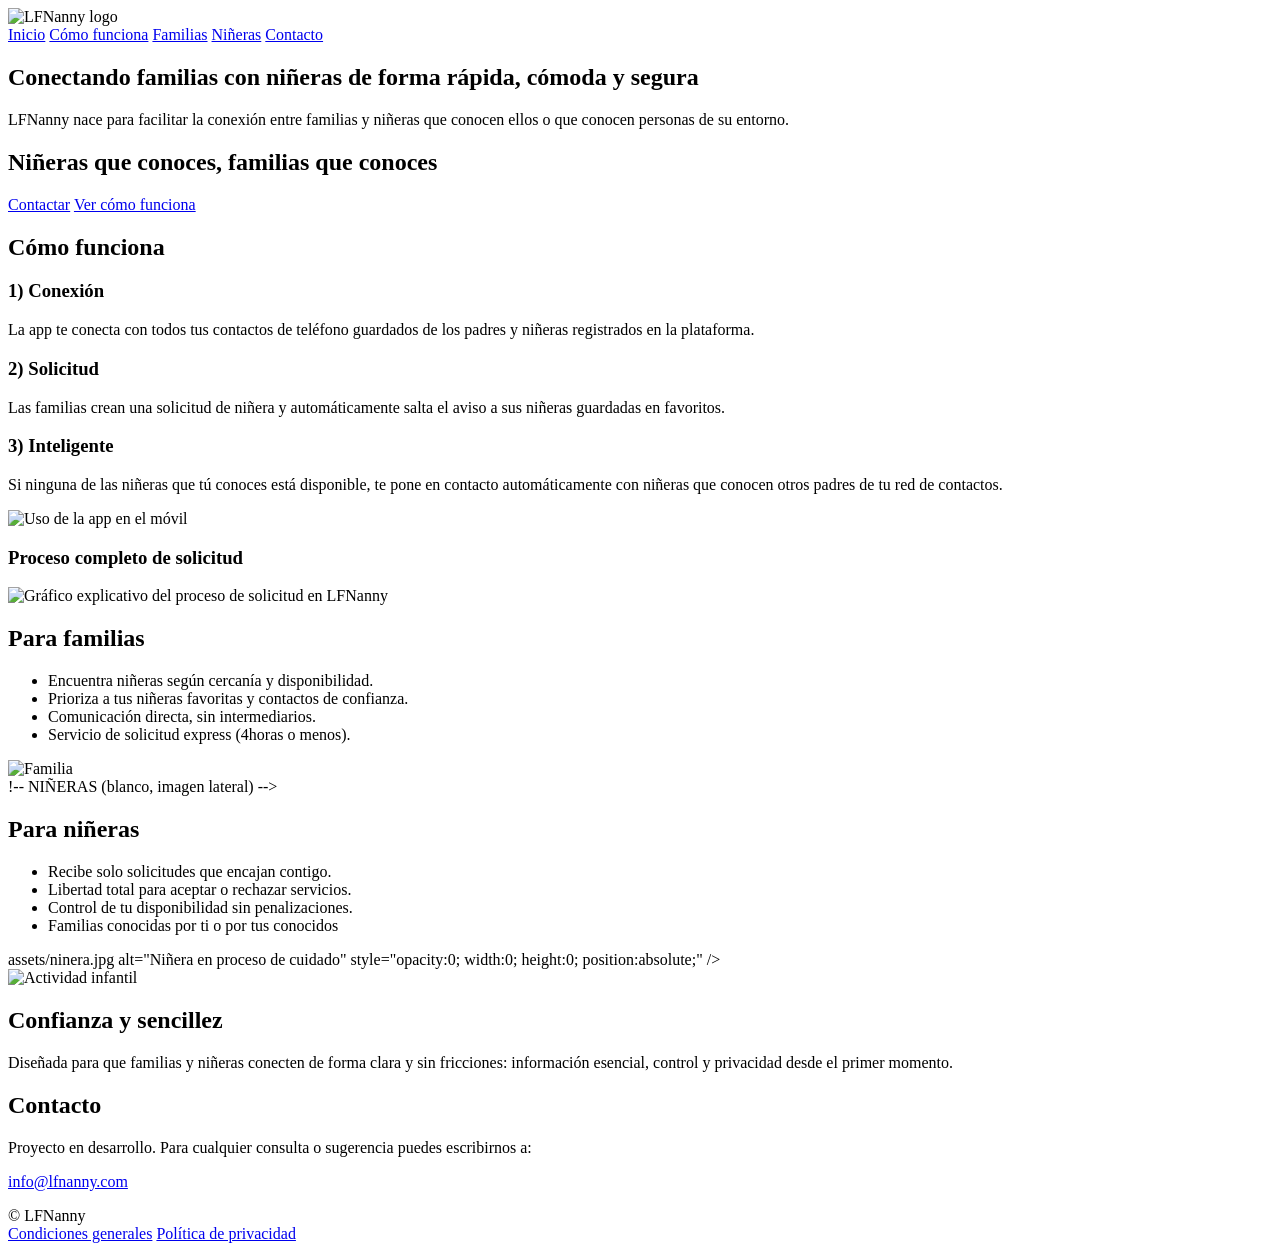
==== web/index.html @ 55df215f "first-commit Co-Authored-By: Claude Sonnet 4.6 <noreply@anthropic.com>" ====
<!DOCTYPE html>
<html lang="es">
<head>
  <!-- Google Tag Manager -->
<script>(function(w,d,s,l,i){w[l]=w[l]||[];w[l].push({'gtm.start':
new Date().getTime(),event:'gtm.js'});var f=d.getElementsByTagName(s)[0],
j=d.createElement(s),dl=l!='dataLayer'?'&l='+l:'';j.async=true;j.src=
'https://www.googletagmanager.com/gtm.js?id='+i+dl;f.parentNode.insertBefore(j,f);
})(window,document,'script','dataLayer','GTM-5TBQX7C6');</script>
<!-- End Google Tag Manager -->
  <meta charset="UTF-8" />
  <meta name="viewport" content="width=device-width, initial-scale=1.0" />
  <title>LFNanny · Conectando familias y niñeras de confianza</title>
  <link rel="stylesheet" href="css/style.css" />
  <link rel="icon" type="image/x-icon" href="favicon.ico" />
  <link rel="icon" type="image/png" sizes="32x32" href="favicon-32x32.png" />
  <link rel="icon" type="image/png" sizes="16x16" href="favicon-16x16.png" />
  <link rel="apple-touch-icon" sizes="180x180" href="apple-touch-icon.png" />
</head>

<body>
<!-- Google Tag Manager (noscript) -->
<noscript><iframe src="https://www.googletagmanager.com/ns.html?id=GTM-5TBQX7C6"
height="0" width="0" style="display:none;visibility:hidden"></iframe></noscript>
<!-- End Google Tag Manager (noscript) -->
  <!-- HEADER / MENU -->
  <header class="header" id="site-header">
    <div class="container header-content">
      <div class="logo">
        <img src="assets/logo.png" alt="LFNanny logo" />
      </div>
      <nav class="nav">
        <a href="#inicio">Inicio</a>
        <a href="#como-funciona">Cómo funciona</a>
        <a href="#familias">Familias</a>
        <a href="#ninieras">Niñeras</a>
        <a href="#contacto">Contacto</a>
      </nav>
    </div>
  </header>

  <!-- HERO con imagen de fondo -->
  <section id="inicio" class="hero hero-image">
    <div class="hero-overlay"></div>
    <div class="container hero-content">
      <h1>Conectando familias con niñeras de forma rápida, cómoda y segura</h1>
      <p>
        LFNanny nace para facilitar la conexión entre familias y niñeras que conocen ellos o que conocen personas de su entorno.
      </p>
      <p>
      </p>  
      <p>
      <h1>Niñeras que conoces, familias que conoces</h1>
      </p>
      <div class="hero-cta">
        <a class="btn-primary" href="#contacto">Contactar</a>
        <a class="btn-secondary" href="#como-funciona">Ver cómo funciona</a>
      </div>
    </div>
  </section>

<!-- CÓMO FUNCIONA (texto + tarjetas + imagen lateral + gráfico inferior) -->
<section id="como-funciona" class="section">
  <div class="container">
    
    <!-- Parte superior: texto + cards + imagen -->
    <div class="split">
      <div class="split-text">
        <h2 class="section-title">Cómo funciona</h2>

        <div class="cards">
          <div class="card">
            <h3>1) Conexión</h3>
            <p>La app te conecta con todos tus contactos de teléfono guardados de los padres y niñeras registrados en la plataforma.</p>
          </div>

          <div class="card">
            <h3>2) Solicitud</h3>
            <p>Las familias crean una solicitud de niñera y automáticamente salta el aviso a sus niñeras guardadas en favoritos.</p>
          </div>

          <div class="card">
            <h3>3) Inteligente</h3>
            <p>Si ninguna de las niñeras que tú conoces está disponible, te pone en contacto automáticamente con niñeras que conocen otros padres de tu red de contactos.</p>
          </div>
        </div>
      </div>

      <div class="split-media">
        <img class="media-image" src="assets/movil.jpg" alt="Uso de la app en el móvil" />
      </div>
    </div>

    <!-- Parte inferior: gráfico del proceso -->
    <div class="process-graphic">
      <h3 class="process-title">Proceso completo de solicitud</h3>
      <img
        src="assets/Grafico_solicitud.png"
        alt="Gráfico explicativo del proceso de solicitud en LFNanny"
        class="process-graphic-image"
      />
    </div>

  </div>
</section>


  <!-- FAMILIAS (alterno, imagen lateral) -->
  <section id="familias" class="section profile parent">
    <div class="container split split-reverse">
      <div class="split-text">
        <h2 class="section-title">Para familias</h2>
        <ul class="bullets">
          <li>Encuentra niñeras según cercanía y disponibilidad.</li>
          <li>Prioriza a tus niñeras favoritas y contactos de confianza.</li>
          <li>Comunicación directa, sin intermediarios.</li>
          <li>Servicio de solicitud express (4horas o menos).</li>
        </ul>
      </div>

      <div class="split-media">
        <img class="media-image" src="assets/familia.jpg" alt="Familia" />
      </div>
    </div>
  </section>


!-- NIÑERAS (blanco, imagen lateral) -->
<section id="ninieras" class="section profile sitter">
  <div class="container split">
    <div class="split-text">
      <h2 class="section-title">Para niñeras</h2>
      <ul class="bullets">
        <li>Recibe solo solicitudes que encajan contigo.</li>
        <li>Libertad total para aceptar o rechazar servicios.</li>
        <li>Control de tu disponibilidad sin penalizaciones.</li>
        <li>Familias conocidas por ti o por tus conocidos</li>
      </ul>
    </div>
    <div class="split-media">
      <!-- Imagen visual para diseño -->
      <div class="media-image" style="background-image: url('assets/ninera.jpg'); --img-scale: 80%;">
        <!-- Imagen oculta para SEO/accesibilidad -->
        assets/ninera.jpg alt="Niñera en proceso de cuidado" style="opacity:0; width:0; height:0; position:absolute;" />
      </div>
    </div>
  </div>
</section>


  <!-- BLOQUE EXTRA (opcional pero queda muy bien) -->
  <section class="section section-alt">
    <div class="container feature-wide">
      <div class="feature-wide-media">
        <img class="media-image" src="assets/Niña_pintada.jpg" alt="Actividad infantil" />
      </div>
      <div class="feature-wide-text">
        <h2 class="section-title">Confianza y sencillez</h2>
        <p>
          Diseñada para que familias y niñeras conecten de forma clara y sin fricciones:
          información esencial, control y privacidad desde el primer momento.
        </p>
      </div>
    </div>
  </section>

  <!-- CONTACTO -->
  <section id="contacto" class="section">
    <div class="container">
      <h2 class="section-title">Contacto</h2>
      <p>
        Proyecto en desarrollo. Para cualquier consulta o sugerencia puedes escribirnos a:
      </p>
      <p class="email">
        <a href="mailto:info@lfnanny.com">info@lfnanny.com</a>
      </p>
    </div>
  </section>

  <!-- FOOTER -->
  <footer class="footer">
    <div class="container footer-content">
      <div>© LFNanny</div>
      <div class="footer-links">
        <a href="legal/condiciones.html">Condiciones generales</a>
        <a href="legal/privacidad.html">Política de privacidad</a>
      </div>
    </div>
  </footer>

  <!-- SCRIPT: logo grande al inicio, pequeño al hacer scroll (sin parpadeos) -->
  <script>
    const header = document.getElementById('site-header');
    const SHRINK_Y = 140;
    const EXPAND_Y = 60;

    window.addEventListener('scroll', () => {
      const y = window.scrollY;

      if (!header.classList.contains('header-small') && y > SHRINK_Y) {
        header.classList.add('header-small');
      }
      if (header.classList.contains('header-small') && y < EXPAND_Y) {
        header.classList.remove('header-small');
      }
    });
  </script>

</body>
</html>
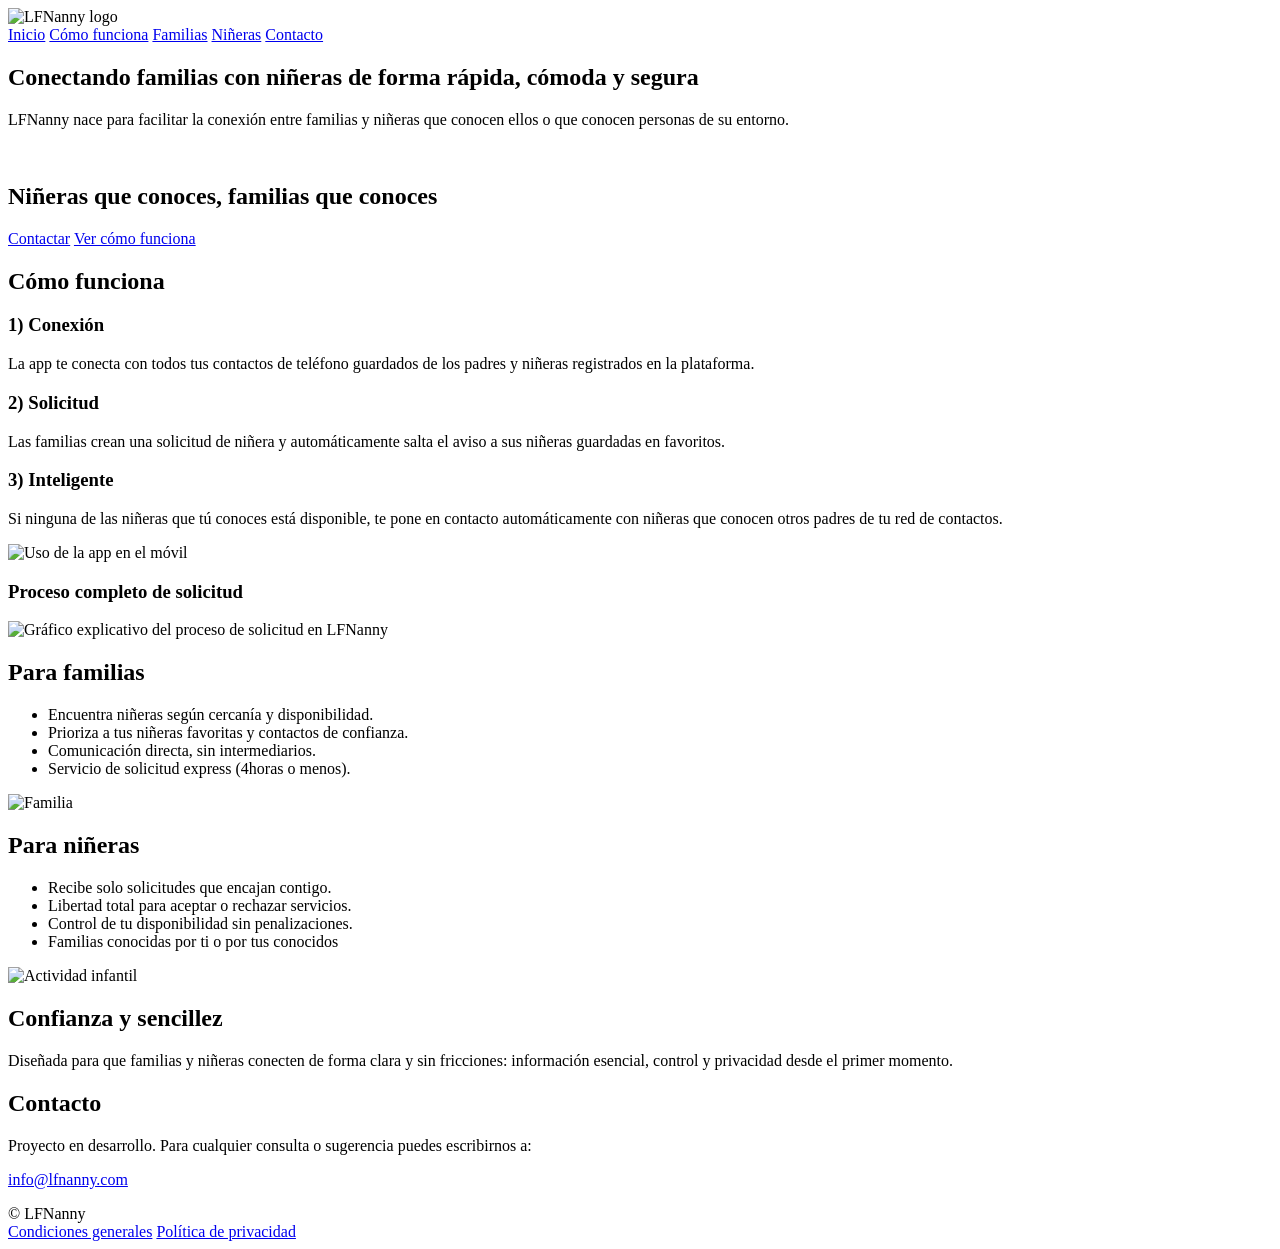
==== commit 3570e23f: "Refactor Google Tag Manager and favicon links Updated Google Tag Manager script and favicon paths." ====
--- a/web/index.html
+++ b/web/index.html
@@ -2,32 +2,37 @@
 <html lang="es">
 <head>
   <!-- Google Tag Manager -->
-<script>(function(w,d,s,l,i){w[l]=w[l]||[];w[l].push({'gtm.start':
-new Date().getTime(),event:'gtm.js'});var f=d.getElementsByTagName(s)[0],
-j=d.createElement(s),dl=l!='dataLayer'?'&l='+l:'';j.async=true;j.src=
-'https://www.googletagmanager.com/gtm.js?id='+i+dl;f.parentNode.insertBefore(j,f);
-})(window,document,'script','dataLayer','GTM-5TBQX7C6');</script>
-<!-- End Google Tag Manager -->
+  <script>(function(w,d,s,l,i){w[l]=w[l]||[];w[l].push({'gtm.start':
+  new Date().getTime(),event:'gtm.js'});var f=d.getElementsByTagName(s)[0],
+  j=d.createElement(s),dl=l!='dataLayer'?'&l='+l:'';j.async=true;j.src=
+  'https://www.googletagmanager.com/gtm.js?id='+i+dl;f.parentNode.insertBefore(j,f);
+  })(window,document,'script','dataLayer','GTM-5TBQX7C6');</script>
+  <!-- End Google Tag Manager -->
+
   <meta charset="UTF-8" />
   <meta name="viewport" content="width=device-width, initial-scale=1.0" />
   <title>LFNanny · Conectando familias y niñeras de confianza</title>
+  
   <link rel="stylesheet" href="css/style.css" />
-  <link rel="icon" type="image/x-icon" href="favicon.ico" />
-  <link rel="icon" type="image/png" sizes="32x32" href="favicon-32x32.png" />
-  <link rel="icon" type="image/png" sizes="16x16" href="favicon-16x16.png" />
-  <link rel="apple-touch-icon" sizes="180x180" href="apple-touch-icon.png" />
+  
+  <!-- Favicons -->
+  <link rel="icon" type="image/x-icon" href="assets/logos/favicon_io/favicon.ico" />
+  <link rel="icon" type="image/png" sizes="32x32" href="assets/logos/favicon_io/favicon-32x32.png" />
+  <link rel="icon" type="image/png" sizes="16x16" href="assets/logos/favicon_io/favicon-16x16.png" />
+  <link rel="apple-touch-icon" sizes="180x180" href="assets/logos/favicon_io/apple-touch-icon.png" />
 </head>
 
 <body>
-<!-- Google Tag Manager (noscript) -->
-<noscript><iframe src="https://www.googletagmanager.com/ns.html?id=GTM-5TBQX7C6"
-height="0" width="0" style="display:none;visibility:hidden"></iframe></noscript>
-<!-- End Google Tag Manager (noscript) -->
+  <!-- Google Tag Manager (noscript) -->
+  <noscript><iframe src="https://www.googletagmanager.com/ns.html?id=GTM-5TBQX7C6"
+  height="0" width="0" style="display:none;visibility:hidden"></iframe></noscript>
+  <!-- End Google Tag Manager (noscript) -->
+
   <!-- HEADER / MENU -->
   <header class="header" id="site-header">
     <div class="container header-content">
       <div class="logo">
-        <img src="assets/logo.png" alt="LFNanny logo" />
+        <img src="assets/logos/logo.png" alt="LFNanny logo" />
       </div>
       <nav class="nav">
         <a href="#inicio">Inicio</a>
@@ -47,11 +52,8 @@
       <p>
         LFNanny nace para facilitar la conexión entre familias y niñeras que conocen ellos o que conocen personas de su entorno.
       </p>
-      <p>
-      </p>  
-      <p>
+      <br />
       <h1>Niñeras que conoces, familias que conoces</h1>
-      </p>
       <div class="hero-cta">
         <a class="btn-primary" href="#contacto">Contactar</a>
         <a class="btn-secondary" href="#como-funciona">Ver cómo funciona</a>
@@ -59,51 +61,50 @@
     </div>
   </section>
 
-<!-- CÓMO FUNCIONA (texto + tarjetas + imagen lateral + gráfico inferior) -->
-<section id="como-funciona" class="section">
-  <div class="container">
-    
-    <!-- Parte superior: texto + cards + imagen -->
-    <div class="split">
-      <div class="split-text">
-        <h2 class="section-title">Cómo funciona</h2>
-
-        <div class="cards">
-          <div class="card">
-            <h3>1) Conexión</h3>
-            <p>La app te conecta con todos tus contactos de teléfono guardados de los padres y niñeras registrados en la plataforma.</p>
-          </div>
-
-          <div class="card">
-            <h3>2) Solicitud</h3>
-            <p>Las familias crean una solicitud de niñera y automáticamente salta el aviso a sus niñeras guardadas en favoritos.</p>
-          </div>
-
-          <div class="card">
-            <h3>3) Inteligente</h3>
-            <p>Si ninguna de las niñeras que tú conoces está disponible, te pone en contacto automáticamente con niñeras que conocen otros padres de tu red de contactos.</p>
+  <!-- CÓMO FUNCIONA (texto + tarjetas + imagen lateral + gráfico inferior) -->
+  <section id="como-funciona" class="section">
+    <div class="container">
+      
+      <!-- Parte superior: texto + cards + imagen -->
+      <div class="split">
+        <div class="split-text">
+          <h2 class="section-title">Cómo funciona</h2>
+
+          <div class="cards">
+            <div class="card">
+              <h3>1) Conexión</h3>
+              <p>La app te conecta con todos tus contactos de teléfono guardados de los padres y niñeras registrados en la plataforma.</p>
+            </div>
+
+            <div class="card">
+              <h3>2) Solicitud</h3>
+              <p>Las familias crean una solicitud de niñera y automáticamente salta el aviso a sus niñeras guardadas en favoritos.</p>
+            </div>
+
+            <div class="card">
+              <h3>3) Inteligente</h3>
+              <p>Si ninguna de las niñeras que tú conoces está disponible, te pone en contacto automáticamente con niñeras que conocen otros padres de tu red de contactos.</p>
+            </div>
           </div>
         </div>
-      </div>
-
-      <div class="split-media">
-        <img class="media-image" src="assets/movil.jpg" alt="Uso de la app en el móvil" />
-      </div>
-    </div>
-
-    <!-- Parte inferior: gráfico del proceso -->
-    <div class="process-graphic">
-      <h3 class="process-title">Proceso completo de solicitud</h3>
-      <img
-        src="assets/Grafico_solicitud.png"
-        alt="Gráfico explicativo del proceso de solicitud en LFNanny"
-        class="process-graphic-image"
-      />
-    </div>
-
-  </div>
-</section>
-
+
+        <div class="split-media">
+          <img class="media-image" src="assets/movil.jpg" alt="Uso de la app en el móvil" />
+        </div>
+      </div>
+
+      <!-- Parte inferior: gráfico del proceso -->
+      <div class="process-graphic">
+        <h3 class="process-title">Proceso completo de solicitud</h3>
+        <img
+          src="assets/Grafico_solicitud.png"
+          alt="Gráfico explicativo del proceso de solicitud en LFNanny"
+          class="process-graphic-image"
+        />
+      </div>
+
+    </div>
+  </section>
 
   <!-- FAMILIAS (alterno, imagen lateral) -->
   <section id="familias" class="section profile parent">
@@ -124,31 +125,29 @@
     </div>
   </section>
 
-
-!-- NIÑERAS (blanco, imagen lateral) -->
-<section id="ninieras" class="section profile sitter">
-  <div class="container split">
-    <div class="split-text">
-      <h2 class="section-title">Para niñeras</h2>
-      <ul class="bullets">
-        <li>Recibe solo solicitudes que encajan contigo.</li>
-        <li>Libertad total para aceptar o rechazar servicios.</li>
-        <li>Control de tu disponibilidad sin penalizaciones.</li>
-        <li>Familias conocidas por ti o por tus conocidos</li>
-      </ul>
-    </div>
-    <div class="split-media">
-      <!-- Imagen visual para diseño -->
-      <div class="media-image" style="background-image: url('assets/ninera.jpg'); --img-scale: 80%;">
-        <!-- Imagen oculta para SEO/accesibilidad -->
-        assets/ninera.jpg alt="Niñera en proceso de cuidado" style="opacity:0; width:0; height:0; position:absolute;" />
-      </div>
-    </div>
-  </div>
-</section>
-
-
-  <!-- BLOQUE EXTRA (opcional pero queda muy bien) -->
+  <!-- NIÑERAS (blanco, imagen lateral) -->
+  <section id="ninieras" class="section profile sitter">
+    <div class="container split">
+      <div class="split-text">
+        <h2 class="section-title">Para niñeras</h2>
+        <ul class="bullets">
+          <li>Recibe solo solicitudes que encajan contigo.</li>
+          <li>Libertad total para aceptar o rechazar servicios.</li>
+          <li>Control de tu disponibilidad sin penalizaciones.</li>
+          <li>Familias conocidas por ti o por tus conocidos</li>
+        </ul>
+      </div>
+      <div class="split-media">
+        <!-- Imagen visual para diseño -->
+        <div class="media-image" style="background-image: url('assets/ninera.jpg'); --img-scale: 80%;">
+          <!-- Imagen oculta para SEO/accesibilidad -->
+          <img src="assets/ninera.jpg" alt="Niñera en proceso de cuidado" style="opacity:0; width:0; height:0; position:absolute;" />
+        </div>
+      </div>
+    </div>
+  </section>
+
+  <!-- BLOQUE EXTRA -->
   <section class="section section-alt">
     <div class="container feature-wide">
       <div class="feature-wide-media">
@@ -188,7 +187,7 @@
     </div>
   </footer>
 
-  <!-- SCRIPT: logo grande al inicio, pequeño al hacer scroll (sin parpadeos) -->
+  <!-- SCRIPT: logo grande al inicio, pequeño al hacer scroll -->
   <script>
     const header = document.getElementById('site-header');
     const SHRINK_Y = 140;
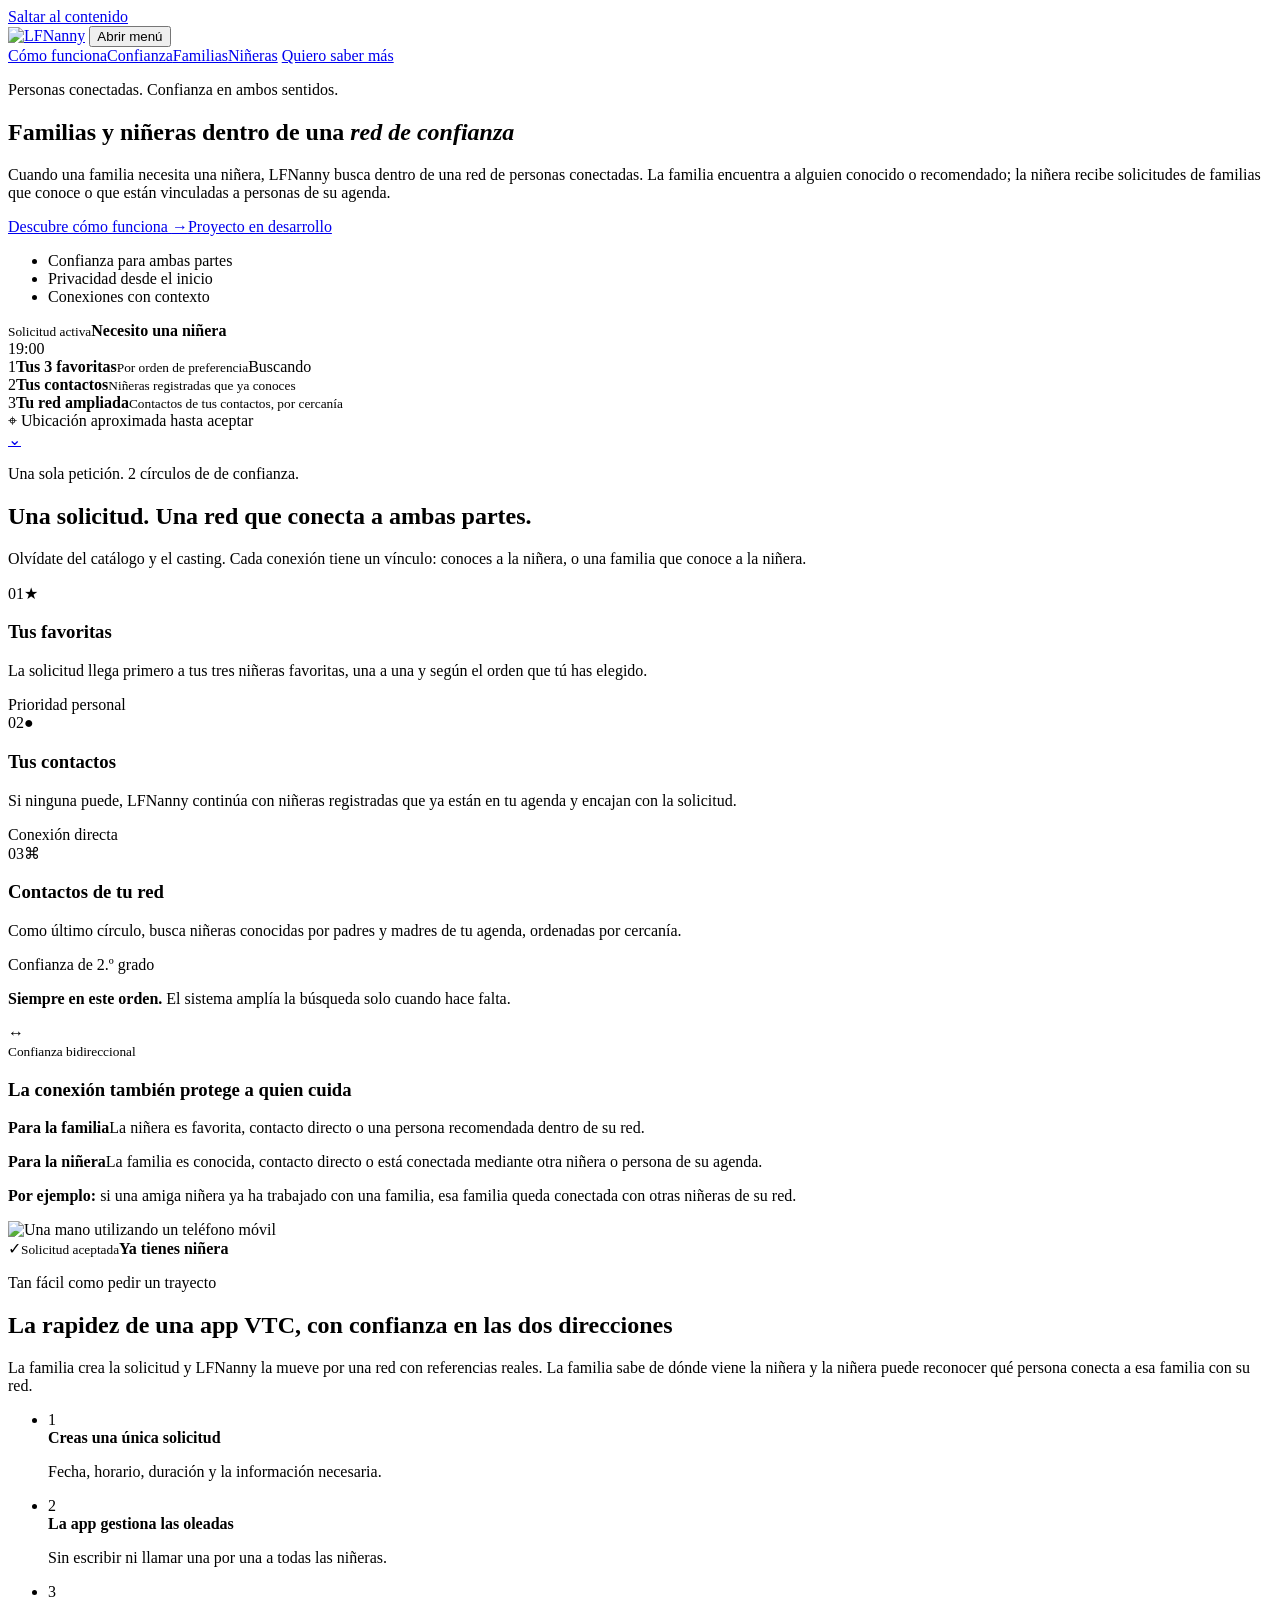
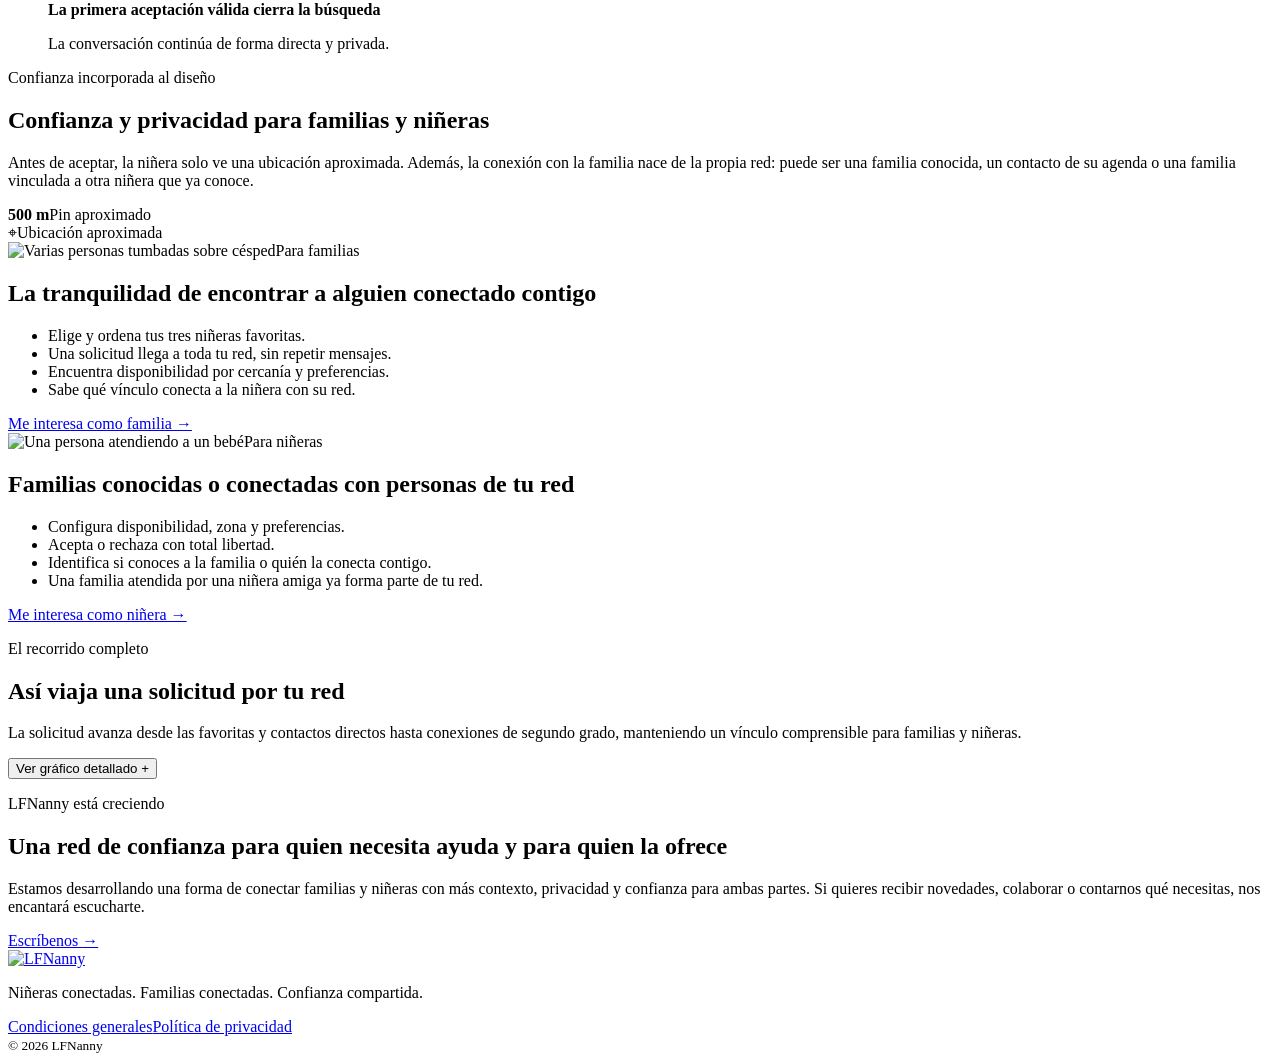
==== commit cc8078e9: "Update index.html" ====
--- a/web/index.html
+++ b/web/index.html
@@ -1,209 +1,121 @@
-<!DOCTYPE html>
+<!doctype html>
 <html lang="es">
 <head>
   <!-- Google Tag Manager -->
-  <script>(function(w,d,s,l,i){w[l]=w[l]||[];w[l].push({'gtm.start':
-  new Date().getTime(),event:'gtm.js'});var f=d.getElementsByTagName(s)[0],
-  j=d.createElement(s),dl=l!='dataLayer'?'&l='+l:'';j.async=true;j.src=
-  'https://www.googletagmanager.com/gtm.js?id='+i+dl;f.parentNode.insertBefore(j,f);
-  })(window,document,'script','dataLayer','GTM-5TBQX7C6');</script>
+  <script>(function(w,d,s,l,i){w[l]=w[l]||[];w[l].push({'gtm.start':new Date().getTime(),event:'gtm.js'});var f=d.getElementsByTagName(s)[0],j=d.createElement(s),dl=l!='dataLayer'?'&l='+l:'';j.async=true;j.src='https://www.googletagmanager.com/gtm.js?id='+i+dl;f.parentNode.insertBefore(j,f);})(window,document,'script','dataLayer','GTM-5TBQX7C6');</script>
   <!-- End Google Tag Manager -->
+  <meta charset="utf-8">
+  <meta name="viewport" content="width=device-width,initial-scale=1">
+  <meta name="theme-color" content="#264653">
+  <meta name="description" content="LFNanny encuentra una niñera dentro de tu red de confianza: favoritas, contactos y contactos de tus contactos.">
+  <title>LFNanny · Tu red de confianza para encontrar niñera</title>
+  <link rel="icon" type="image/png" href="assets/logos/favicon_io/favicon.ico">
+  <link rel="stylesheet" href="css/style.css">
+</head>
+<body>
+  <noscript><iframe src="https://www.googletagmanager.com/ns.html?id=GTM-5TBQX7C6" height="0" width="0" style="display:none;visibility:hidden"></iframe></noscript>
+  <a class="skip-link" href="#contenido">Saltar al contenido</a>
 
-  <meta charset="UTF-8" />
-  <meta name="viewport" content="width=device-width, initial-scale=1.0" />
-  <title>LFNanny · Conectando familias y niñeras de confianza</title>
-  
-  <link rel="stylesheet" href="css/style.css" />
-  
-  <!-- Favicons -->
-  <link rel="icon" type="image/x-icon" href="assets/logos/favicon_io/favicon.ico" />
-  <link rel="icon" type="image/png" sizes="32x32" href="assets/logos/favicon_io/favicon-32x32.png" />
-  <link rel="icon" type="image/png" sizes="16x16" href="assets/logos/favicon_io/favicon-16x16.png" />
-  <link rel="apple-touch-icon" sizes="180x180" href="assets/logos/favicon_io/apple-touch-icon.png" />
-</head>
-
-<body>
-  <!-- Google Tag Manager (noscript) -->
-  <noscript><iframe src="https://www.googletagmanager.com/ns.html?id=GTM-5TBQX7C6"
-  height="0" width="0" style="display:none;visibility:hidden"></iframe></noscript>
-  <!-- End Google Tag Manager (noscript) -->
-
-  <!-- HEADER / MENU -->
-  <header class="header" id="site-header">
-    <div class="container header-content">
-      <div class="logo">
-        <img src="assets/logos/logo.png" alt="LFNanny logo" />
-      </div>
-      <nav class="nav">
-        <a href="#inicio">Inicio</a>
-        <a href="#como-funciona">Cómo funciona</a>
-        <a href="#familias">Familias</a>
-        <a href="#ninieras">Niñeras</a>
-        <a href="#contacto">Contacto</a>
+  <header class="site-header" id="site-header">
+    <div class="container nav-wrap">
+      <a class="brand" href="#inicio" aria-label="LFNanny, volver al inicio"><img src="assets/logos/logo.png" alt="LFNanny"></a>
+      <button class="menu-toggle" type="button" aria-expanded="false" aria-controls="main-nav"><span></span><span></span><span></span><span class="sr-only">Abrir menú</span></button>
+      <nav class="main-nav" id="main-nav" aria-label="Navegación principal">
+        <a href="#como-funciona">Cómo funciona</a><a href="#confianza">Confianza</a><a href="#familias">Familias</a><a href="#ninieras">Niñeras</a>
+        <a class="nav-cta" href="#contacto">Quiero saber más</a>
       </nav>
     </div>
   </header>
 
-  <!-- HERO con imagen de fondo -->
-  <section id="inicio" class="hero hero-image">
-    <div class="hero-overlay"></div>
-    <div class="container hero-content">
-      <h1>Conectando familias con niñeras de forma rápida, cómoda y segura</h1>
-      <p>
-        LFNanny nace para facilitar la conexión entre familias y niñeras que conocen ellos o que conocen personas de su entorno.
-      </p>
-      <br />
-      <h1>Niñeras que conoces, familias que conoces</h1>
-      <div class="hero-cta">
-        <a class="btn-primary" href="#contacto">Contactar</a>
-        <a class="btn-secondary" href="#como-funciona">Ver cómo funciona</a>
-      </div>
-    </div>
-  </section>
-
-  <!-- CÓMO FUNCIONA (texto + tarjetas + imagen lateral + gráfico inferior) -->
-  <section id="como-funciona" class="section">
-    <div class="container">
-      
-      <!-- Parte superior: texto + cards + imagen -->
-      <div class="split">
-        <div class="split-text">
-          <h2 class="section-title">Cómo funciona</h2>
-
-          <div class="cards">
-            <div class="card">
-              <h3>1) Conexión</h3>
-              <p>La app te conecta con todos tus contactos de teléfono guardados de los padres y niñeras registrados en la plataforma.</p>
-            </div>
-
-            <div class="card">
-              <h3>2) Solicitud</h3>
-              <p>Las familias crean una solicitud de niñera y automáticamente salta el aviso a sus niñeras guardadas en favoritos.</p>
-            </div>
-
-            <div class="card">
-              <h3>3) Inteligente</h3>
-              <p>Si ninguna de las niñeras que tú conoces está disponible, te pone en contacto automáticamente con niñeras que conocen otros padres de tu red de contactos.</p>
-            </div>
+  <main id="contenido">
+    <section class="hero" id="inicio">
+      <div class="hero-shade"></div>
+      <div class="container hero-grid">
+        <div class="hero-copy reveal">
+          <p class="eyebrow"><span></span> Personas conectadas. Confianza en ambos sentidos.</p>
+          <h1>Familias y niñeras dentro de una <em>red de confianza</em></h1>
+          <p class="hero-lead">Cuando una familia necesita una niñera, LFNanny busca dentro de una red de personas conectadas. La familia encuentra a alguien conocido o recomendado; la niñera recibe solicitudes de familias que conoce o que están vinculadas a personas de su agenda.</p>
+          <div class="hero-actions"><a class="button button-yellow" href="#como-funciona">Descubre cómo funciona <span aria-hidden="true">→</span></a><a class="text-link" href="#contacto">Proyecto en desarrollo</a></div>
+          <ul class="hero-trust" aria-label="Ventajas principales"><li>Confianza para ambas partes</li><li>Privacidad desde el inicio</li><li>Conexiones con contexto</li></ul>
+        </div>
+        <div class="hero-card reveal" aria-label="Ejemplo del recorrido automático de una solicitud">
+          <div class="request-head"><span class="pulse"></span><div><small>Solicitud activa</small><strong>Necesito una niñera</strong></div><span class="time">19:00</span></div>
+          <div class="route">
+            <div class="route-item active"><span class="route-no">1</span><span><b>Tus 3 favoritas</b><small>Por orden de preferencia</small></span><span class="state">Buscando</span></div>
+            <div class="route-line"></div>
+            <div class="route-item"><span class="route-no">2</span><span><b>Tus contactos</b><small>Niñeras registradas que ya conoces</small></span></div>
+            <div class="route-line"></div>
+            <div class="route-item"><span class="route-no">3</span><span><b>Tu red ampliada</b><small>Contactos de tus contactos, por cercanía</small></span></div>
           </div>
-        </div>
-
-        <div class="split-media">
-          <img class="media-image" src="assets/movil.jpg" alt="Uso de la app en el móvil" />
+          <div class="privacy-pill">⌖ Ubicación aproximada hasta aceptar</div>
         </div>
       </div>
+      <a class="scroll-cue" href="#como-funciona" aria-label="Bajar a cómo funciona">⌄</a>
+    </section>
 
-      <!-- Parte inferior: gráfico del proceso -->
-      <div class="process-graphic">
-        <h3 class="process-title">Proceso completo de solicitud</h3>
-        <img
-          src="assets/Grafico_solicitud.png"
-          alt="Gráfico explicativo del proceso de solicitud en LFNanny"
-          class="process-graphic-image"
-        />
-      </div>
-
-    </div>
-  </section>
-
-  <!-- FAMILIAS (alterno, imagen lateral) -->
-  <section id="familias" class="section profile parent">
-    <div class="container split split-reverse">
-      <div class="split-text">
-        <h2 class="section-title">Para familias</h2>
-        <ul class="bullets">
-          <li>Encuentra niñeras según cercanía y disponibilidad.</li>
-          <li>Prioriza a tus niñeras favoritas y contactos de confianza.</li>
-          <li>Comunicación directa, sin intermediarios.</li>
-          <li>Servicio de solicitud express (4horas o menos).</li>
-        </ul>
-      </div>
-
-      <div class="split-media">
-        <img class="media-image" src="assets/familia.jpg" alt="Familia" />
-      </div>
-    </div>
-  </section>
-
-  <!-- NIÑERAS (blanco, imagen lateral) -->
-  <section id="ninieras" class="section profile sitter">
-    <div class="container split">
-      <div class="split-text">
-        <h2 class="section-title">Para niñeras</h2>
-        <ul class="bullets">
-          <li>Recibe solo solicitudes que encajan contigo.</li>
-          <li>Libertad total para aceptar o rechazar servicios.</li>
-          <li>Control de tu disponibilidad sin penalizaciones.</li>
-          <li>Familias conocidas por ti o por tus conocidos</li>
-        </ul>
-      </div>
-      <div class="split-media">
-        <!-- Imagen visual para diseño -->
-        <div class="media-image" style="background-image: url('assets/ninera.jpg'); --img-scale: 80%;">
-          <!-- Imagen oculta para SEO/accesibilidad -->
-          <img src="assets/ninera.jpg" alt="Niñera en proceso de cuidado" style="opacity:0; width:0; height:0; position:absolute;" />
+    <section class="intro section" id="como-funciona">
+      <div class="container">
+        <div class="section-heading centered reveal"><p class="kicker">Una sola petición. 2 círculos de de confianza.</p><h2>Una solicitud. <span>Una red que conecta a ambas partes.</span></h2>
+          <p>Olvídate del catálogo y el casting. Cada conexión tiene un vínculo: conoces a la niñera, o una familia que conoce a la niñera.</p></div>
+        <div class="steps">
+          <article class="step reveal"><div class="step-top"><span class="step-number">01</span><span class="step-icon star">★</span></div><h3>Tus favoritas</h3><p>La solicitud llega primero a tus tres niñeras favoritas, una a una y según el orden que tú has elegido.</p><div class="mini-label">Prioridad personal</div></article>
+          <article class="step reveal"><div class="step-top"><span class="step-number">02</span><span class="step-icon contact">●</span></div><h3>Tus contactos</h3><p>Si ninguna puede, LFNanny continúa con niñeras registradas que ya están en tu agenda y encajan con la solicitud.</p><div class="mini-label">Conexión directa</div></article>
+          <article class="step reveal"><div class="step-top"><span class="step-number">03</span><span class="step-icon network">⌘</span></div><h3>Contactos de tu red</h3><p>Como último círculo, busca niñeras conocidas por padres y madres de tu agenda, ordenadas por cercanía.</p><div class="mini-label">Confianza de 2.º grado</div></article>
+        </div>
+        <p class="sequence-note reveal"><b>Siempre en este orden.</b> El sistema amplía la búsqueda solo cuando hace falta.</p>
+        <div class="two-way reveal">
+          <div class="two-way-title"><span>↔</span><div><small>Confianza bidireccional</small><h3>La conexión también protege a quien cuida</h3></div></div>
+          <div class="two-way-grid">
+            <p><b>Para la familia</b>La niñera es favorita, contacto directo o una persona recomendada dentro de su red.</p>
+            <p><b>Para la niñera</b>La familia es conocida, contacto directo o está conectada mediante otra niñera o persona de su agenda.</p>
+          </div>
+          <p class="network-example"><b>Por ejemplo:</b> si una amiga niñera ya ha trabajado con una familia, esa familia queda conectada con otras niñeras de su red.</p>
         </div>
       </div>
-    </div>
-  </section>
+    </section>
 
-  <!-- BLOQUE EXTRA -->
-  <section class="section section-alt">
-    <div class="container feature-wide">
-      <div class="feature-wide-media">
-        <img class="media-image" src="assets/Niña_pintada.jpg" alt="Actividad infantil" />
+    <section class="story section">
+      <div class="container story-grid">
+        <div class="story-image reveal"><img src="assets/movil.jpg" alt="Una mano utilizando un teléfono móvil"><div class="floating-card"><span class="check">✓</span><span><small>Solicitud aceptada</small><b>Ya tienes niñera</b></span></div></div>
+        <div class="story-copy reveal"><p class="kicker">Tan fácil como pedir un trayecto</p><h2>La rapidez de una app VTC, con confianza en las dos direcciones</h2><p class="lead">La familia crea la solicitud y LFNanny la mueve por una red con referencias reales. La familia sabe de dónde viene la niñera y la niñera puede reconocer qué persona conecta a esa familia con su red.</p><ul class="feature-list"><li><span>1</span><div><b>Creas una única solicitud</b><p>Fecha, horario, duración y la información necesaria.</p></div></li><li><span>2</span><div><b>La app gestiona las oleadas</b><p>Sin escribir ni llamar una por una a todas las niñeras.</p></div></li><li><span>3</span><div><b>La primera aceptación válida cierra la búsqueda</b><p>La conversación continúa de forma directa y privada.</p></div></li></ul></div>
       </div>
-      <div class="feature-wide-text">
-        <h2 class="section-title">Confianza y sencillez</h2>
-        <p>
-          Diseñada para que familias y niñeras conecten de forma clara y sin fricciones:
-          información esencial, control y privacidad desde el primer momento.
-        </p>
+    </section>
+
+    <section class="trust section" id="confianza">
+      <div class="container trust-grid">
+        <div class="trust-copy reveal"><p class="kicker light">Confianza incorporada al diseño</p><h2>Confianza y privacidad para familias y niñeras</h2>
+          <p>Antes de aceptar, la niñera solo ve una ubicación aproximada. Además, la conexión con la familia nace de la propia red: puede ser una familia conocida, un contacto de su agenda o una familia vinculada a otra niñera que ya conoce.</p><div class="trust-points"><div><b>500 m</b><span>Pin aproximado</span></div></div></div>
+        <div class="trust-visual reveal"><div class="map"><span class="map-line one"></span><span class="map-line two"></span><span class="map-line three"></span><span class="radius"><span class="pin">⌖</span></span><span class="map-tag">Ubicación aproximada</span></div></div>
       </div>
-    </div>
-  </section>
+    </section>
 
-  <!-- CONTACTO -->
-  <section id="contacto" class="section">
-    <div class="container">
-      <h2 class="section-title">Contacto</h2>
-      <p>
-        Proyecto en desarrollo. Para cualquier consulta o sugerencia puedes escribirnos a:
-      </p>
-      <p class="email">
-        <a href="mailto:info@lfnanny.com">info@lfnanny.com</a>
-      </p>
-    </div>
-  </section>
+    <section class="audiences section" aria-label="Ventajas para familias y niñeras">
+      <div class="container audience-grid">
+        <article class="audience parents reveal" id="familias"><div class="audience-photo"><img src="assets/familia.jpg" alt="Varias personas tumbadas sobre césped"><span>Para familias</span></div><div class="audience-content"><h2>La tranquilidad de encontrar a alguien conectado contigo</h2><ul><li>Elige y ordena tus tres niñeras favoritas.</li><li>Una solicitud llega a toda tu red, sin repetir mensajes.</li><li>Encuentra disponibilidad por cercanía y preferencias.</li><li>Sabe qué vínculo conecta a la niñera con su red.</li></ul><a href="#contacto">Me interesa como familia →</a></div></article>
+        <article class="audience sitters reveal" id="ninieras"><div class="audience-photo"><img src="assets/ninera.jpg" alt="Una persona atendiendo a un bebé"><span>Para niñeras</span></div><div class="audience-content"><h2>Familias conocidas o conectadas con personas de tu red</h2><ul><li>Configura disponibilidad, zona y preferencias.</li><li>Acepta o rechaza con total libertad.</li><li>Identifica si conoces a la familia o quién la conecta contigo.</li><li>Una familia atendida por una niñera amiga ya forma parte de tu red.</li></ul><a href="#contacto">Me interesa como niñera →</a></div></article>
+      </div>
+    </section>
 
-  <!-- FOOTER -->
-  <footer class="footer">
-    <div class="container footer-content">
-      <div>© LFNanny</div>
-      <div class="footer-links">
-        <a href="legal/condiciones.html">Condiciones generales</a>
-        <a href="legal/privacidad.html">Política de privacidad</a>
-      </div>
-    </div>
-  </footer>
+    <section class="process section">
+      <div class="container"><div class="section-heading centered reveal"><p class="kicker">El recorrido completo</p><h2>Así viaja una solicitud por tu red</h2><p>La solicitud avanza desde las favoritas y contactos directos hasta conexiones de segundo grado, manteniendo un vínculo comprensible para familias y niñeras.</p></div><button class="process-button" type="button" aria-expanded="false" aria-controls="process-image">Ver gráfico detallado <span>+</span></button><div class="process-image" id="process-image" hidden><img src="assets/Grafico_solicitud.png" alt="Diagrama del proceso de solicitud: favoritas, contactos y contactos de la red"></div></div>
+    </section>
 
-  <!-- SCRIPT: logo grande al inicio, pequeño al hacer scroll -->
+    <section class="final-cta section" id="contacto">
+      <div class="container cta-panel reveal"><div><p class="kicker">LFNanny está creciendo</p><h2>Una red de confianza para quien necesita ayuda y para quien la ofrece</h2><p>Estamos desarrollando una forma de conectar familias y niñeras con más contexto, privacidad y confianza para ambas partes. Si quieres recibir novedades, colaborar o contarnos qué necesitas, nos encantará escucharte.</p></div><a class="button button-yellow" href="mailto:info@lfnanny.com">Escríbenos <span aria-hidden="true">→</span></a></div>
+    </section>
+  </main>
+
+  <footer class="site-footer"><div class="container footer-grid"><a class="brand footer-brand" href="#inicio"><img src="assets/logos/logo.png" alt="LFNanny"></a><p>Niñeras conectadas. Familias conectadas. Confianza compartida.</p><div class="footer-links"><a href="legal/condiciones.html">Condiciones generales</a><a href="legal/privacidad.html">Política de privacidad</a></div><small>© <span id="year"></span> LFNanny</small></div></footer>
+
   <script>
-    const header = document.getElementById('site-header');
-    const SHRINK_Y = 140;
-    const EXPAND_Y = 60;
-
-    window.addEventListener('scroll', () => {
-      const y = window.scrollY;
-
-      if (!header.classList.contains('header-small') && y > SHRINK_Y) {
-        header.classList.add('header-small');
-      }
-      if (header.classList.contains('header-small') && y < EXPAND_Y) {
-        header.classList.remove('header-small');
-      }
-    });
+    const header=document.querySelector('#site-header'),toggle=document.querySelector('.menu-toggle'),nav=document.querySelector('#main-nav');
+    addEventListener('scroll',()=>header.classList.toggle('scrolled',scrollY>24),{passive:true});
+    toggle.addEventListener('click',()=>{const open=toggle.getAttribute('aria-expanded')==='true';toggle.setAttribute('aria-expanded',String(!open));nav.classList.toggle('open');});
+    nav.querySelectorAll('a').forEach(a=>a.addEventListener('click',()=>{nav.classList.remove('open');toggle.setAttribute('aria-expanded','false')}));
+    const pbtn=document.querySelector('.process-button'),pimg=document.querySelector('#process-image');
+    pbtn.addEventListener('click',()=>{const open=pbtn.getAttribute('aria-expanded')==='true';pbtn.setAttribute('aria-expanded',String(!open));pimg.hidden=open;pbtn.querySelector('span').textContent=open?'+':'−';});
+    const io=new IntersectionObserver(es=>es.forEach(e=>{if(e.isIntersecting){e.target.classList.add('visible');io.unobserve(e.target)}}),{threshold:.12});document.querySelectorAll('.reveal').forEach(el=>io.observe(el));
+    document.querySelector('#year').textContent=new Date().getFullYear();
   </script>
-
 </body>
 </html>
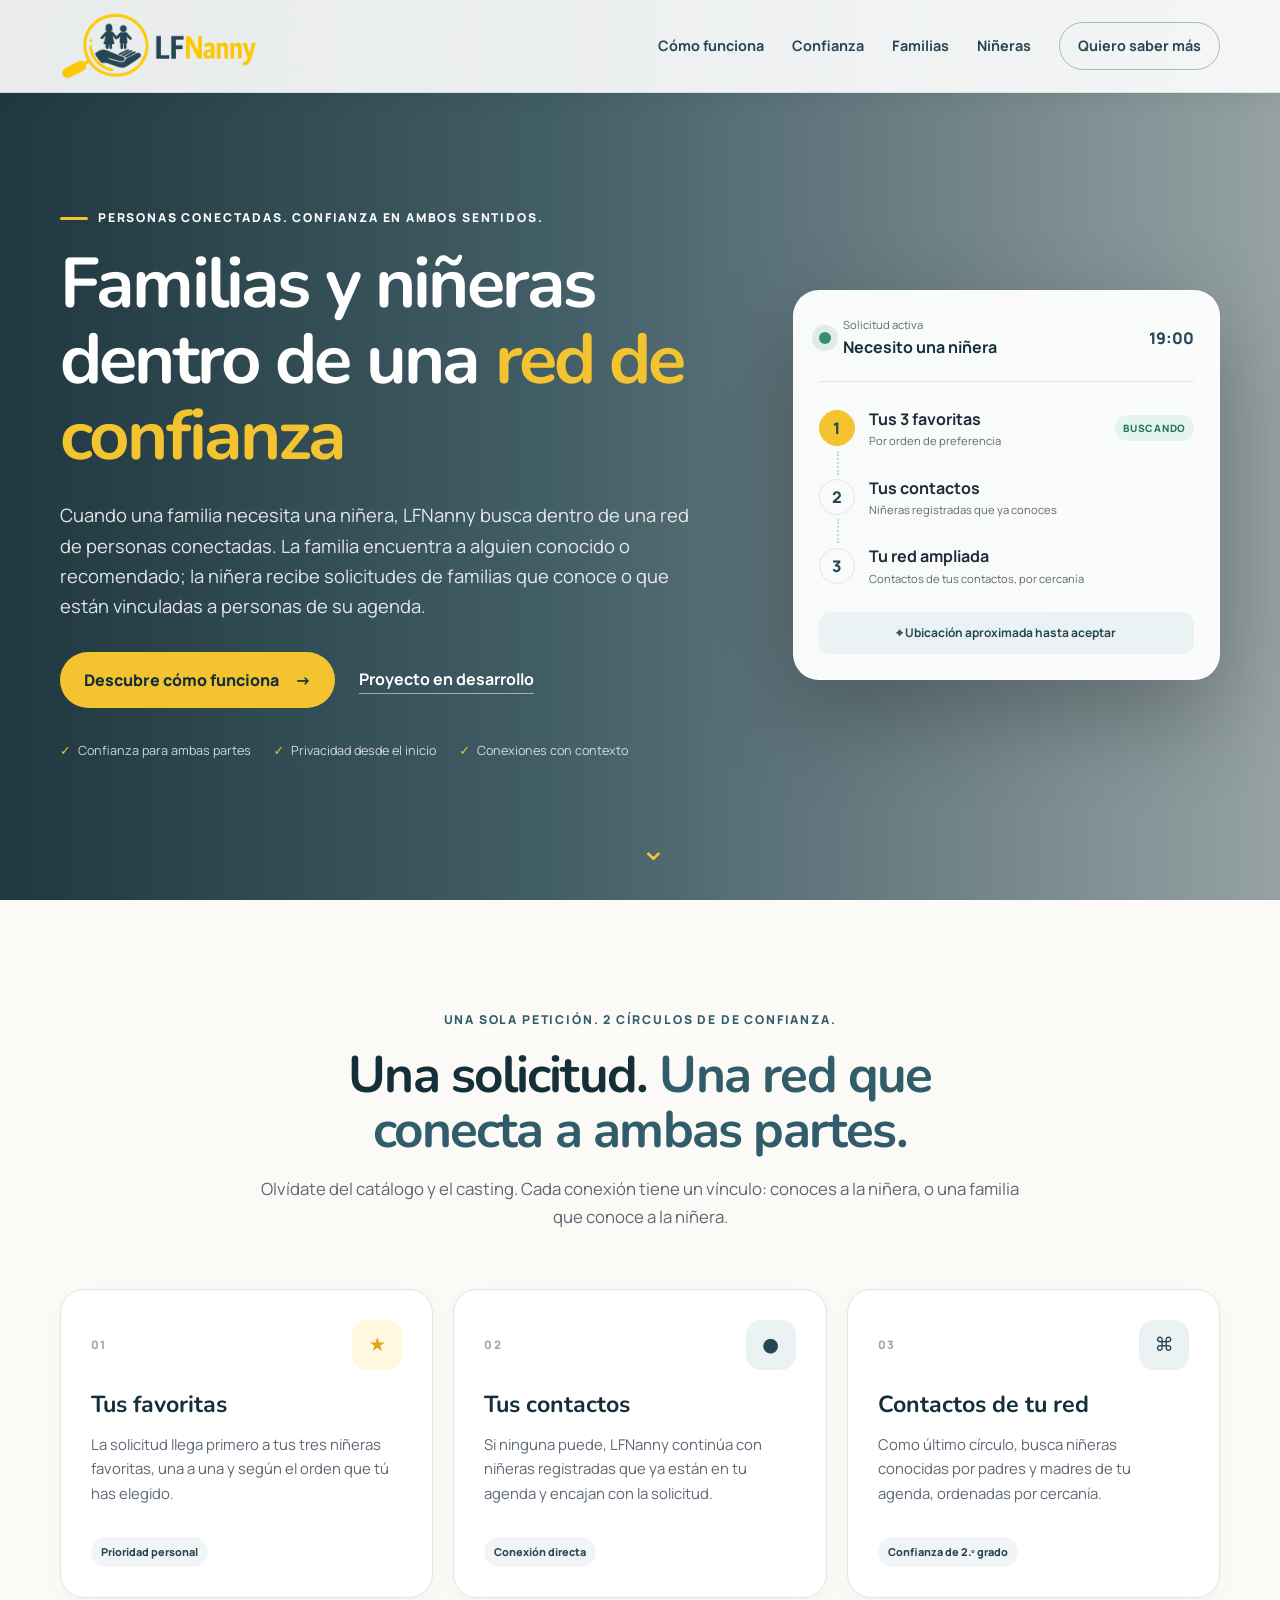
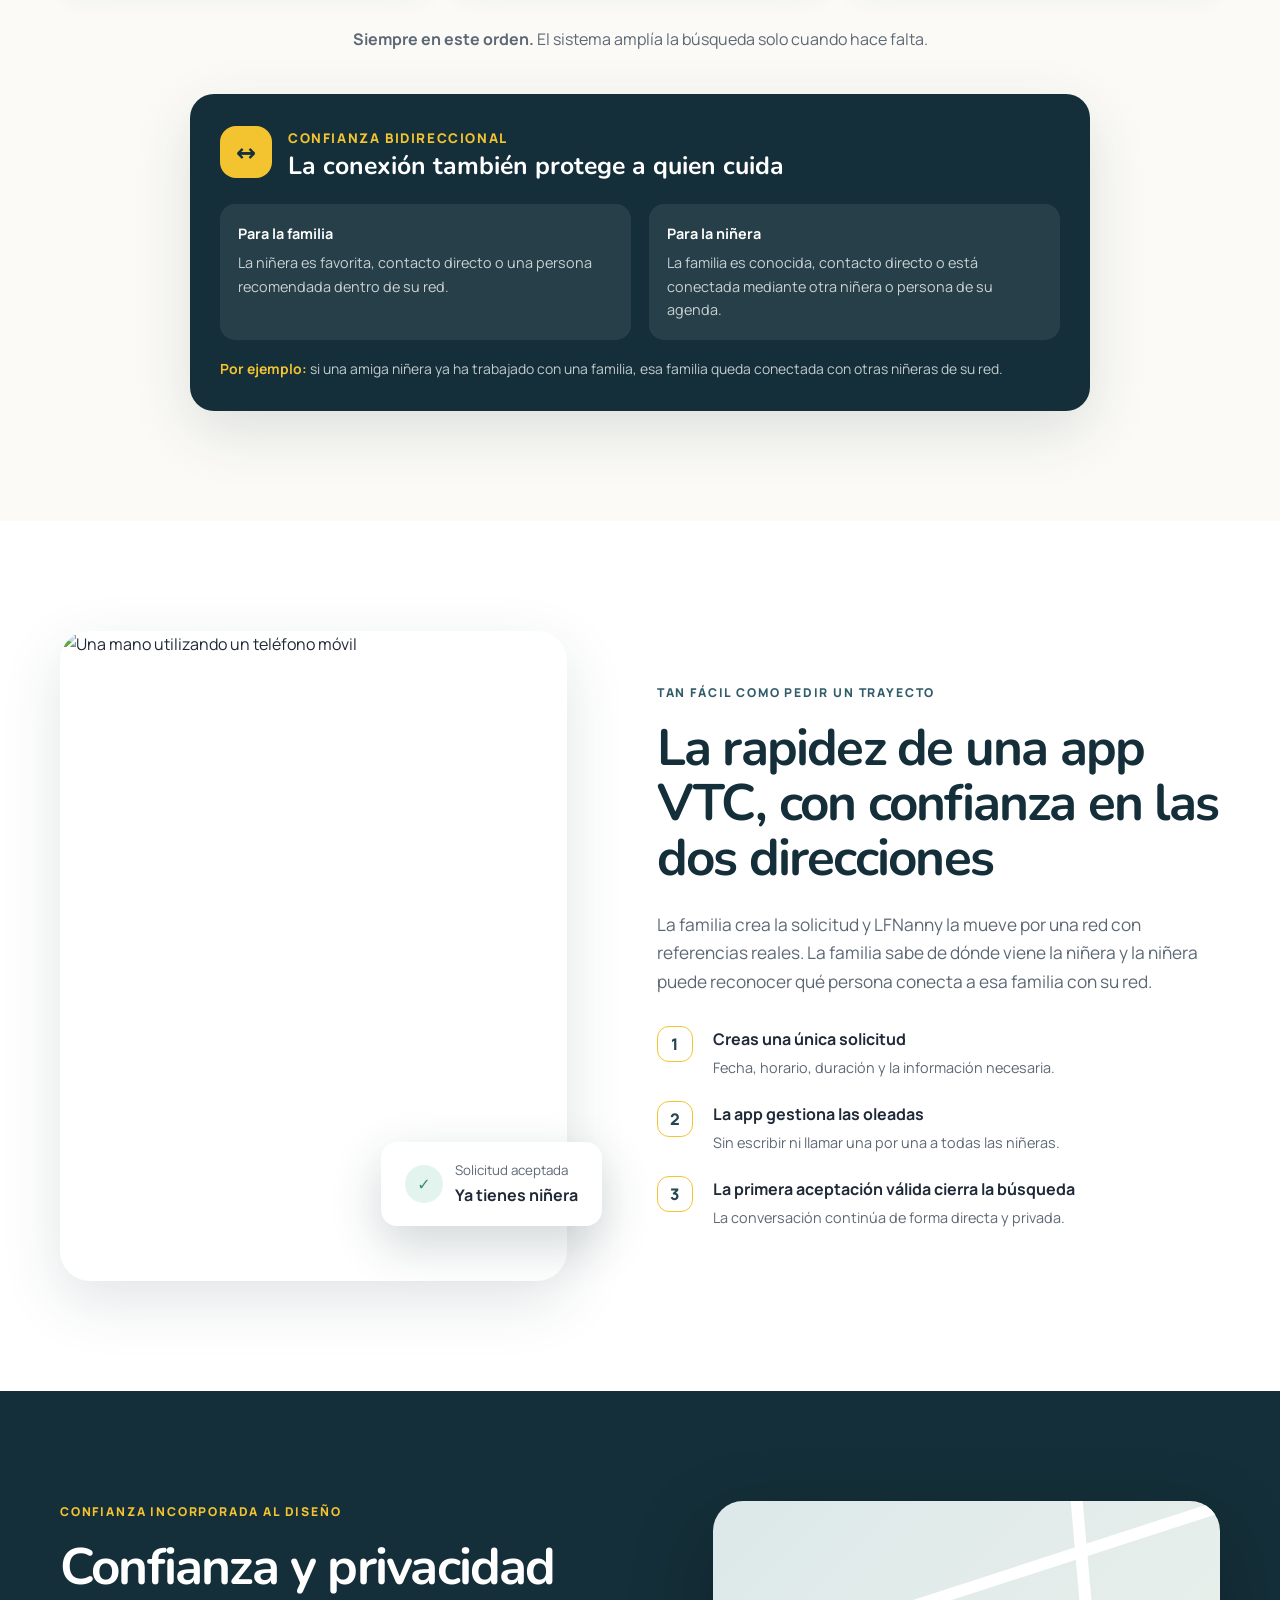
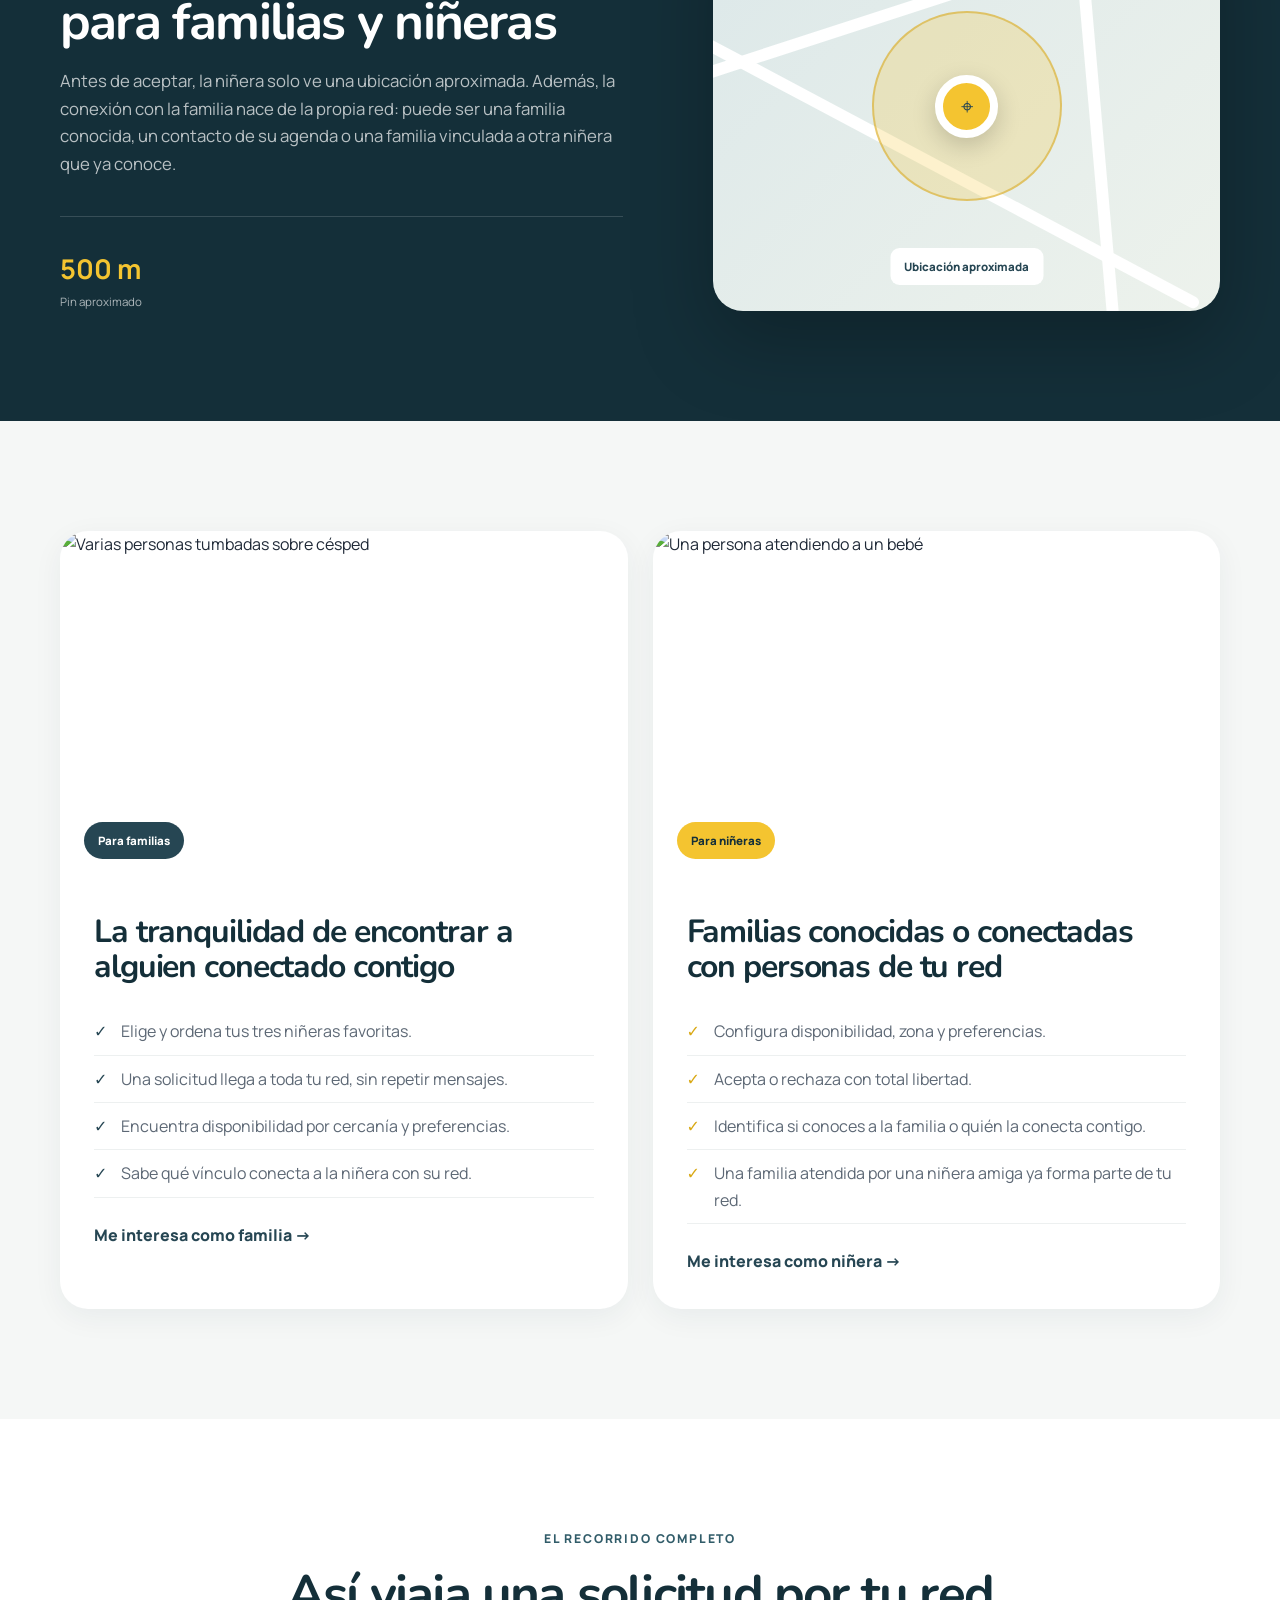
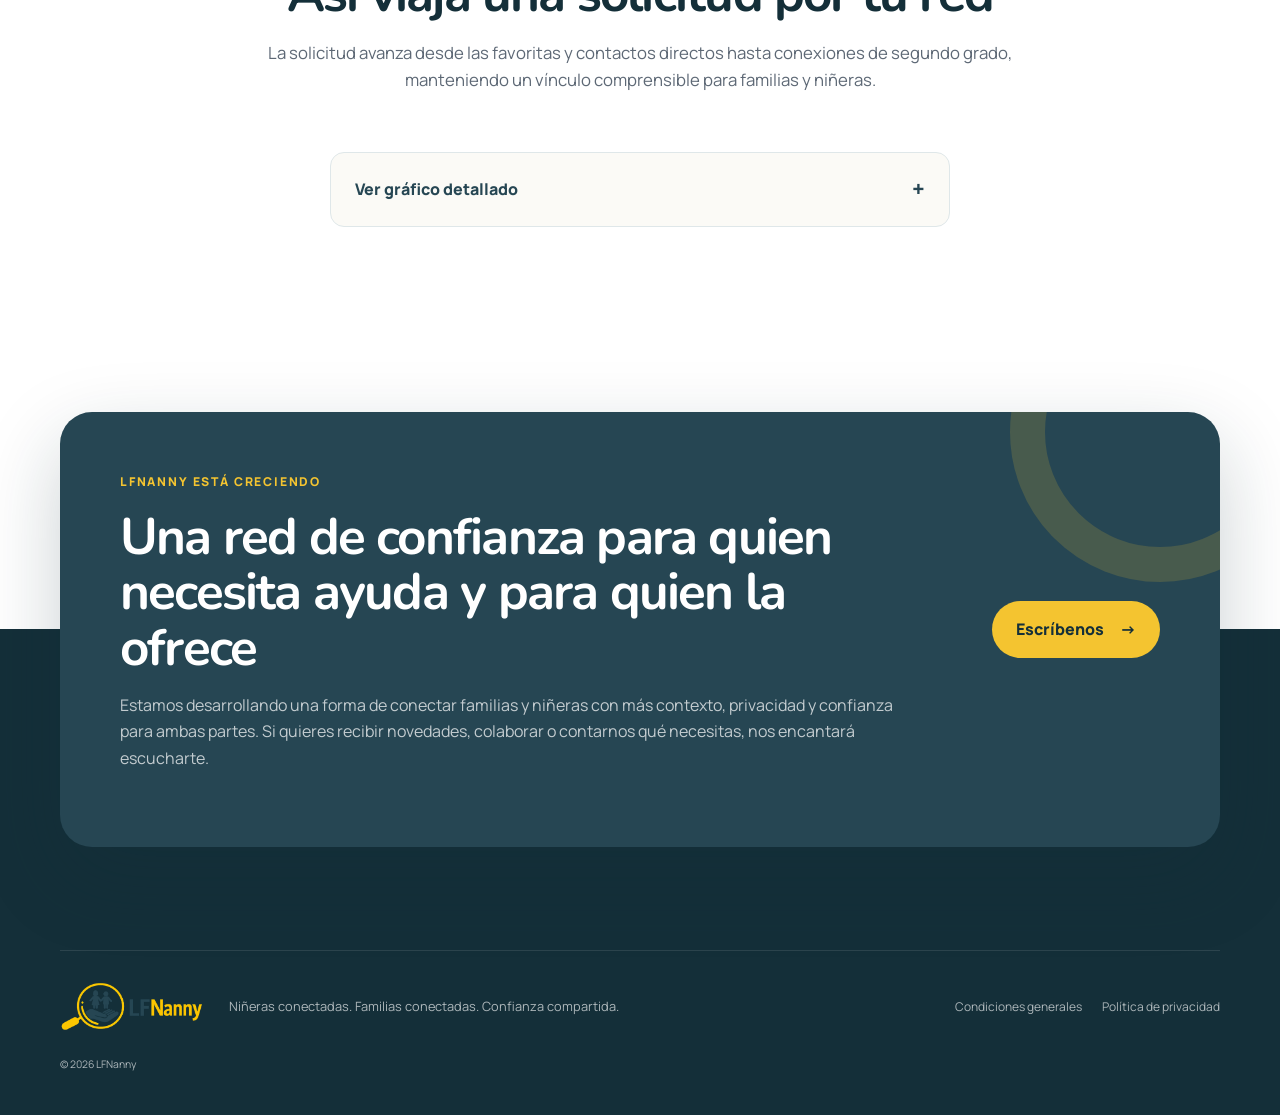
==== commit a6023c22: "Fix logo and favicon paths in index.html" ====
--- a/web/index.html
+++ b/web/index.html
@@ -9,7 +9,7 @@
   <meta name="theme-color" content="#264653">
   <meta name="description" content="LFNanny encuentra una niñera dentro de tu red de confianza: favoritas, contactos y contactos de tus contactos.">
   <title>LFNanny · Tu red de confianza para encontrar niñera</title>
-  <link rel="icon" type="image/png" href="assets/logos/favicon_io/favicon.ico">
+  <link rel="icon" type="image/png" href="assets/Logos/favicon_io/favicon.ico">
   <link rel="stylesheet" href="css/style.css">
 </head>
 <body>
@@ -18,7 +18,7 @@
 
   <header class="site-header" id="site-header">
     <div class="container nav-wrap">
-      <a class="brand" href="#inicio" aria-label="LFNanny, volver al inicio"><img src="assets/logos/logo.png" alt="LFNanny"></a>
+      <a class="brand" href="#inicio" aria-label="LFNanny, volver al inicio"><img src="assets/Logos/logo.png" alt="LFNanny"></a>
       <button class="menu-toggle" type="button" aria-expanded="false" aria-controls="main-nav"><span></span><span></span><span></span><span class="sr-only">Abrir menú</span></button>
       <nav class="main-nav" id="main-nav" aria-label="Navegación principal">
         <a href="#como-funciona">Cómo funciona</a><a href="#confianza">Confianza</a><a href="#familias">Familias</a><a href="#ninieras">Niñeras</a>
@@ -105,7 +105,7 @@
     </section>
   </main>
 
-  <footer class="site-footer"><div class="container footer-grid"><a class="brand footer-brand" href="#inicio"><img src="assets/logos/logo.png" alt="LFNanny"></a><p>Niñeras conectadas. Familias conectadas. Confianza compartida.</p><div class="footer-links"><a href="legal/condiciones.html">Condiciones generales</a><a href="legal/privacidad.html">Política de privacidad</a></div><small>© <span id="year"></span> LFNanny</small></div></footer>
+  <footer class="site-footer"><div class="container footer-grid"><a class="brand footer-brand" href="#inicio"><img src="assets/Logos/logo.png" alt="LFNanny"></a><p>Niñeras conectadas. Familias conectadas. Confianza compartida.</p><div class="footer-links"><a href="legal/condiciones.html">Condiciones generales</a><a href="legal/privacidad.html">Política de privacidad</a></div><small>© <span id="year"></span> LFNanny</small></div></footer>
 
   <script>
     const header=document.querySelector('#site-header'),toggle=document.querySelector('.menu-toggle'),nav=document.querySelector('#main-nav');
--- a/web/css/style.css
+++ b/web/css/style.css
@@ -0,0 +1,250 @@
+@import url("https://fonts.googleapis.com/css2?family=Manrope:wght@400;500;600;700;800&family=Nunito:wght@700;800;900&display=swap");
+
+:root {
+  --blue: #264653;
+  --blue-dark: #142f39;
+  --blue-mid: #315c69;
+  --blue-light: #eaf2f4;
+  --yellow: #f4c430;
+  --yellow-dark: #d9a813;
+  --yellow-light: #fff8de;
+  --ink: #1f2937;
+  --muted: #5d6875;
+  --cream: #fbfaf6;
+  --white: #ffffff;
+  --line: #dfe7e9;
+  --green: #3a8d73;
+  --shadow: 0 20px 60px rgba(25, 53, 64, 0.13);
+  --radius: 24px;
+}
+
+* { box-sizing: border-box; }
+html { scroll-behavior: smooth; scroll-padding-top: 90px; }
+body { margin: 0; color: var(--ink); font-family: Manrope, system-ui, -apple-system, sans-serif; line-height: 1.65; background: var(--cream); -webkit-font-smoothing: antialiased; }
+img { display: block; max-width: 100%; }
+a { color: inherit; text-decoration: none; }
+button { font: inherit; }
+h1, h2, h3 { margin: 0; color: var(--blue-dark); font-family: Nunito, Manrope, sans-serif; line-height: 1.08; }
+.container { width: min(1160px, calc(100% - 40px)); margin-inline: auto; }
+.section { padding: 110px 0; }
+.sr-only, .skip-link { position: absolute; width: 1px; height: 1px; padding: 0; margin: -1px; overflow: hidden; clip: rect(0, 0, 0, 0); white-space: nowrap; border: 0; }
+.skip-link:focus { width: auto; height: auto; margin: 10px; padding: 10px 16px; overflow: visible; clip: auto; z-index: 9999; background: var(--white); border-radius: 8px; }
+.reveal { opacity: 0; transform: translateY(22px); transition: opacity 0.7s ease, transform 0.7s ease; }
+.reveal.visible { opacity: 1; transform: none; }
+
+/* Cabecera: una única definición, clara desde el inicio */
+.site-header { position: fixed; inset: 0 0 auto; z-index: 1000; background: rgba(255, 255, 255, 0.90); border-bottom: 1px solid rgba(38, 70, 83, 0.10); box-shadow: 0 4px 20px rgba(20, 47, 57, 0.08); backdrop-filter: blur(14px); -webkit-backdrop-filter: blur(14px); transition: background 0.25s, border-color 0.25s, box-shadow 0.25s; }
+.site-header.scrolled { background: rgba(255, 255, 255, 0.97); border-bottom-color: rgba(38, 70, 83, 0.14); box-shadow: 0 6px 28px rgba(18, 42, 50, 0.12); }
+.nav-wrap { display: flex; align-items: center; justify-content: space-between; height: 92px; transition: height 0.25s; }
+.scrolled .nav-wrap { height: 72px; }
+.brand img { width: 200px; height: auto; }
+.main-nav { display: flex; align-items: center; gap: 28px; color: var(--blue); font-size: 0.9rem; font-weight: 700; }
+.main-nav > a:not(.nav-cta) { position: relative; }
+.main-nav > a:not(.nav-cta)::after { content: ""; position: absolute; right: 100%; bottom: -5px; left: 0; height: 2px; background: var(--yellow); transition: right 0.2s; }
+.main-nav > a:hover::after { right: 0; }
+.nav-cta { padding: 11px 18px; color: var(--blue); border: 1px solid rgba(38, 70, 83, 0.35); border-radius: 999px; }
+.nav-cta:hover { color: var(--blue-dark); background: var(--yellow); border-color: var(--yellow); }
+.menu-toggle { display: none; padding: 8px; color: var(--blue); background: none; border: 0; }
+.menu-toggle > span:not(.sr-only) { display: block; width: 25px; height: 2px; margin: 5px; background: currentColor; }
+
+/* Portada */
+.hero { position: relative; display: grid; align-items: center; min-height: 780px; height: 100vh; max-height: 980px; overflow: hidden; color: var(--white); background: url("../assets/madre_con_hijo_sombra.jpg") center 46% / cover no-repeat; }
+.hero-shade { position: absolute; inset: 0; background: linear-gradient(90deg, rgba(15, 41, 50, 0.93) 0%, rgba(25, 59, 70, 0.82) 43%, rgba(20, 48, 57, 0.44) 100%); }
+.hero-grid { position: relative; display: grid; grid-template-columns: 1.1fr 0.72fr; gap: 80px; align-items: center; padding-top: 70px; }
+.hero-copy { max-width: 690px; }
+.eyebrow, .kicker { margin: 0 0 18px; color: var(--blue-mid); font-size: 0.76rem; font-weight: 800; letter-spacing: 0.15em; text-transform: uppercase; }
+.eyebrow { display: flex; align-items: center; gap: 10px; color: var(--white); }
+.eyebrow span { width: 28px; height: 3px; background: var(--yellow); border-radius: 3px; }
+h1 { color: var(--white); font-size: clamp(3.1rem, 5.5vw, 5.15rem); letter-spacing: -0.04em; }
+h1 em { color: var(--yellow); font-style: normal; }
+.hero-lead { max-width: 650px; margin: 26px 0 30px; color: rgba(255, 255, 255, 0.86); font-size: 1.15rem; }
+.hero-actions { display: flex; align-items: center; gap: 24px; }
+.button { display: inline-flex; align-items: center; justify-content: center; gap: 16px; padding: 15px 24px; font-weight: 800; border-radius: 999px; transition: transform 0.2s, box-shadow 0.2s; }
+.button:hover { transform: translateY(-2px); box-shadow: 0 12px 30px rgba(0, 0, 0, 0.16); }
+.button-yellow { color: var(--blue-dark); background: var(--yellow); }
+.button-yellow:hover { background: #ffd340; }
+.text-link { font-weight: 700; border-bottom: 1px solid rgba(255, 255, 255, 0.5); }
+.hero-trust { display: flex; gap: 23px; padding: 0; margin: 33px 0 0; color: rgba(255, 255, 255, 0.78); font-size: 0.79rem; list-style: none; }
+.hero-trust li::before { content: "✓"; margin-right: 7px; color: var(--yellow); font-weight: 900; }
+.hero-card { padding: 25px; color: var(--ink); background: rgba(255, 255, 255, 0.96); border: 1px solid rgba(255, 255, 255, 0.6); border-radius: 26px; box-shadow: 0 35px 90px rgba(0, 0, 0, 0.26); backdrop-filter: blur(10px); }
+.request-head { display: flex; align-items: center; gap: 12px; padding-bottom: 20px; border-bottom: 1px solid var(--line); }
+.pulse { width: 12px; height: 12px; background: var(--green); border-radius: 50%; box-shadow: 0 0 0 7px rgba(58, 141, 115, 0.13); }
+.request-head div, .route-item > span:nth-child(2) { display: grid; }
+.request-head small, .route-item small { color: var(--muted); font-size: 0.7rem; }
+.request-head strong { color: var(--blue-dark); }
+.time { margin-left: auto; color: var(--blue); font-weight: 800; }
+.route { padding: 24px 0; }
+.route-item { display: grid; grid-template-columns: 38px 1fr auto; align-items: center; gap: 12px; }
+.route-no { display: grid; place-items: center; width: 36px; height: 36px; color: var(--blue); font-weight: 900; border: 1px solid var(--line); border-radius: 50%; }
+.route-item.active .route-no { background: var(--yellow); border-color: var(--yellow); }
+.state { padding: 5px 8px; color: #267559; font-size: 0.63rem; font-weight: 800; letter-spacing: 0.07em; text-transform: uppercase; background: #e5f4ef; border-radius: 999px; }
+.route-line { height: 24px; margin-left: 18px; border-left: 2px dotted #cbd8dc; }
+.privacy-pill { padding: 11px; color: var(--blue); font-size: 0.75rem; font-weight: 700; text-align: center; background: var(--blue-light); border-radius: 12px; }
+.scroll-cue { position: absolute; bottom: 25px; left: 50%; color: var(--yellow); font-size: 2rem; animation: bob 1.7s infinite; }
+@keyframes bob { 50% { transform: translateY(8px); } }
+
+/* Contenido general */
+.section-heading { max-width: 760px; }
+.section-heading.centered { margin: 0 auto 58px; text-align: center; }
+.section-heading h2, .story-copy h2, .trust-copy h2, .audience-content h2, .cta-panel h2 { font-size: clamp(2.25rem, 4vw, 3.65rem); letter-spacing: -0.035em; }
+.section-heading h2 span { color: var(--blue-mid); }
+.section-heading > p:last-child { color: var(--muted); font-size: 1.05rem; }
+.steps { display: grid; grid-template-columns: repeat(3, 1fr); gap: 20px; }
+.step { padding: 30px; background: var(--white); border: 1px solid var(--line); border-radius: var(--radius); box-shadow: 0 6px 20px rgba(38, 70, 83, 0.04); transition: transform 0.25s, box-shadow 0.25s, border-color 0.25s; }
+.step:hover { transform: translateY(-6px); border-color: transparent; box-shadow: var(--shadow); }
+.step-top { display: flex; align-items: center; justify-content: space-between; }
+.step-number { color: #9aa8ad; font-size: 0.72rem; font-weight: 900; letter-spacing: 0.13em; }
+.step-icon { display: grid; place-items: center; width: 50px; height: 50px; color: var(--blue); font-size: 1.2rem; background: var(--blue-light); border-radius: 15px; }
+.step-icon.star { color: var(--yellow-dark); background: var(--yellow-light); }
+.step h3 { margin: 22px 0 10px; font-size: 1.45rem; }
+.step p { min-height: 90px; color: var(--muted); font-size: 0.93rem; }
+.mini-label { display: inline-block; padding: 6px 10px; color: var(--blue); font-size: 0.68rem; font-weight: 800; background: #f2f5f5; border-radius: 999px; }
+.sequence-note { margin: 28px 0 0; color: var(--muted); text-align: center; }
+
+/* Confianza bidireccional */
+.two-way { max-width: 900px; margin: 42px auto 0; padding: 30px; color: var(--white); background: var(--blue-dark); border-radius: 24px; box-shadow: var(--shadow); }
+.two-way-title { display: flex; align-items: center; gap: 16px; }
+.two-way-title > span { display: grid; place-items: center; width: 52px; height: 52px; color: var(--blue-dark); font-size: 1.5rem; font-weight: 900; background: var(--yellow); border-radius: 16px; }
+.two-way-title small { color: var(--yellow); font-weight: 800; letter-spacing: 0.12em; text-transform: uppercase; }
+.two-way-title h3 { margin-top: 3px; color: var(--white); font-size: 1.55rem; }
+.two-way-grid { display: grid; grid-template-columns: 1fr 1fr; gap: 18px; margin-top: 24px; }
+.two-way-grid p { margin: 0; padding: 18px; color: rgba(255, 255, 255, 0.76); font-size: 0.9rem; background: rgba(255, 255, 255, 0.08); border-radius: 15px; }
+.two-way-grid b { display: block; margin-bottom: 5px; color: var(--white); }
+.network-example { margin: 18px 0 0; color: rgba(255, 255, 255, 0.75); font-size: 0.87rem; }
+.network-example b { color: var(--yellow); }
+
+/* Bloque historia */
+.story { background: var(--white); }
+.story-grid { display: grid; grid-template-columns: 0.9fr 1fr; gap: 90px; align-items: center; }
+.story-image { position: relative; }
+.story-image > img { width: 100%; height: 650px; object-fit: cover; border-radius: 30px; box-shadow: var(--shadow); }
+.floating-card { position: absolute; right: -35px; bottom: 55px; display: flex; align-items: center; gap: 12px; padding: 18px 24px; background: var(--white); border-radius: 16px; box-shadow: 0 18px 50px rgba(20, 48, 57, 0.2); }
+.floating-card span:last-child { display: grid; }
+.floating-card small { color: var(--muted); }
+.check { display: grid; place-items: center; width: 38px; height: 38px; color: var(--green); font-weight: 900; background: #e2f4ed; border-radius: 50%; }
+.story-copy .lead { margin: 24px 0 30px; color: var(--muted); font-size: 1.08rem; }
+.feature-list { display: grid; gap: 22px; padding: 0; margin: 0; list-style: none; }
+.feature-list li { display: grid; grid-template-columns: 40px 1fr; gap: 16px; }
+.feature-list li > span { display: grid; place-items: center; width: 36px; height: 36px; color: var(--blue); font-weight: 900; border: 1px solid var(--yellow); border-radius: 12px; }
+.feature-list p { margin: 3px 0 0; color: var(--muted); font-size: 0.9rem; }
+
+/* Privacidad */
+.trust { overflow: hidden; color: var(--white); background: var(--blue-dark); }
+.trust-grid { display: grid; grid-template-columns: 1fr 0.9fr; gap: 90px; align-items: center; }
+.kicker.light { color: var(--yellow); }
+.trust-copy h2 { color: var(--white); }
+.trust-copy > p:not(.kicker) { max-width: 600px; color: rgba(255, 255, 255, 0.7); font-size: 1.05rem; }
+.trust-points { display: flex; padding-top: 30px; margin-top: 38px; border-top: 1px solid rgba(255, 255, 255, 0.15); }
+.trust-points div { display: grid; padding-right: 36px; margin-right: 36px; border-right: 1px solid rgba(255, 255, 255, 0.15); }
+.trust-points div:last-child { border: 0; }
+.trust-points b { color: var(--yellow); font-size: 1.7rem; }
+.trust-points span { color: rgba(255, 255, 255, 0.65); font-size: 0.72rem; }
+.map { position: relative; height: 410px; overflow: hidden; background: linear-gradient(135deg, #dce8e9, #edf2ec); border-radius: 30px; box-shadow: 0 30px 80px rgba(0, 0, 0, 0.25); }
+.map-line { position: absolute; height: 12px; background: var(--white); border-radius: 999px; transform: rotate(-18deg); }
+.map-line.one { top: 20%; left: -15%; width: 130%; }
+.map-line.two { top: 65%; left: -8%; width: 110%; transform: rotate(28deg); }
+.map-line.three { top: 45%; left: 25%; width: 100%; transform: rotate(85deg); }
+.radius { position: absolute; top: 50%; left: 50%; display: grid; place-items: center; width: 190px; height: 190px; background: rgba(244, 196, 48, 0.24); border: 2px solid rgba(214, 166, 28, 0.55); border-radius: 50%; transform: translate(-50%, -50%); }
+.pin { display: grid; place-items: center; width: 63px; height: 63px; color: var(--blue); font-size: 1.4rem; background: var(--yellow); border: 8px solid var(--white); border-radius: 50%; box-shadow: 0 8px 25px rgba(0, 0, 0, 0.18); }
+.map-tag { position: absolute; bottom: 26px; left: 50%; padding: 9px 14px; color: var(--blue); font-size: 0.72rem; font-weight: 800; white-space: nowrap; background: var(--white); border-radius: 9px; transform: translateX(-50%); }
+
+/* Familias y niñeras */
+.audiences { background: #f5f7f6; }
+.audience-grid { display: grid; grid-template-columns: 1fr 1fr; gap: 25px; }
+.audience { overflow: hidden; background: var(--white); border-radius: 28px; box-shadow: 0 8px 30px rgba(24, 51, 61, 0.06); }
+.audience-photo { position: relative; height: 350px; overflow: hidden; }
+.audience-photo img { width: 100%; height: 100%; object-fit: cover; transition: transform 0.5s; }
+.audience:hover .audience-photo img { transform: scale(1.03); }
+.parents .audience-photo img { object-position: center 46%; }
+.sitters .audience-photo img { object-position: center 34%; }
+.audience-photo span { position: absolute; bottom: 22px; left: 24px; padding: 9px 14px; color: var(--white); font-size: 0.72rem; font-weight: 900; background: var(--blue); border-radius: 999px; }
+.sitters .audience-photo span { color: var(--blue-dark); background: var(--yellow); }
+.audience-content { padding: 34px; }
+.audience-content h2 { font-size: 2rem; }
+.audience-content ul { padding: 0; margin: 24px 0; list-style: none; }
+.audience-content li { position: relative; padding: 10px 0 10px 27px; color: var(--muted); border-bottom: 1px solid #edf0f0; }
+.audience-content li::before { content: "✓"; position: absolute; left: 0; color: var(--blue); font-weight: 900; }
+.sitters .audience-content li::before { color: var(--yellow-dark); }
+.audience-content a { color: var(--blue); font-weight: 900; }
+
+/* Gráfico del proceso */
+.process { background: var(--white); }
+.process-button { display: flex; align-items: center; justify-content: space-between; width: min(620px, 100%); padding: 18px 24px; margin: auto; color: var(--blue); font-weight: 800; cursor: pointer; background: var(--cream); border: 1px solid var(--line); border-radius: 14px; }
+.process-button span { font-size: 1.4rem; }
+.process-image { max-width: 1100px; margin: 30px auto 0; }
+.process-image img { border-radius: 18px; box-shadow: var(--shadow); }
+
+/* Llamada final */
+.final-cta { padding: 75px 0; background: linear-gradient(var(--white) 50%, var(--blue-dark) 50%); }
+.cta-panel { position: relative; display: grid; grid-template-columns: 1fr auto; gap: 60px; align-items: center; padding: 60px; overflow: hidden; color: var(--white); background: var(--blue); border-radius: 32px; box-shadow: 0 30px 80px rgba(16, 45, 55, 0.22); }
+.cta-panel::after { content: ""; position: absolute; top: -130px; right: -90px; width: 230px; height: 230px; border: 35px solid rgba(244, 196, 48, 0.16); border-radius: 50%; }
+.cta-panel .kicker { color: var(--yellow); }
+.cta-panel h2 { max-width: 760px; color: var(--white); }
+.cta-panel p:last-child { max-width: 780px; color: rgba(255, 255, 255, 0.72); }
+.cta-panel .button { position: relative; z-index: 1; white-space: nowrap; }
+
+/* Pie */
+.site-footer { padding: 28px 0 42px; color: rgba(255, 255, 255, 0.65); background: var(--blue-dark); }
+.footer-grid { display: grid; grid-template-columns: auto 1fr auto; gap: 24px; align-items: center; padding-top: 30px; border-top: 1px solid rgba(255, 255, 255, 0.1); }
+.footer-brand img { width: 145px; }
+.footer-grid p { font-size: 0.8rem; }
+.footer-links { display: flex; gap: 20px; font-size: 0.75rem; }
+.footer-links a:hover { color: var(--yellow); }
+.footer-grid small { grid-column: 1 / -1; font-size: 0.65rem; }
+
+@media (max-width: 980px) {
+  .main-nav { gap: 16px; }
+  .hero { height: auto; max-height: none; }
+  .hero-grid { grid-template-columns: 1fr; gap: 35px; padding: 130px 0 70px; }
+  .hero-copy { max-width: 780px; }
+  .hero-card { max-width: 610px; }
+  .steps { grid-template-columns: 1fr; }
+  .step p { min-height: 0; }
+  .story-grid, .trust-grid { gap: 50px; }
+  .audience-grid { grid-template-columns: 1fr; }
+  .cta-panel { grid-template-columns: 1fr; }
+  .footer-grid { grid-template-columns: 1fr; }
+  .footer-links { flex-wrap: wrap; }
+}
+
+@media (max-width: 760px) {
+  .container { width: min(100% - 28px, 1160px); }
+  .section { padding: 78px 0; }
+  .nav-wrap, .scrolled .nav-wrap { height: 72px; }
+  .brand img { width: 165px; }
+  .menu-toggle { display: block; }
+  .main-nav { position: absolute; top: 66px; right: 14px; left: 14px; display: none; flex-direction: column; align-items: stretch; gap: 0; padding: 10px; color: var(--blue); background: var(--white); border-radius: 16px; box-shadow: var(--shadow); }
+  .main-nav.open { display: flex; }
+  .main-nav a { padding: 12px; }
+  .main-nav .nav-cta { margin-top: 5px; text-align: center; background: var(--yellow); border: 0; }
+  .hero { min-height: 0; background-position: 62% center; }
+  .hero-shade { background: rgba(18, 47, 57, 0.85); }
+  .hero-grid { padding: 130px 0 70px; }
+  h1 { font-size: 2.85rem; }
+  .hero-actions { flex-direction: column; align-items: flex-start; gap: 16px; }
+  .hero-trust { flex-wrap: wrap; gap: 8px 18px; }
+  .hero-card { padding: 18px; }
+  .route-item { grid-template-columns: 36px 1fr; }
+  .route-item .state, .scroll-cue { display: none; }
+  .two-way { padding: 23px; }
+  .two-way-grid { grid-template-columns: 1fr; }
+  .two-way-title { align-items: flex-start; }
+  .two-way-title h3 { font-size: 1.3rem; }
+  .story-grid, .trust-grid { grid-template-columns: 1fr; }
+  .story-image > img { height: 480px; }
+  .floating-card { right: 10px; bottom: 20px; }
+  .trust-points { justify-content: space-between; }
+  .trust-points div { padding-right: 10px; margin-right: 10px; }
+  .map { height: 340px; }
+  .audience-photo { height: 270px; }
+  .audience-content { padding: 26px; }
+  .cta-panel { gap: 30px; padding: 35px 25px; }
+  .section-heading h2, .story-copy h2, .trust-copy h2, .cta-panel h2 { font-size: 2.35rem; }
+  .footer-links { flex-direction: column; gap: 5px; }
+}
+
+@media (prefers-reduced-motion: reduce) {
+  html { scroll-behavior: auto; }
+  *, *::before, *::after { animation: none !important; transition: none !important; }
+  .reveal { opacity: 1; transform: none; }
+}
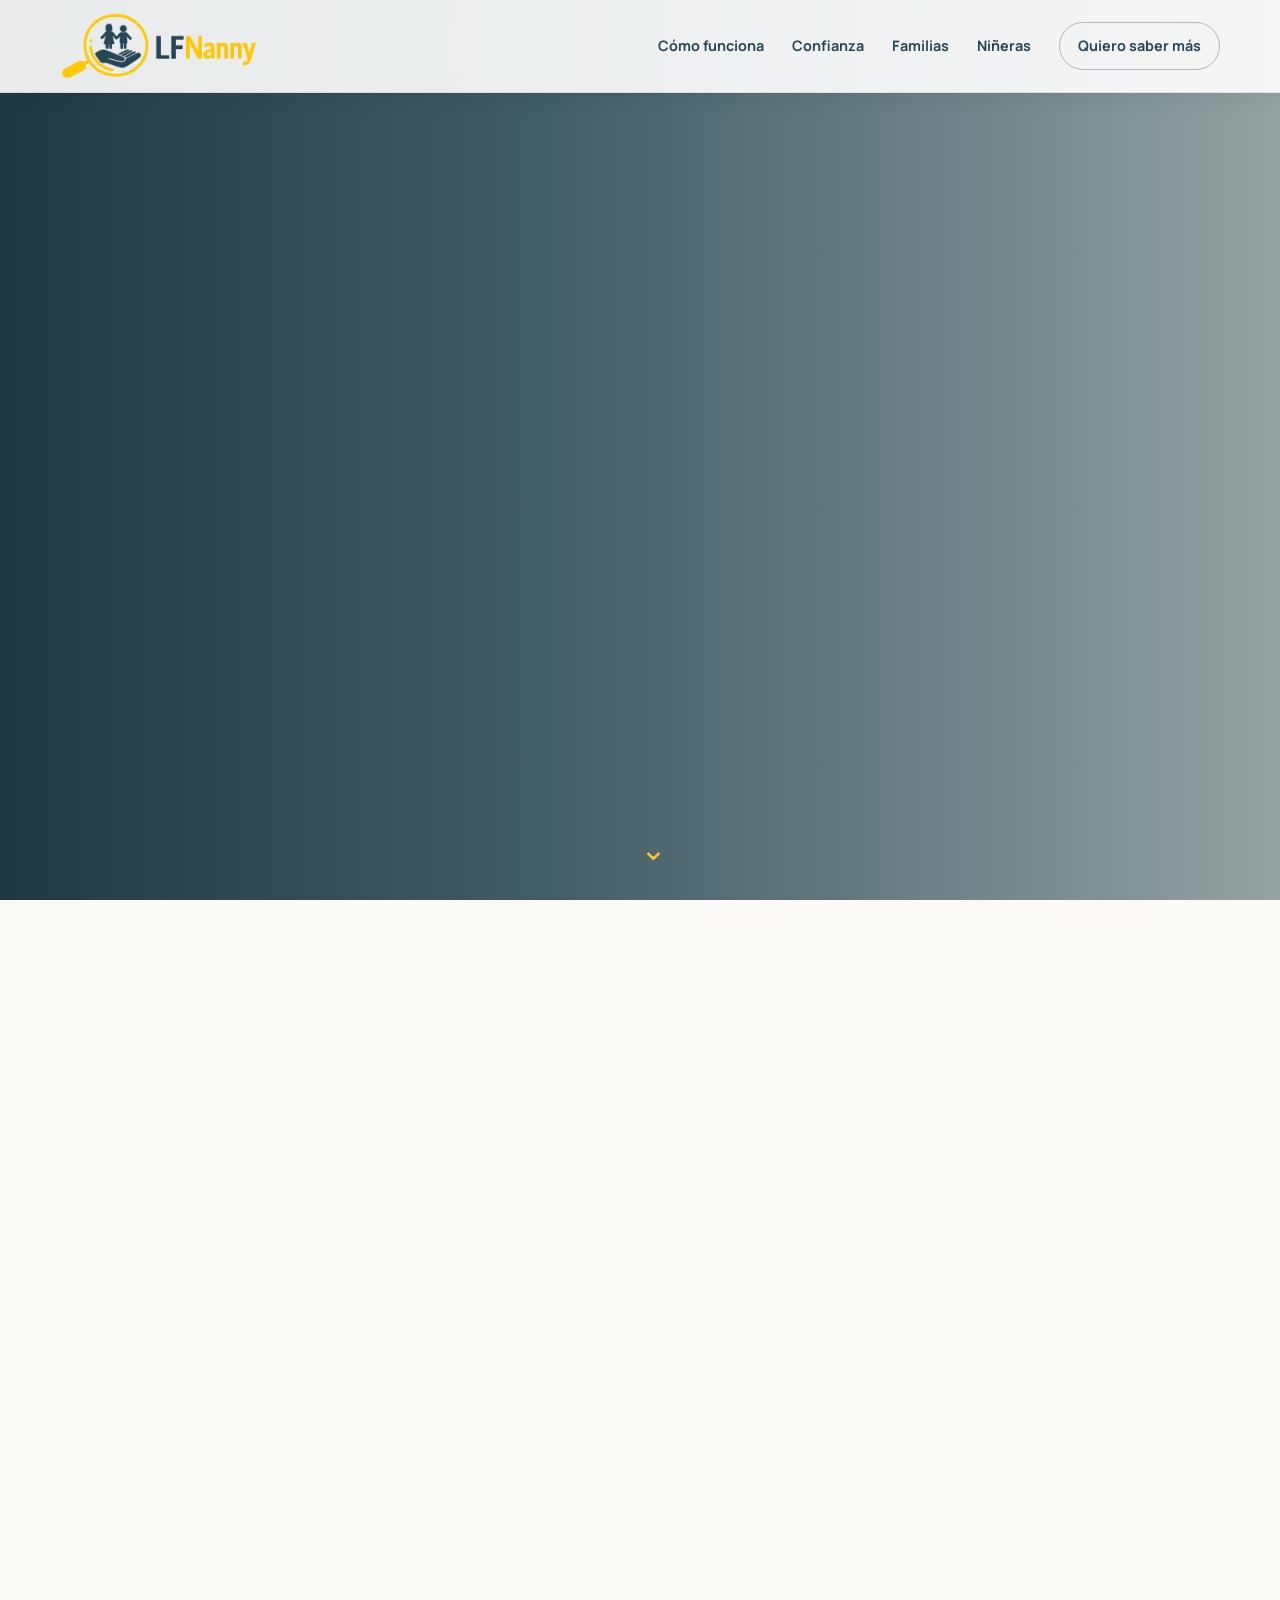
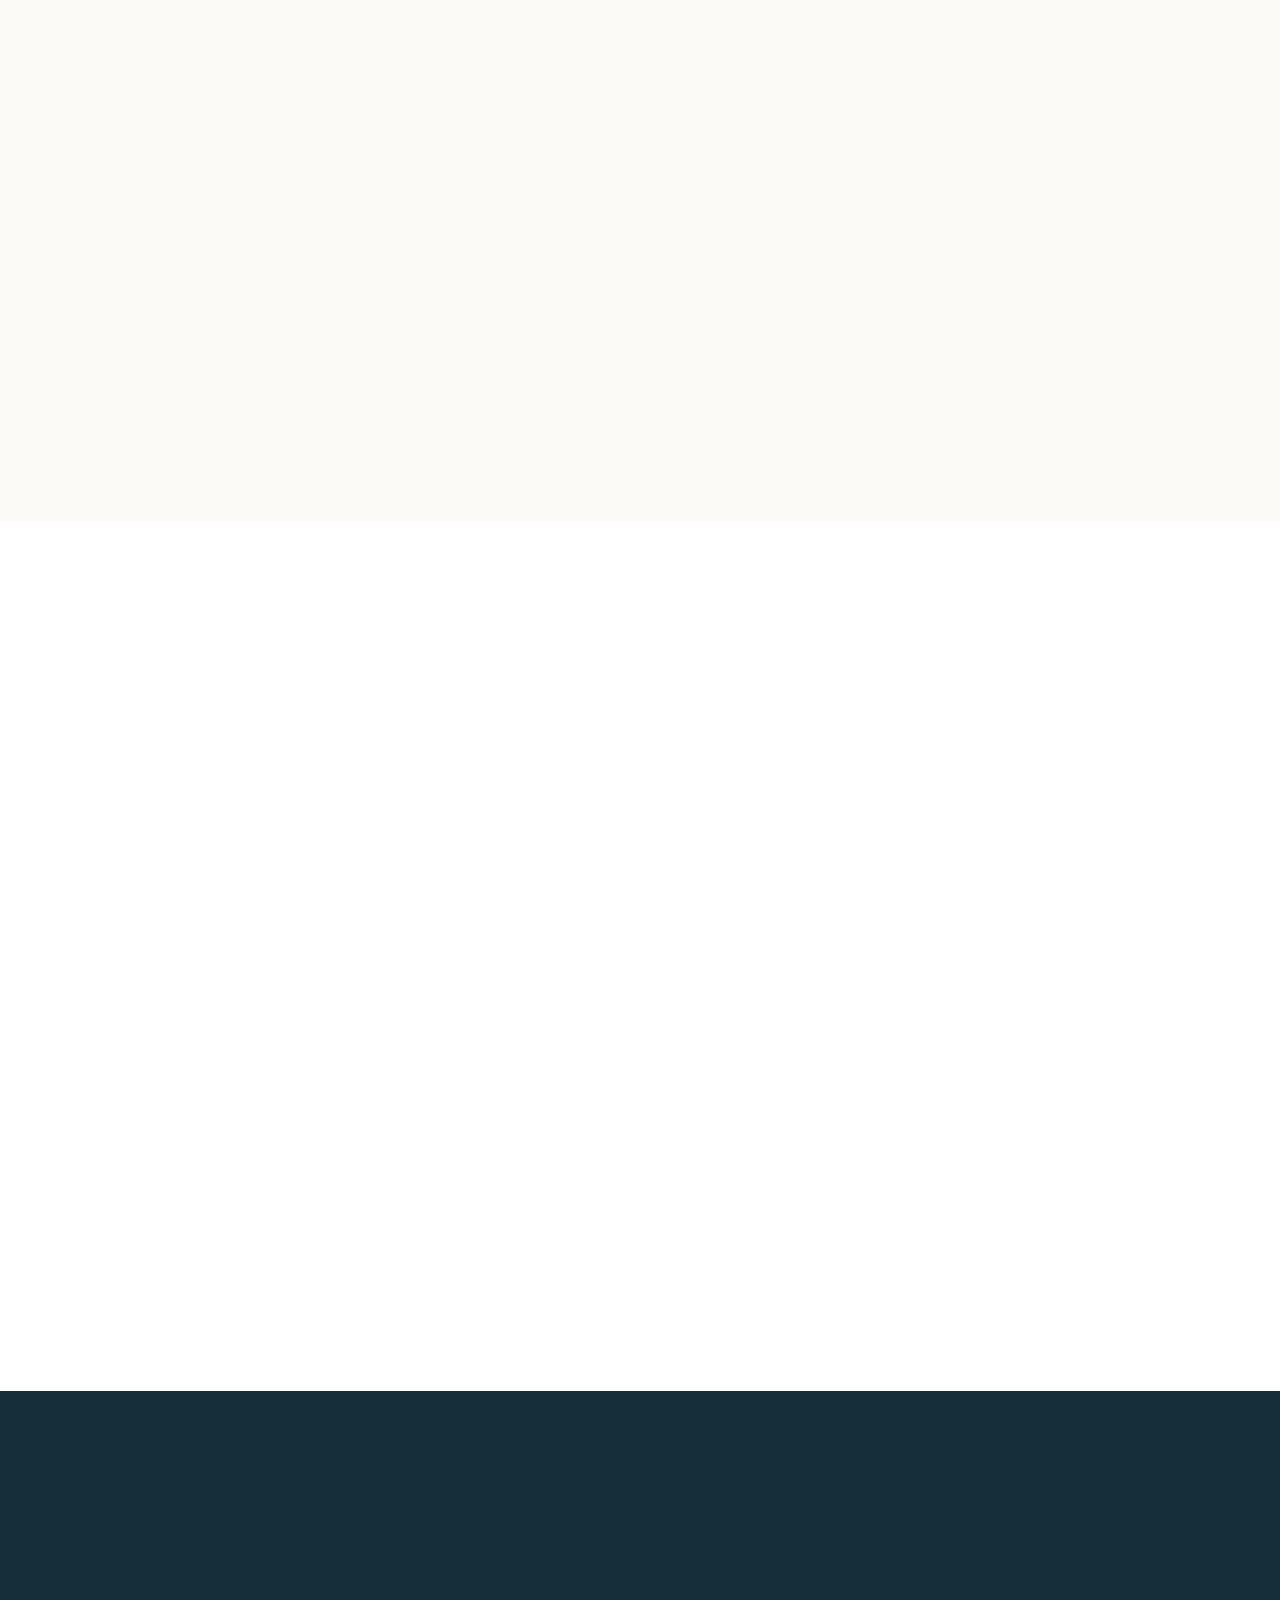
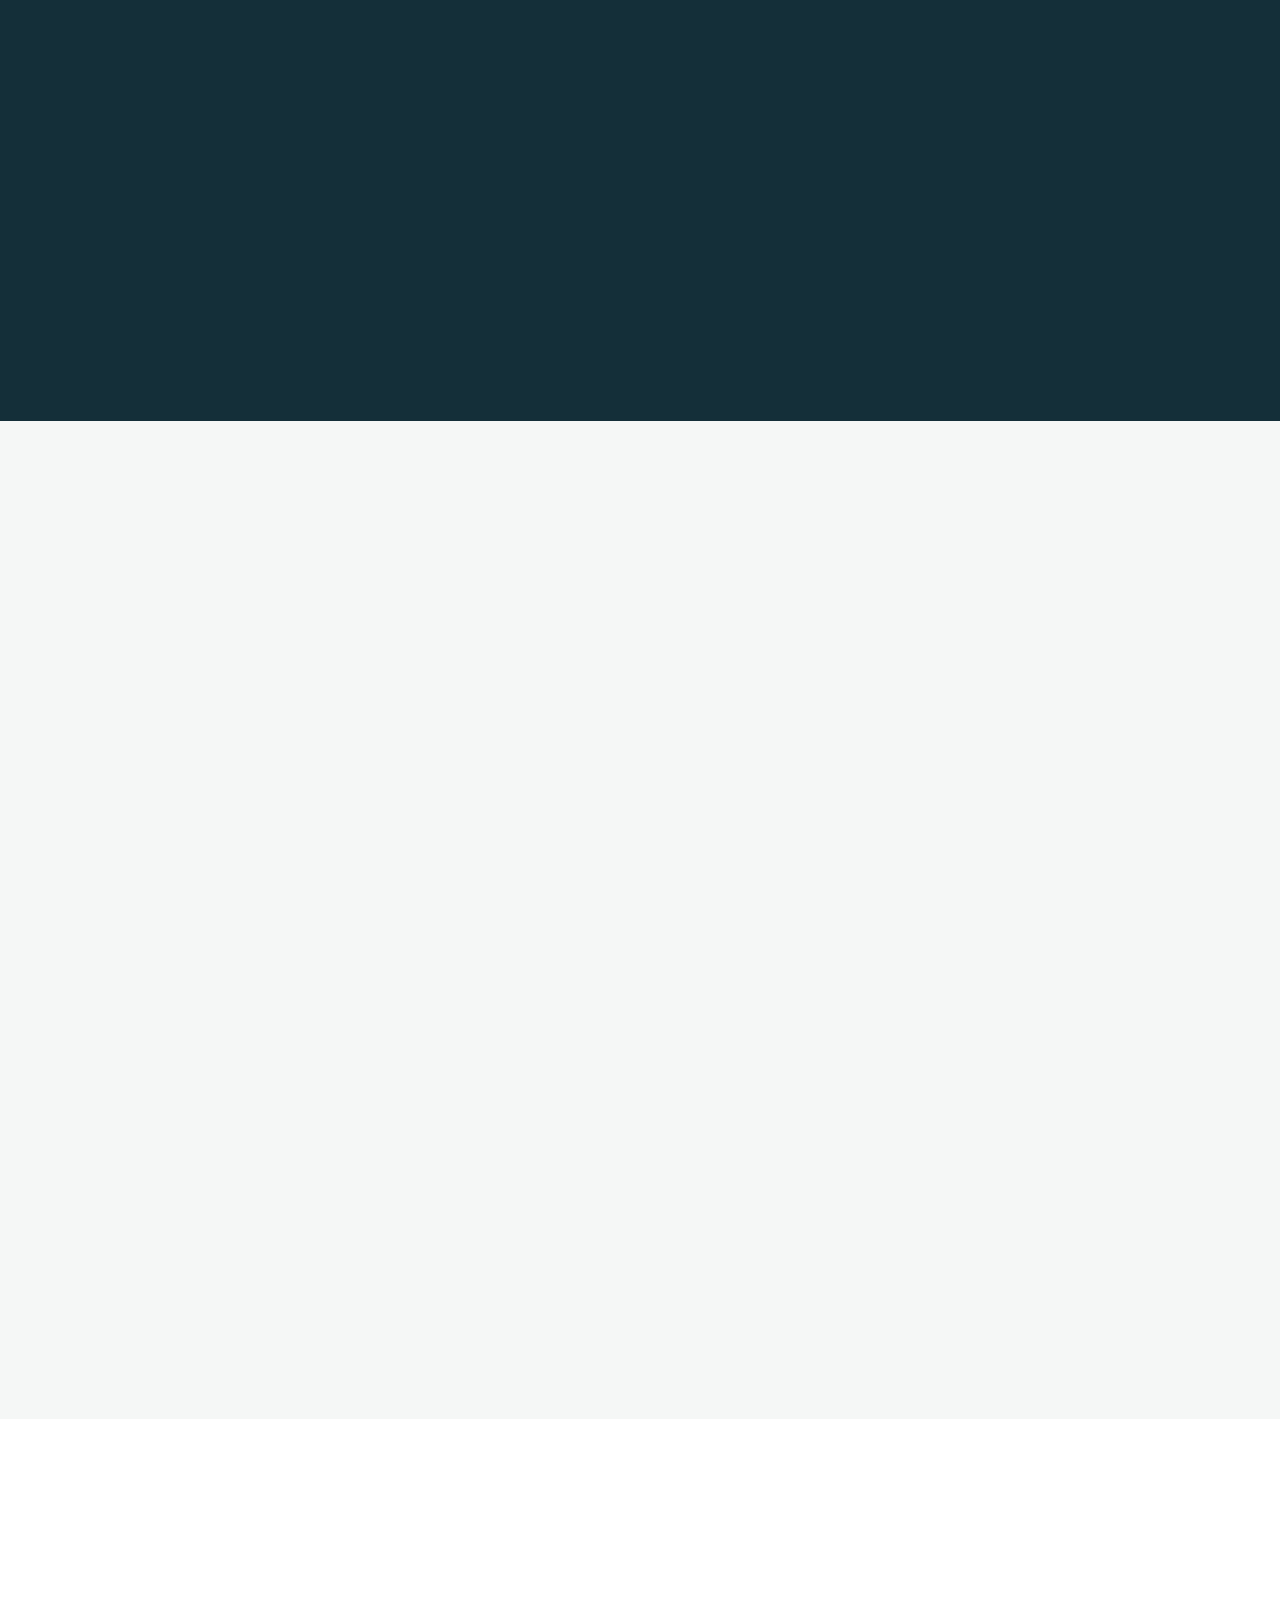
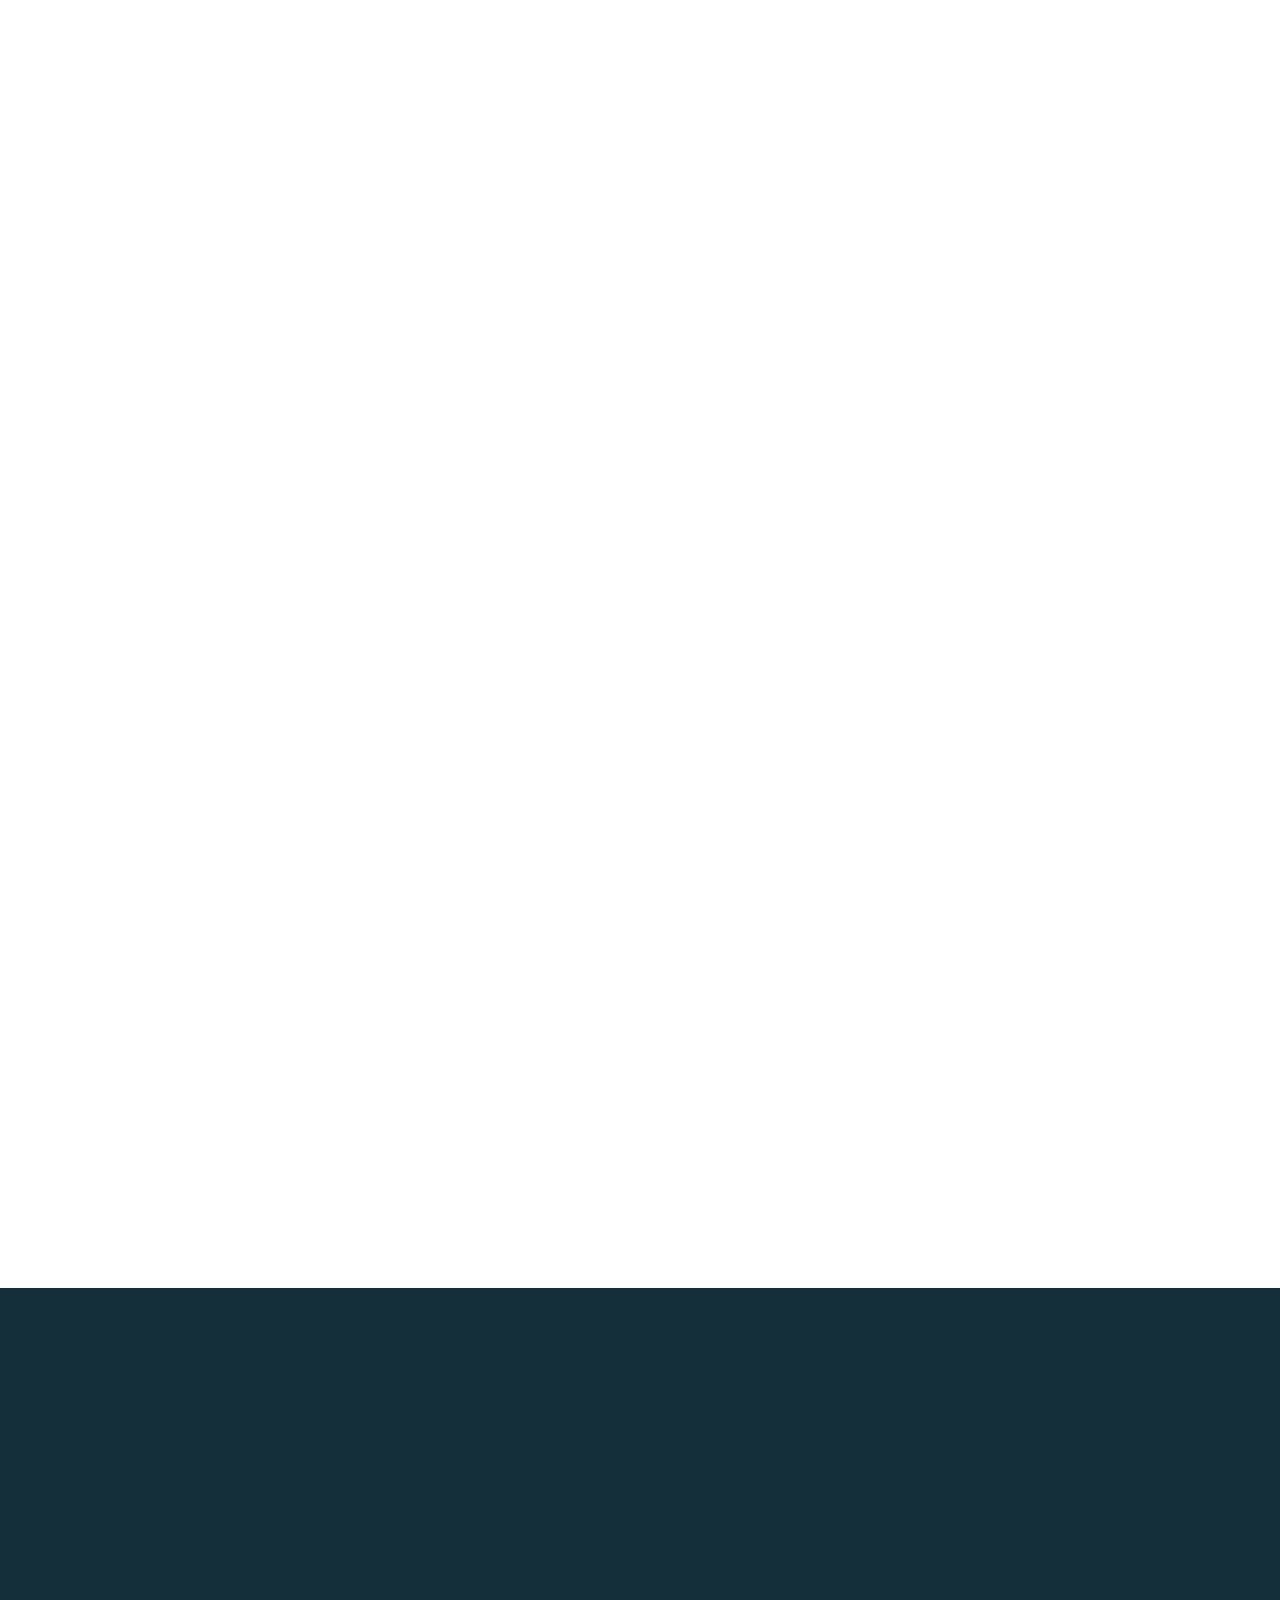
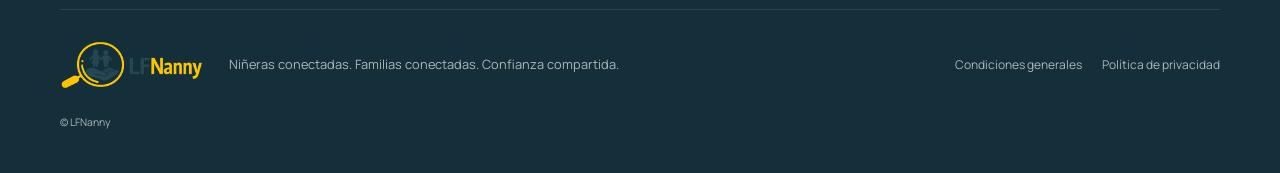
==== commit 2d7c693b: "Refactor process section in index.html" ====
--- a/web/index.html
+++ b/web/index.html
@@ -96,9 +96,30 @@
       </div>
     </section>
 
-    <section class="process section">
-      <div class="container"><div class="section-heading centered reveal"><p class="kicker">El recorrido completo</p><h2>Así viaja una solicitud por tu red</h2><p>La solicitud avanza desde las favoritas y contactos directos hasta conexiones de segundo grado, manteniendo un vínculo comprensible para familias y niñeras.</p></div><button class="process-button" type="button" aria-expanded="false" aria-controls="process-image">Ver gráfico detallado <span>+</span></button><div class="process-image" id="process-image" hidden><img src="assets/Grafico_solicitud.png" alt="Diagrama del proceso de solicitud: favoritas, contactos y contactos de la red"></div></div>
-    </section>
+<section class="process section">
+  <div class="container">
+
+    <div class="section-heading centered reveal">
+      <p class="kicker">El recorrido completo</p>
+
+      <h2>Así viaja una solicitud por tu red</h2>
+
+      <p>
+        La solicitud avanza desde las favoritas y contactos directos
+        hasta conexiones de segundo grado, manteniendo un vínculo
+        comprensible para familias y niñeras.
+      </p>
+    </div>
+
+    <div class="process-image reveal">
+      <img
+        src="./assets/Grafico_solicitud.png"
+        alt="Proceso de solicitud de LFNanny: la petición se envía primero a las tres niñeras favoritas, después a las niñeras de la agenda y finalmente a la red de contactos"
+      >
+    </div>
+
+  </div>
+</section>
 
     <section class="final-cta section" id="contacto">
       <div class="container cta-panel reveal"><div><p class="kicker">LFNanny está creciendo</p><h2>Una red de confianza para quien necesita ayuda y para quien la ofrece</h2><p>Estamos desarrollando una forma de conectar familias y niñeras con más contexto, privacidad y confianza para ambas partes. Si quieres recibir novedades, colaborar o contarnos qué necesitas, nos encantará escucharte.</p></div><a class="button button-yellow" href="mailto:info@lfnanny.com">Escríbenos <span aria-hidden="true">→</span></a></div>
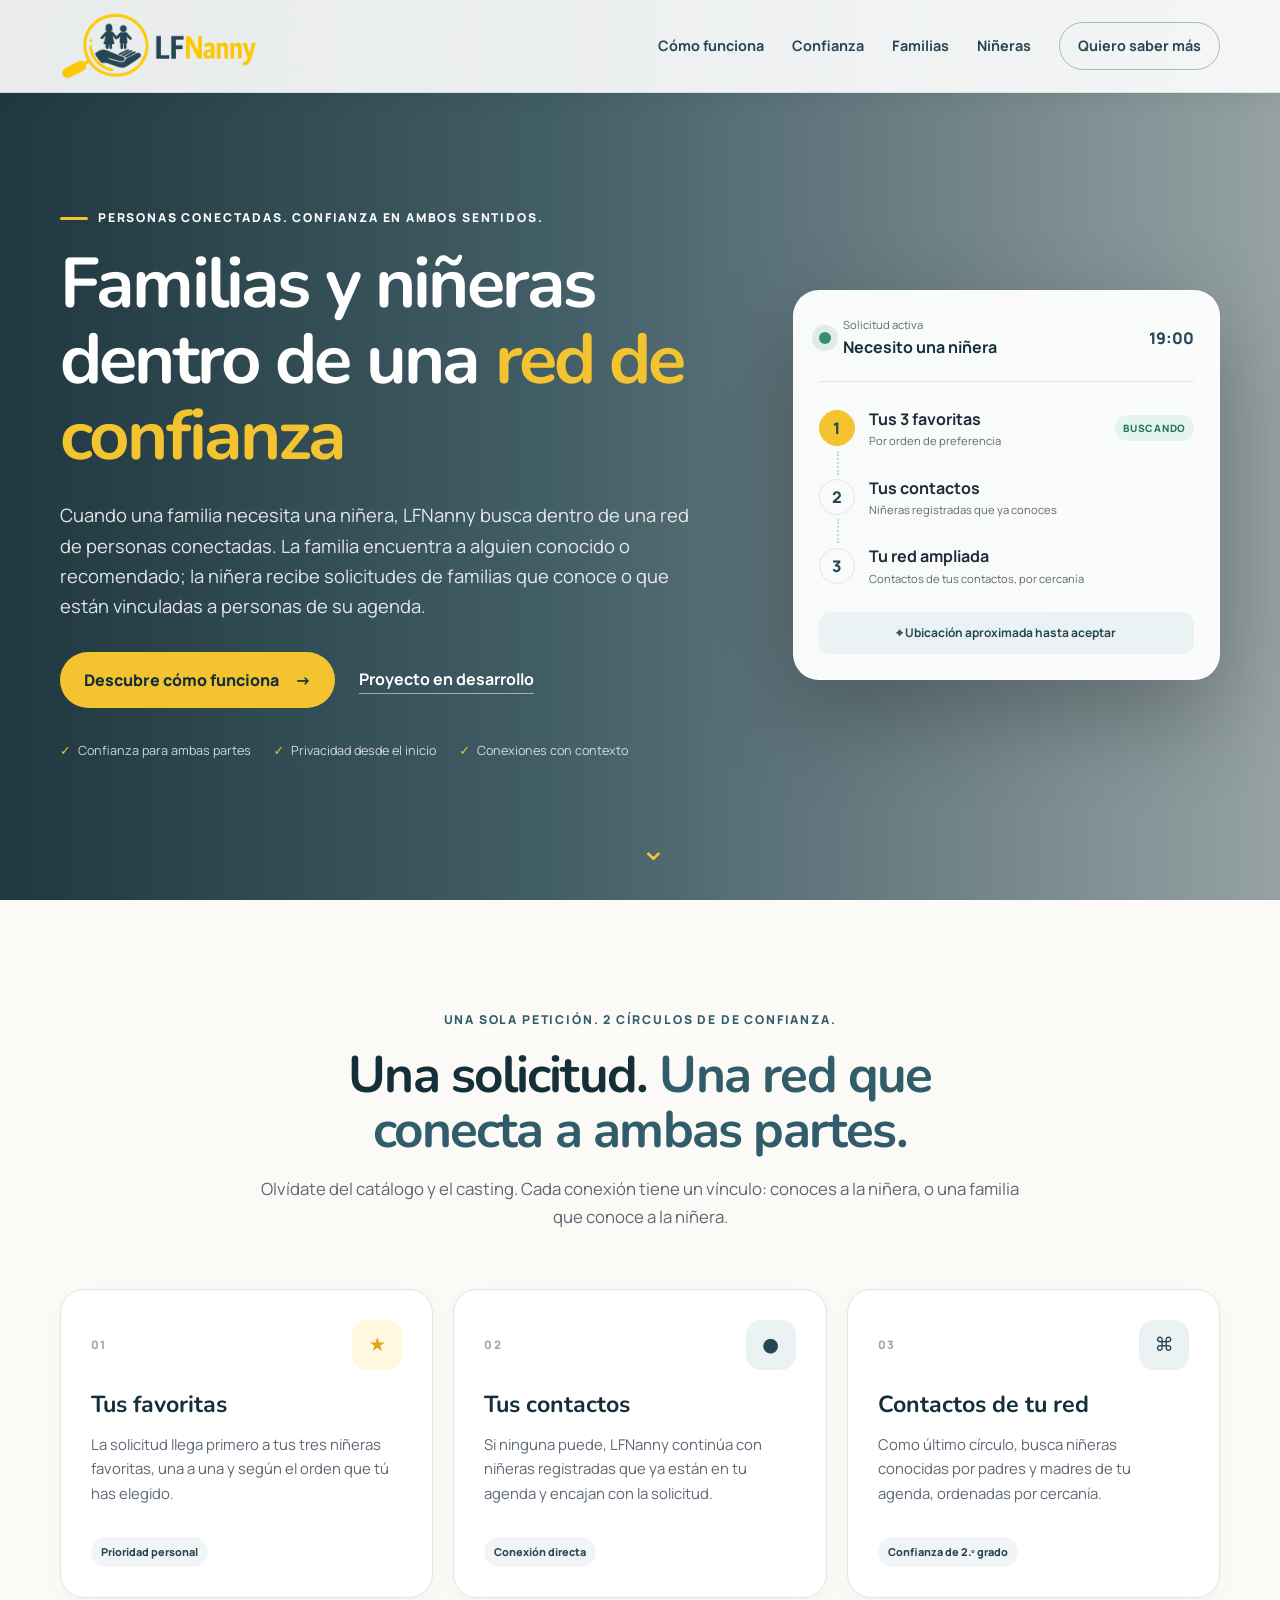
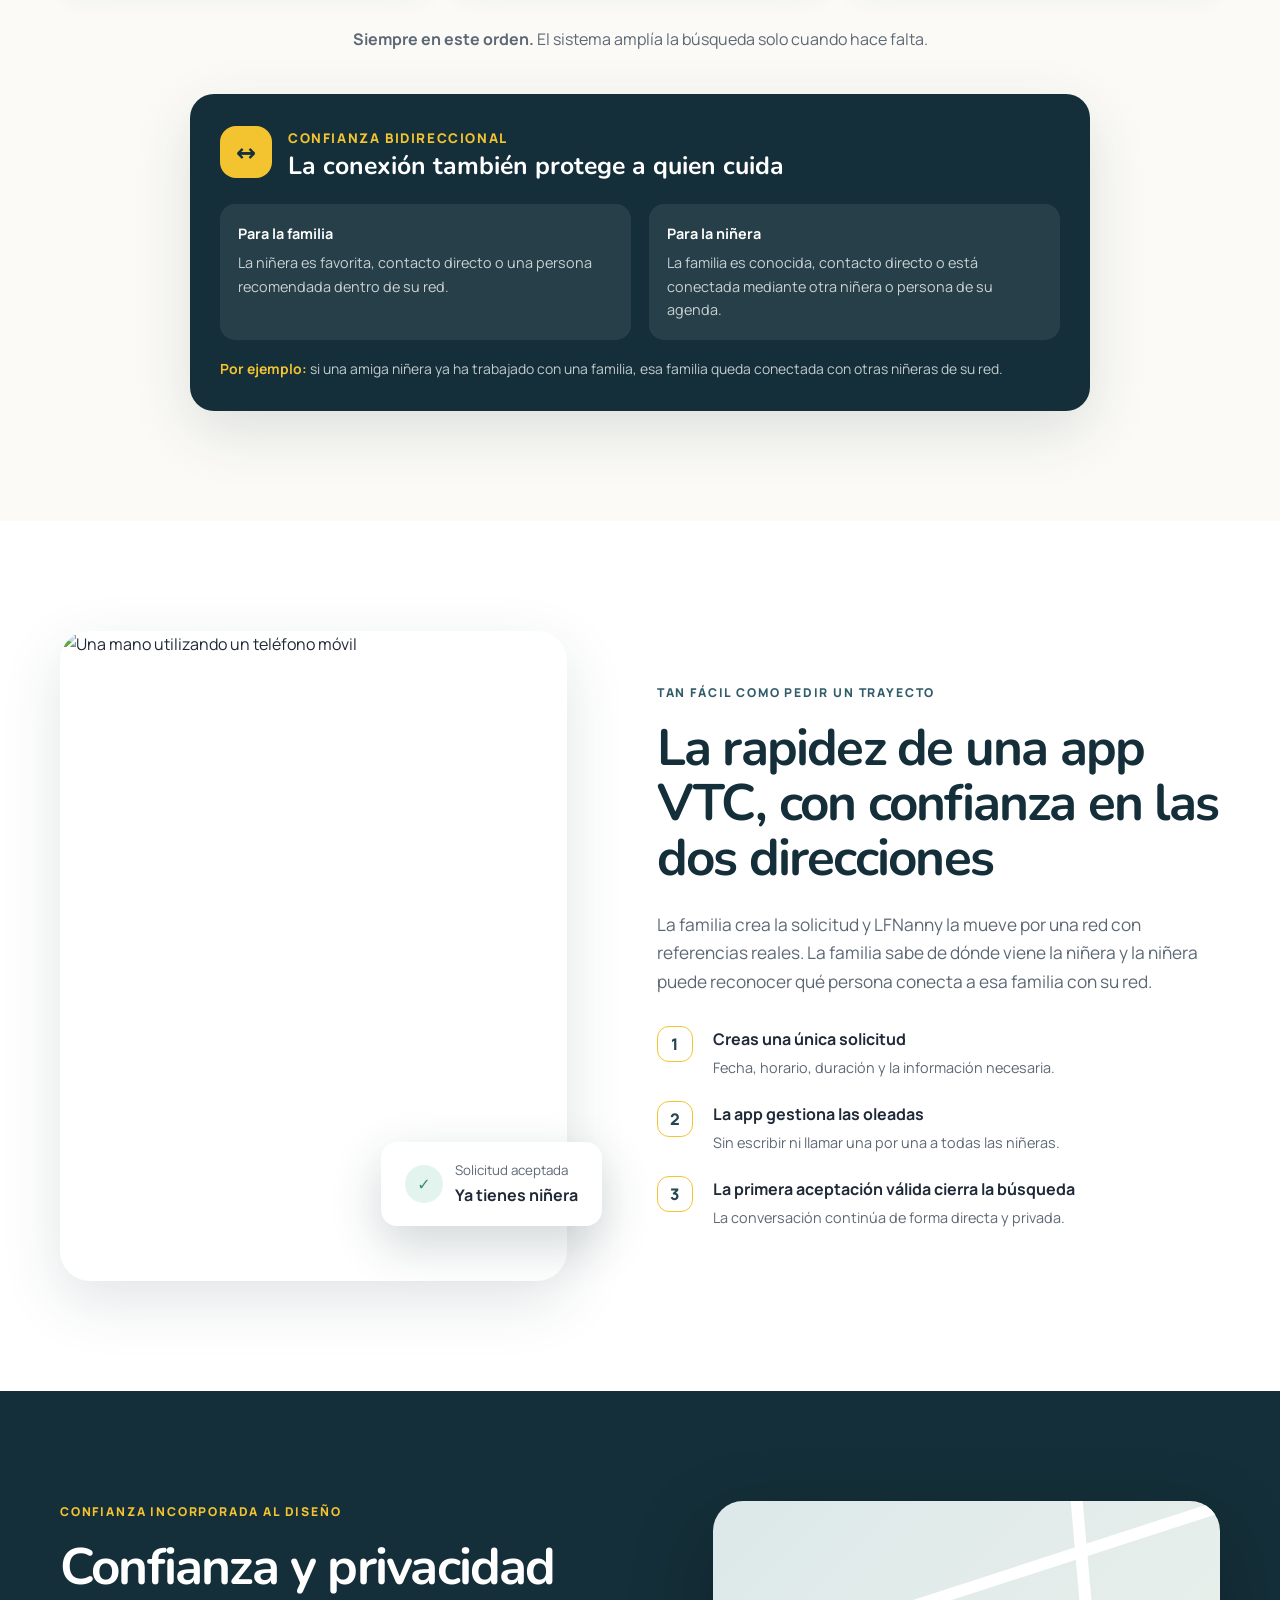
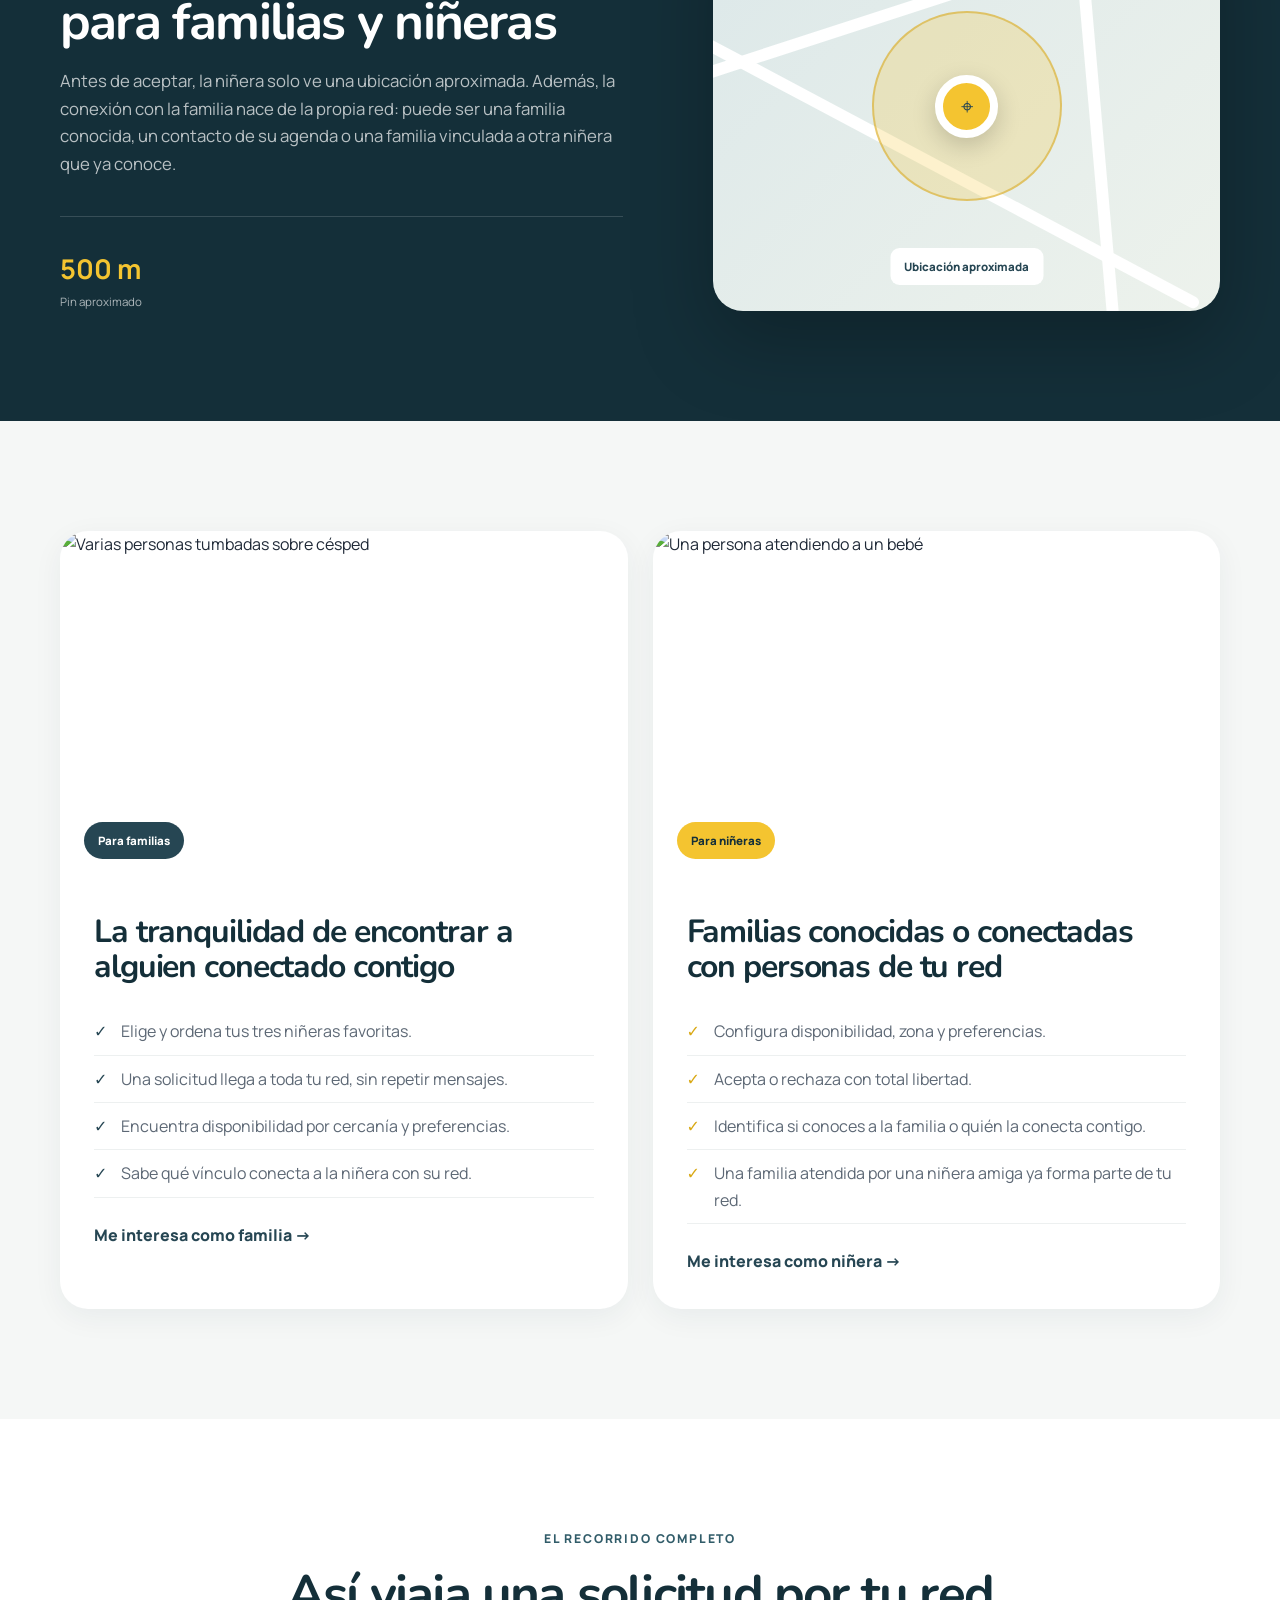
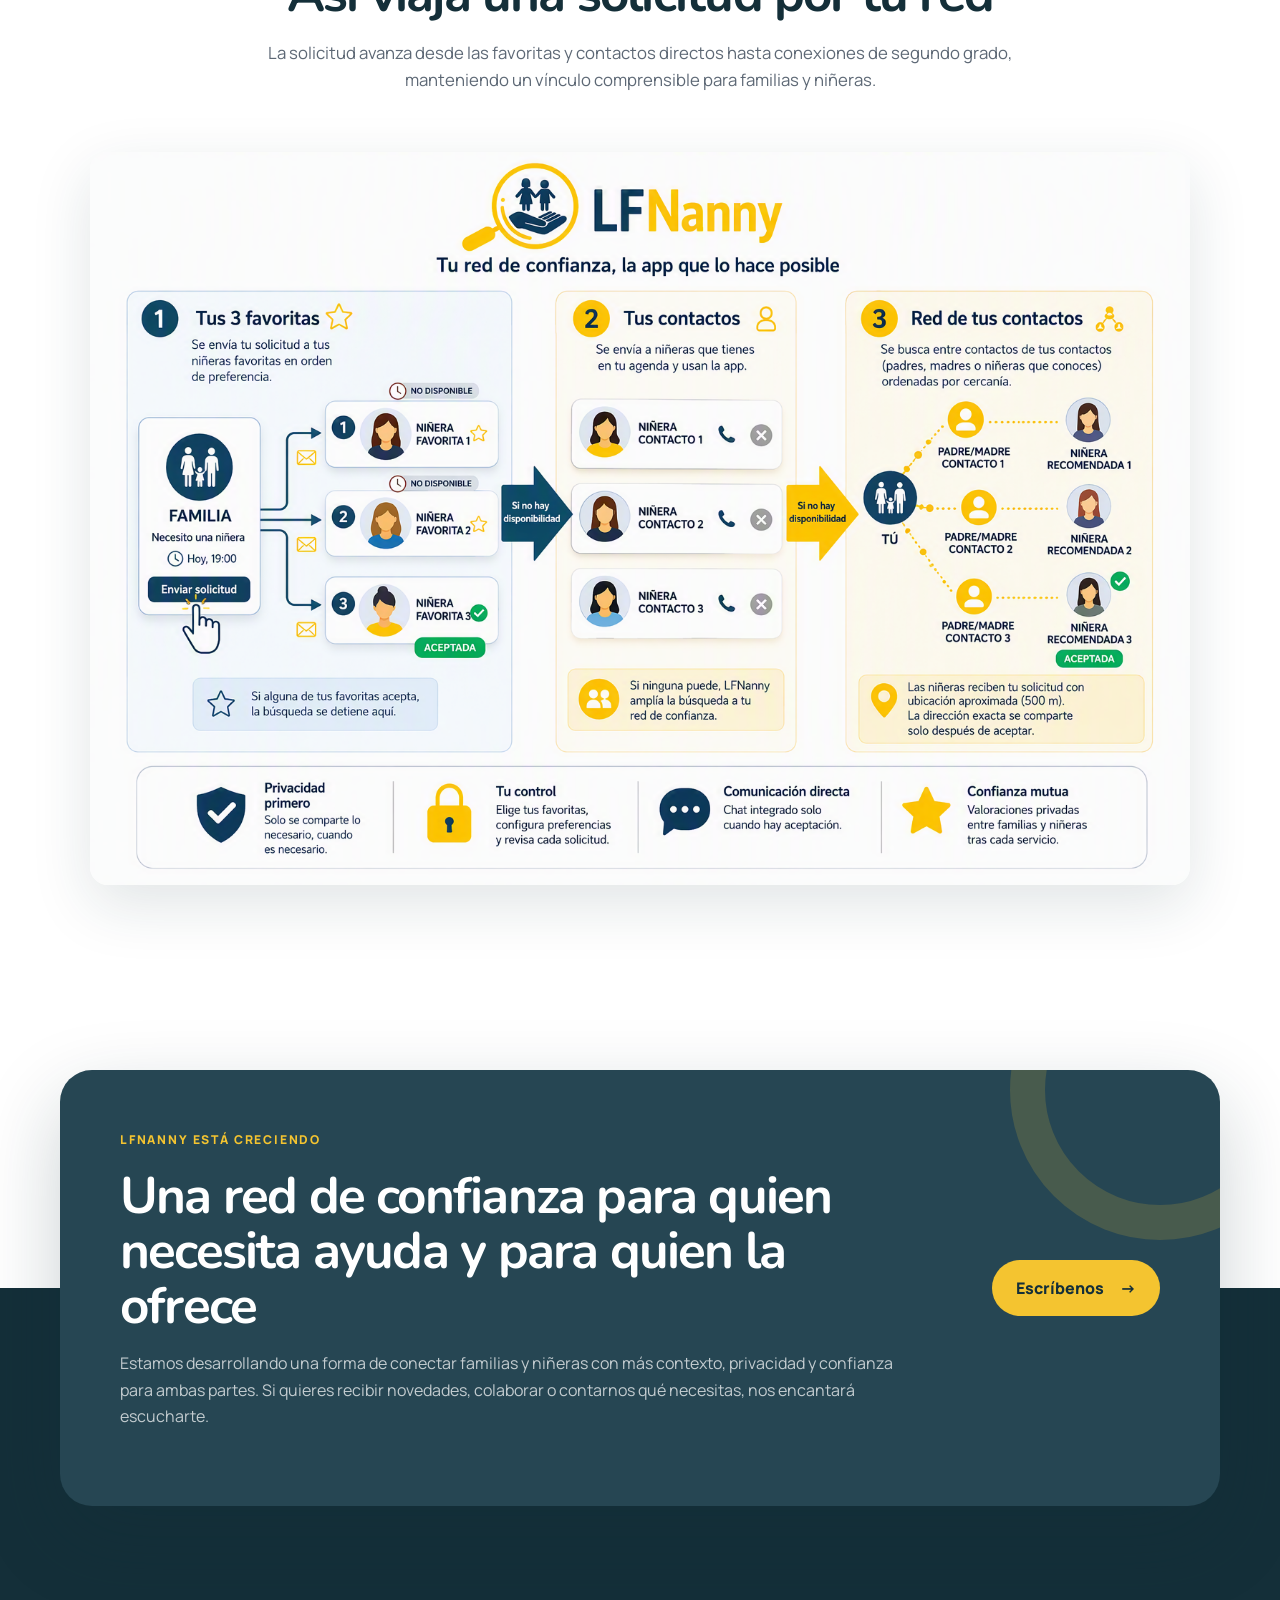
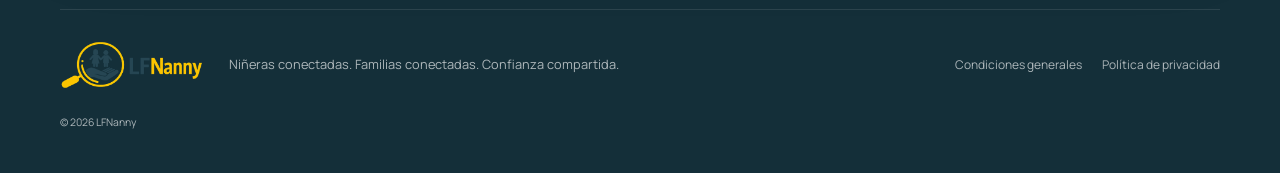
==== commit 74867e09: "Update index.html" ====
--- a/web/index.html
+++ b/web/index.html
@@ -128,15 +128,49 @@
 
   <footer class="site-footer"><div class="container footer-grid"><a class="brand footer-brand" href="#inicio"><img src="assets/Logos/logo.png" alt="LFNanny"></a><p>Niñeras conectadas. Familias conectadas. Confianza compartida.</p><div class="footer-links"><a href="legal/condiciones.html">Condiciones generales</a><a href="legal/privacidad.html">Política de privacidad</a></div><small>© <span id="year"></span> LFNanny</small></div></footer>
 
-  <script>
-    const header=document.querySelector('#site-header'),toggle=document.querySelector('.menu-toggle'),nav=document.querySelector('#main-nav');
-    addEventListener('scroll',()=>header.classList.toggle('scrolled',scrollY>24),{passive:true});
-    toggle.addEventListener('click',()=>{const open=toggle.getAttribute('aria-expanded')==='true';toggle.setAttribute('aria-expanded',String(!open));nav.classList.toggle('open');});
-    nav.querySelectorAll('a').forEach(a=>a.addEventListener('click',()=>{nav.classList.remove('open');toggle.setAttribute('aria-expanded','false')}));
-    const pbtn=document.querySelector('.process-button'),pimg=document.querySelector('#process-image');
-    pbtn.addEventListener('click',()=>{const open=pbtn.getAttribute('aria-expanded')==='true';pbtn.setAttribute('aria-expanded',String(!open));pimg.hidden=open;pbtn.querySelector('span').textContent=open?'+':'−';});
-    const io=new IntersectionObserver(es=>es.forEach(e=>{if(e.isIntersecting){e.target.classList.add('visible');io.unobserve(e.target)}}),{threshold:.12});document.querySelectorAll('.reveal').forEach(el=>io.observe(el));
-    document.querySelector('#year').textContent=new Date().getFullYear();
-  </script>
+ <script>
+  const header = document.querySelector('#site-header');
+  const toggle = document.querySelector('.menu-toggle');
+  const nav = document.querySelector('#main-nav');
+
+  addEventListener(
+    'scroll',
+    () => header.classList.toggle('scrolled', scrollY > 24),
+    { passive: true }
+  );
+
+  toggle.addEventListener('click', () => {
+    const open = toggle.getAttribute('aria-expanded') === 'true';
+
+    toggle.setAttribute('aria-expanded', String(!open));
+    nav.classList.toggle('open');
+  });
+
+  nav.querySelectorAll('a').forEach((a) => {
+    a.addEventListener('click', () => {
+      nav.classList.remove('open');
+      toggle.setAttribute('aria-expanded', 'false');
+    });
+  });
+
+  const io = new IntersectionObserver(
+    (entries) => {
+      entries.forEach((entry) => {
+        if (entry.isIntersecting) {
+          entry.target.classList.add('visible');
+          io.unobserve(entry.target);
+        }
+      });
+    },
+    { threshold: 0.12 }
+  );
+
+  document.querySelectorAll('.reveal').forEach((element) => {
+    io.observe(element);
+  });
+
+  document.querySelector('#year').textContent =
+    new Date().getFullYear();
+</script>
 </body>
 </html>
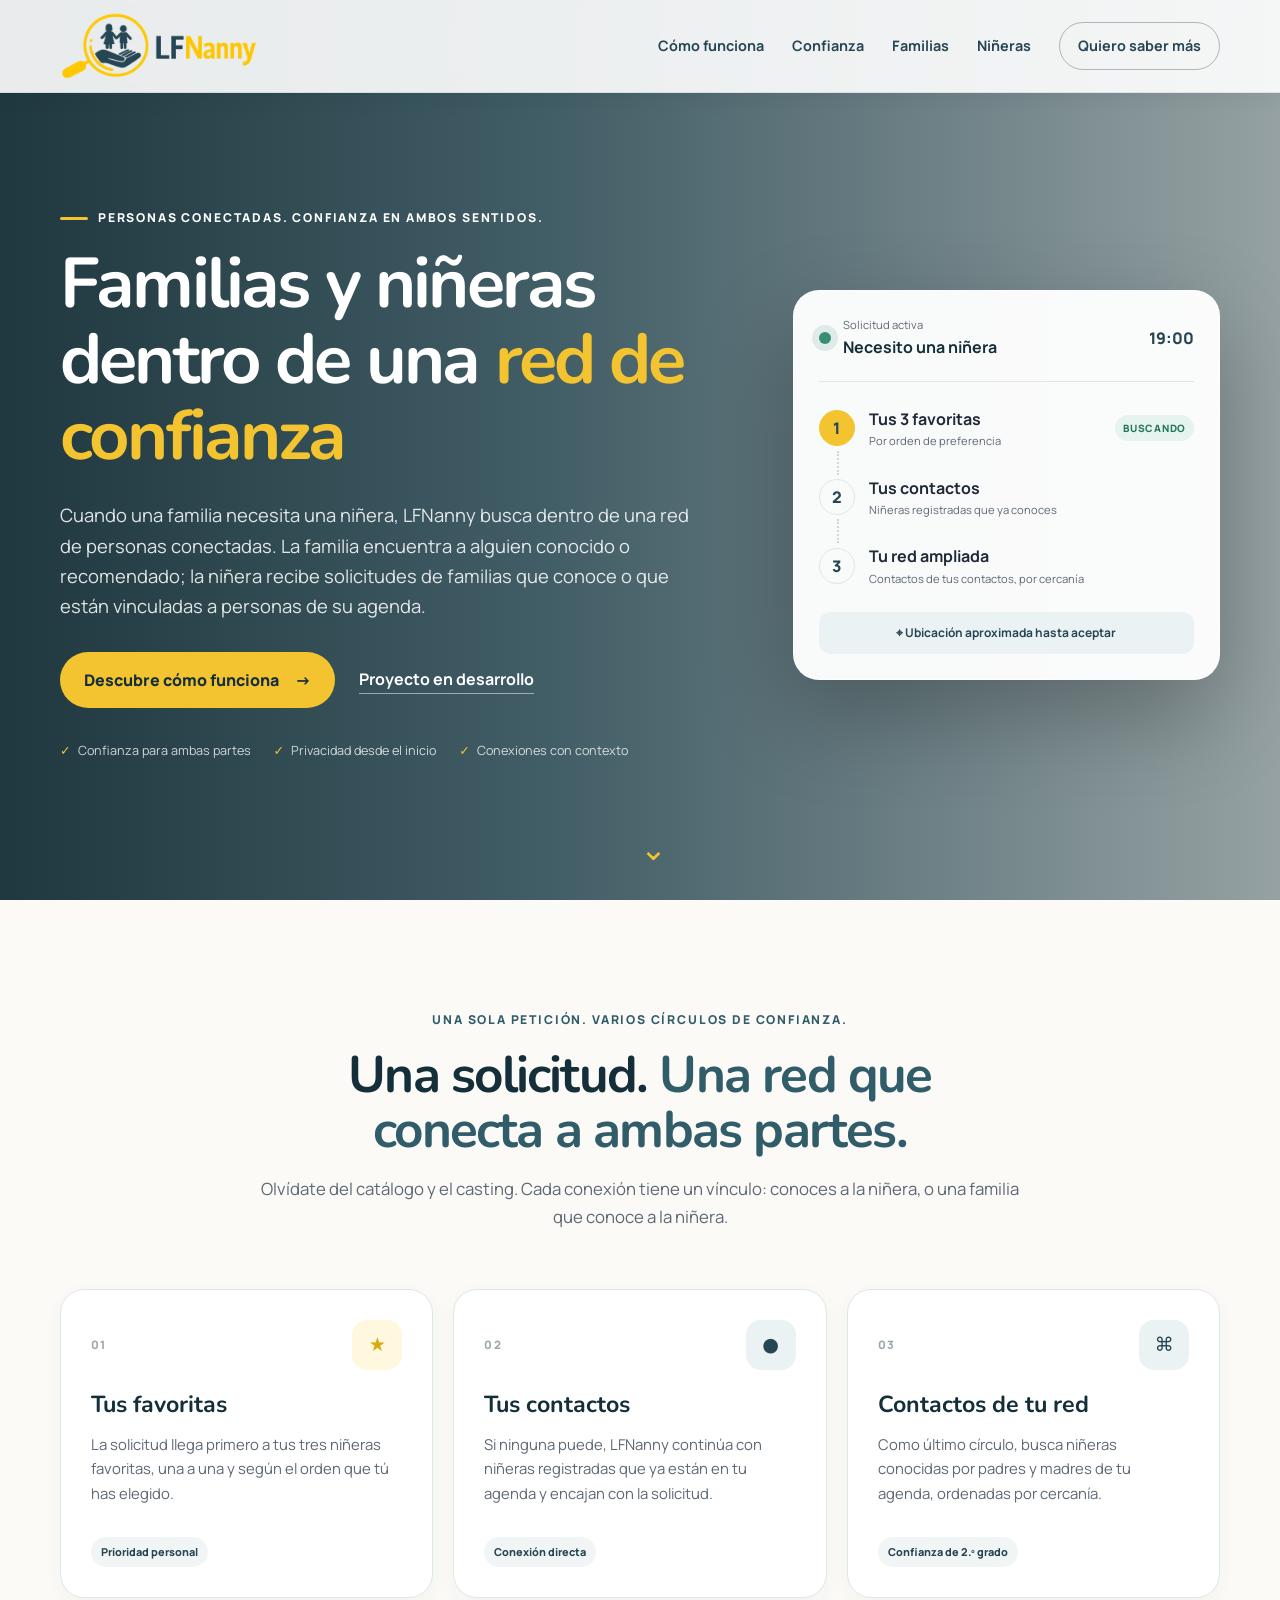
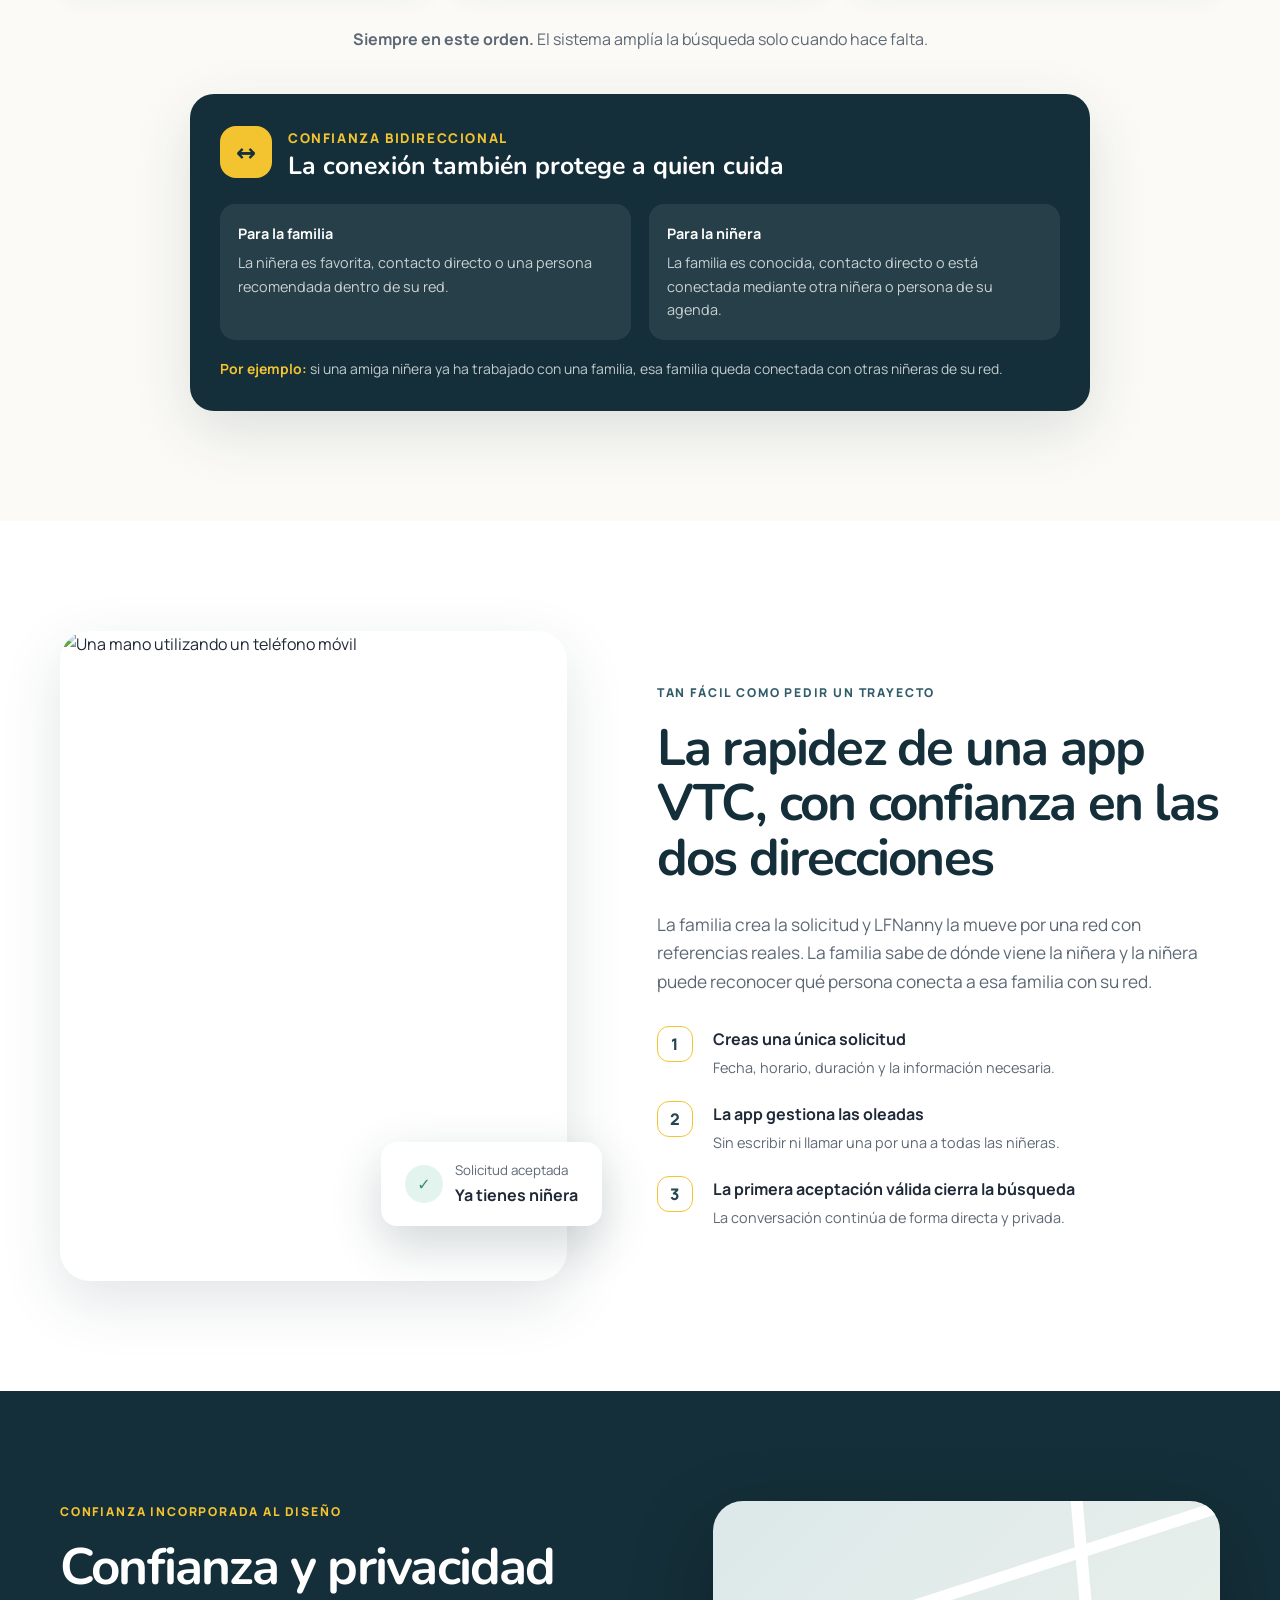
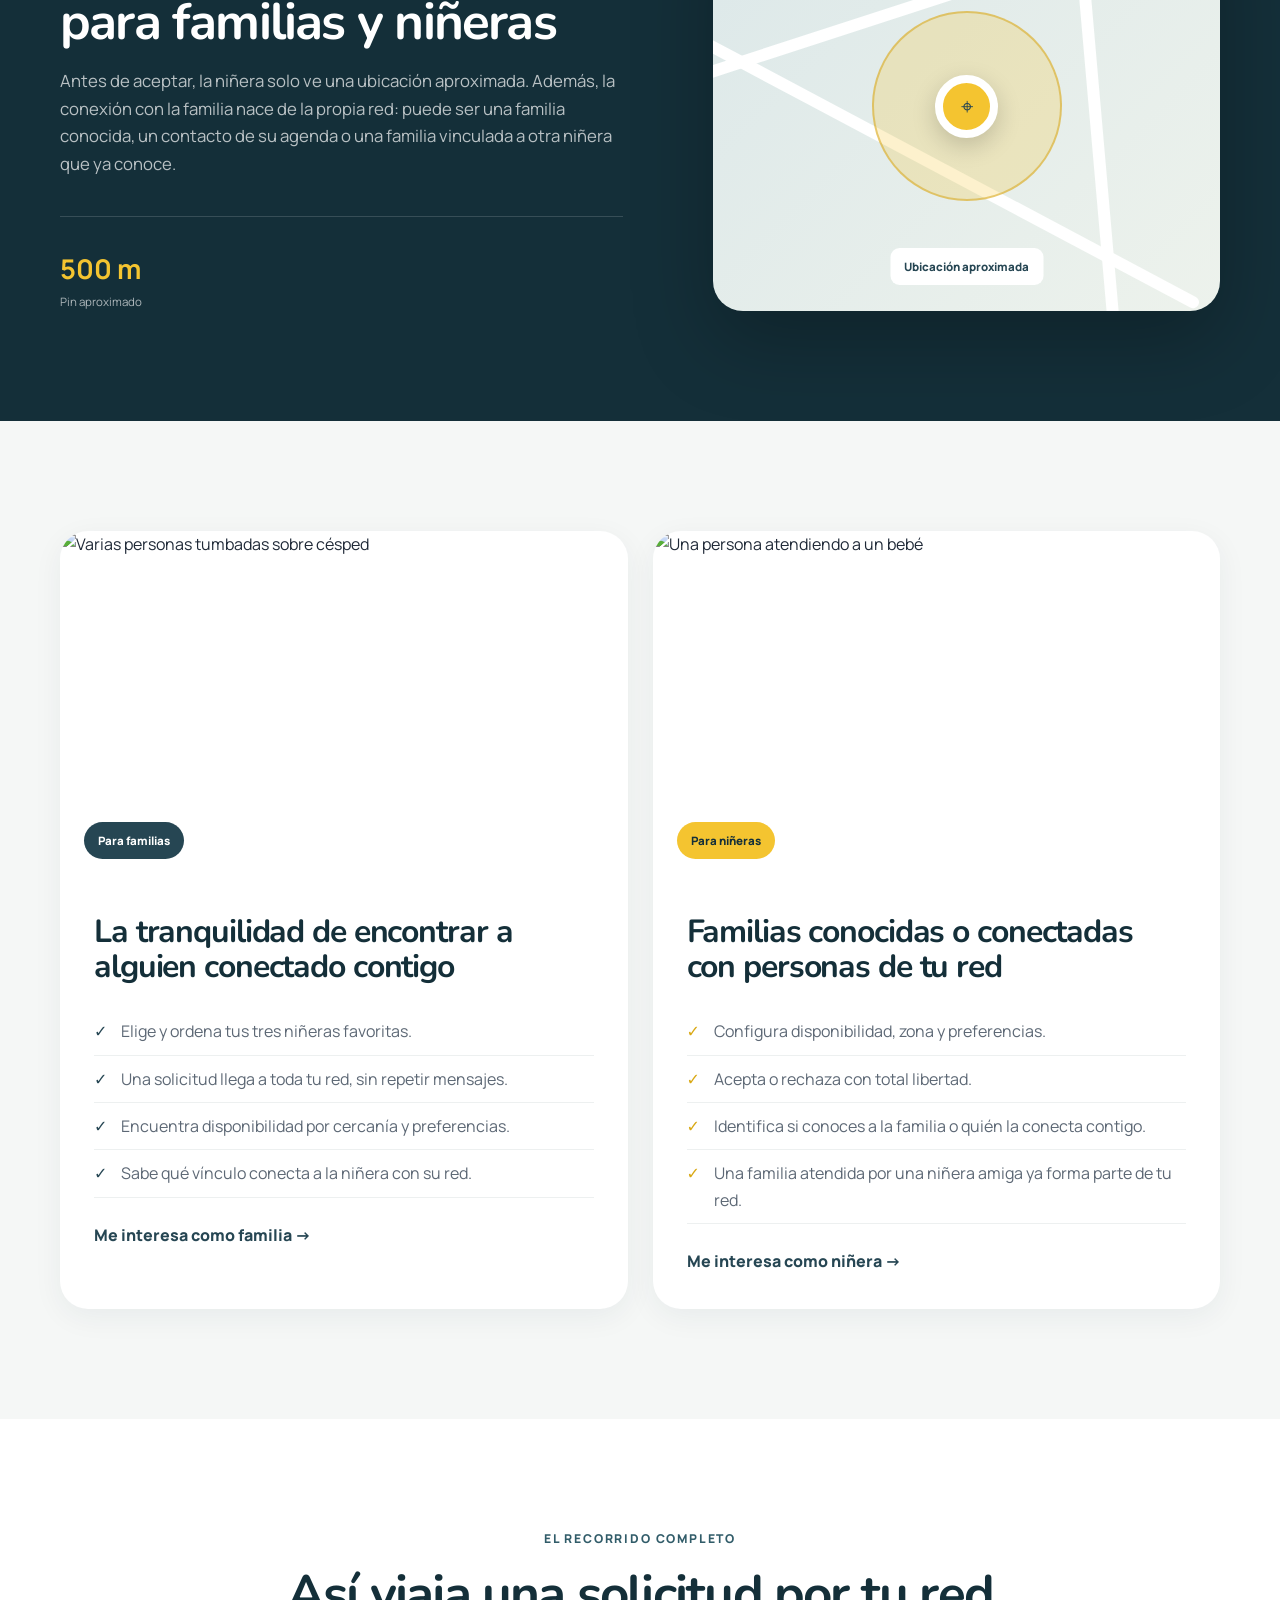
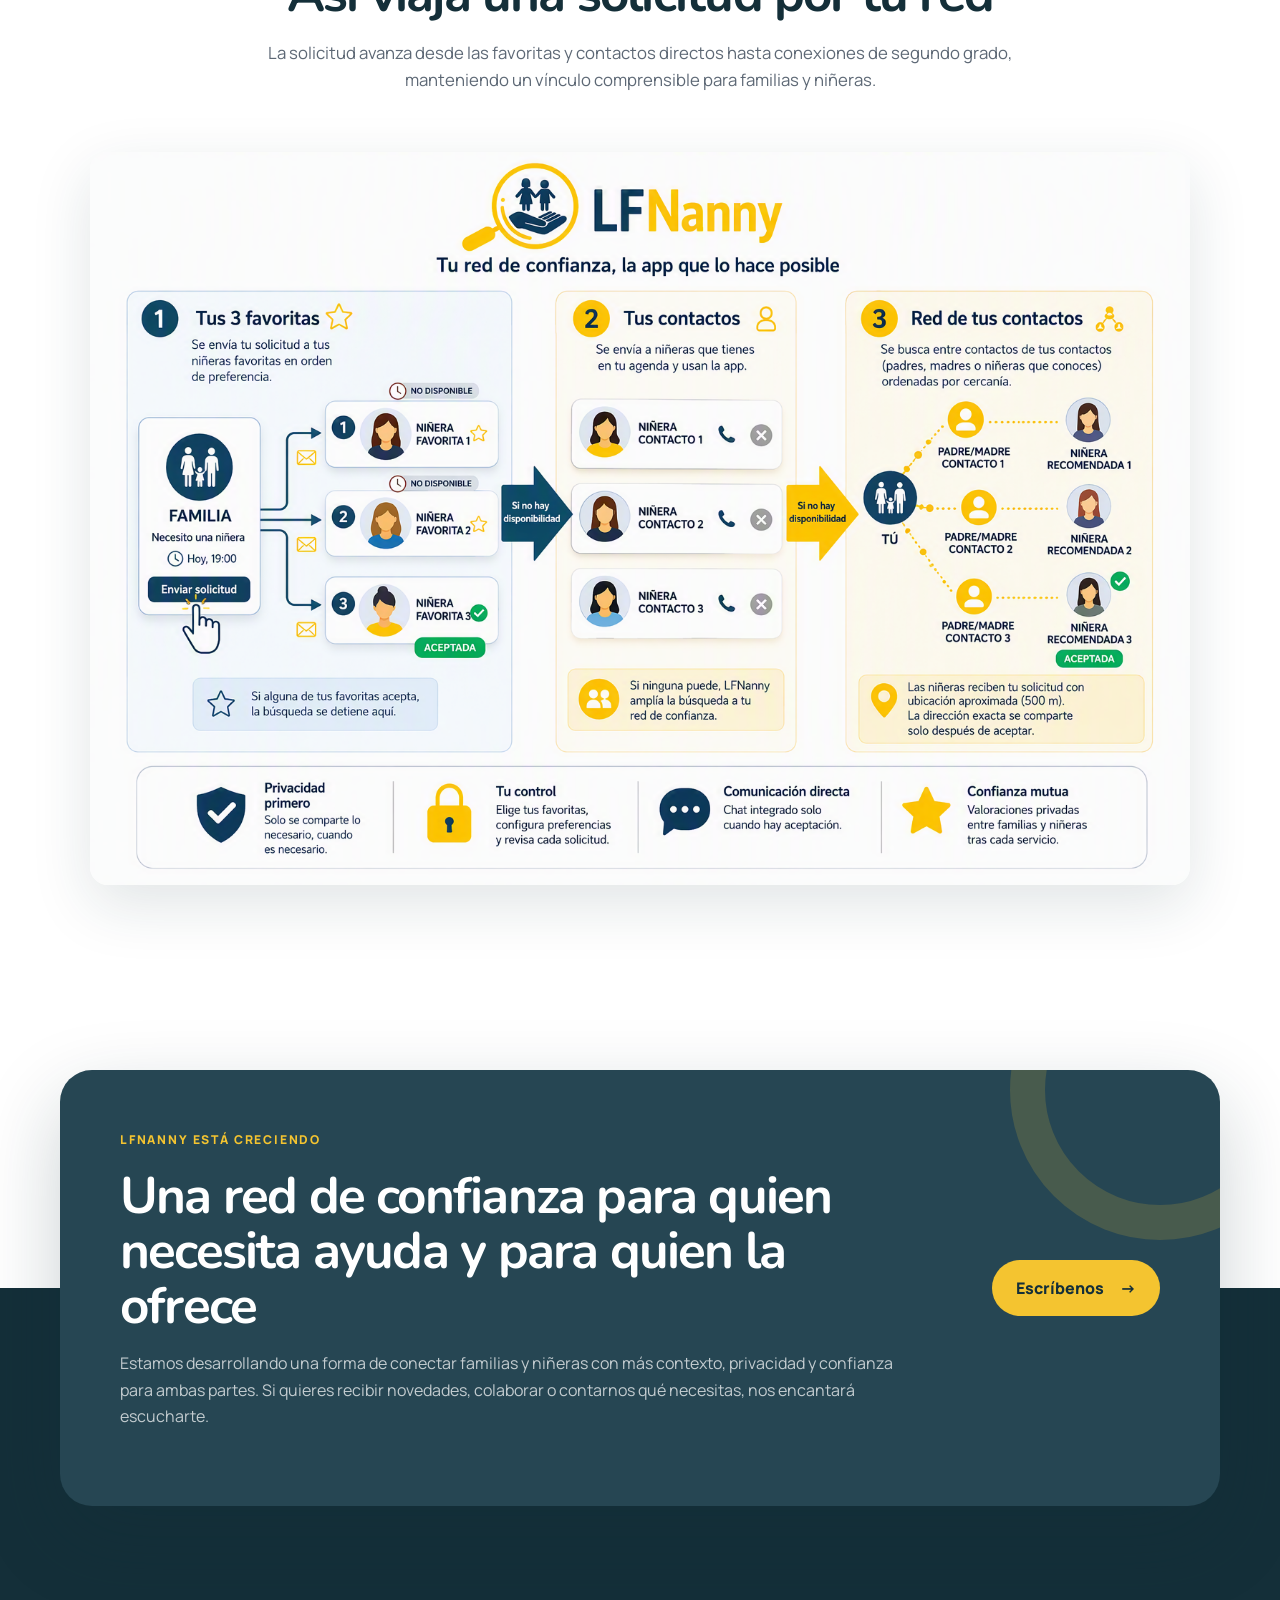
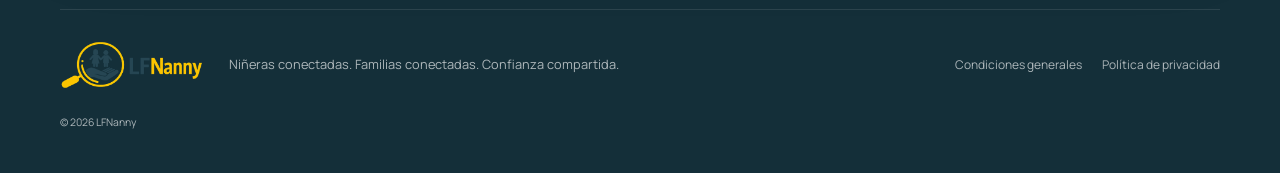
==== commit 17f1472a: "Update index.html" ====
--- a/web/index.html
+++ b/web/index.html
@@ -55,7 +55,7 @@
 
     <section class="intro section" id="como-funciona">
       <div class="container">
-        <div class="section-heading centered reveal"><p class="kicker">Una sola petición. 2 círculos de de confianza.</p><h2>Una solicitud. <span>Una red que conecta a ambas partes.</span></h2>
+        <div class="section-heading centered reveal"><p class="kicker">Una sola petición. Varios círculos de confianza.</p><h2>Una solicitud. <span>Una red que conecta a ambas partes.</span></h2>
           <p>Olvídate del catálogo y el casting. Cada conexión tiene un vínculo: conoces a la niñera, o una familia que conoce a la niñera.</p></div>
         <div class="steps">
           <article class="step reveal"><div class="step-top"><span class="step-number">01</span><span class="step-icon star">★</span></div><h3>Tus favoritas</h3><p>La solicitud llega primero a tus tres niñeras favoritas, una a una y según el orden que tú has elegido.</p><div class="mini-label">Prioridad personal</div></article>
--- a/web/css/style.css
+++ b/web/css/style.css
@@ -169,8 +169,6 @@
 
 /* Gráfico del proceso */
 .process { background: var(--white); }
-.process-button { display: flex; align-items: center; justify-content: space-between; width: min(620px, 100%); padding: 18px 24px; margin: auto; color: var(--blue); font-weight: 800; cursor: pointer; background: var(--cream); border: 1px solid var(--line); border-radius: 14px; }
-.process-button span { font-size: 1.4rem; }
 .process-image { max-width: 1100px; margin: 30px auto 0; }
 .process-image img { border-radius: 18px; box-shadow: var(--shadow); }
 
@@ -241,7 +239,8 @@
   .cta-panel { gap: 30px; padding: 35px 25px; }
   .section-heading h2, .story-copy h2, .trust-copy h2, .cta-panel h2 { font-size: 2.35rem; }
   .footer-links { flex-direction: column; gap: 5px; }
-}
+  .process-image {  margin-top: 25px;}
+  .process-image img {  border-radius: 12px;}
 
 @media (prefers-reduced-motion: reduce) {
   html { scroll-behavior: auto; }
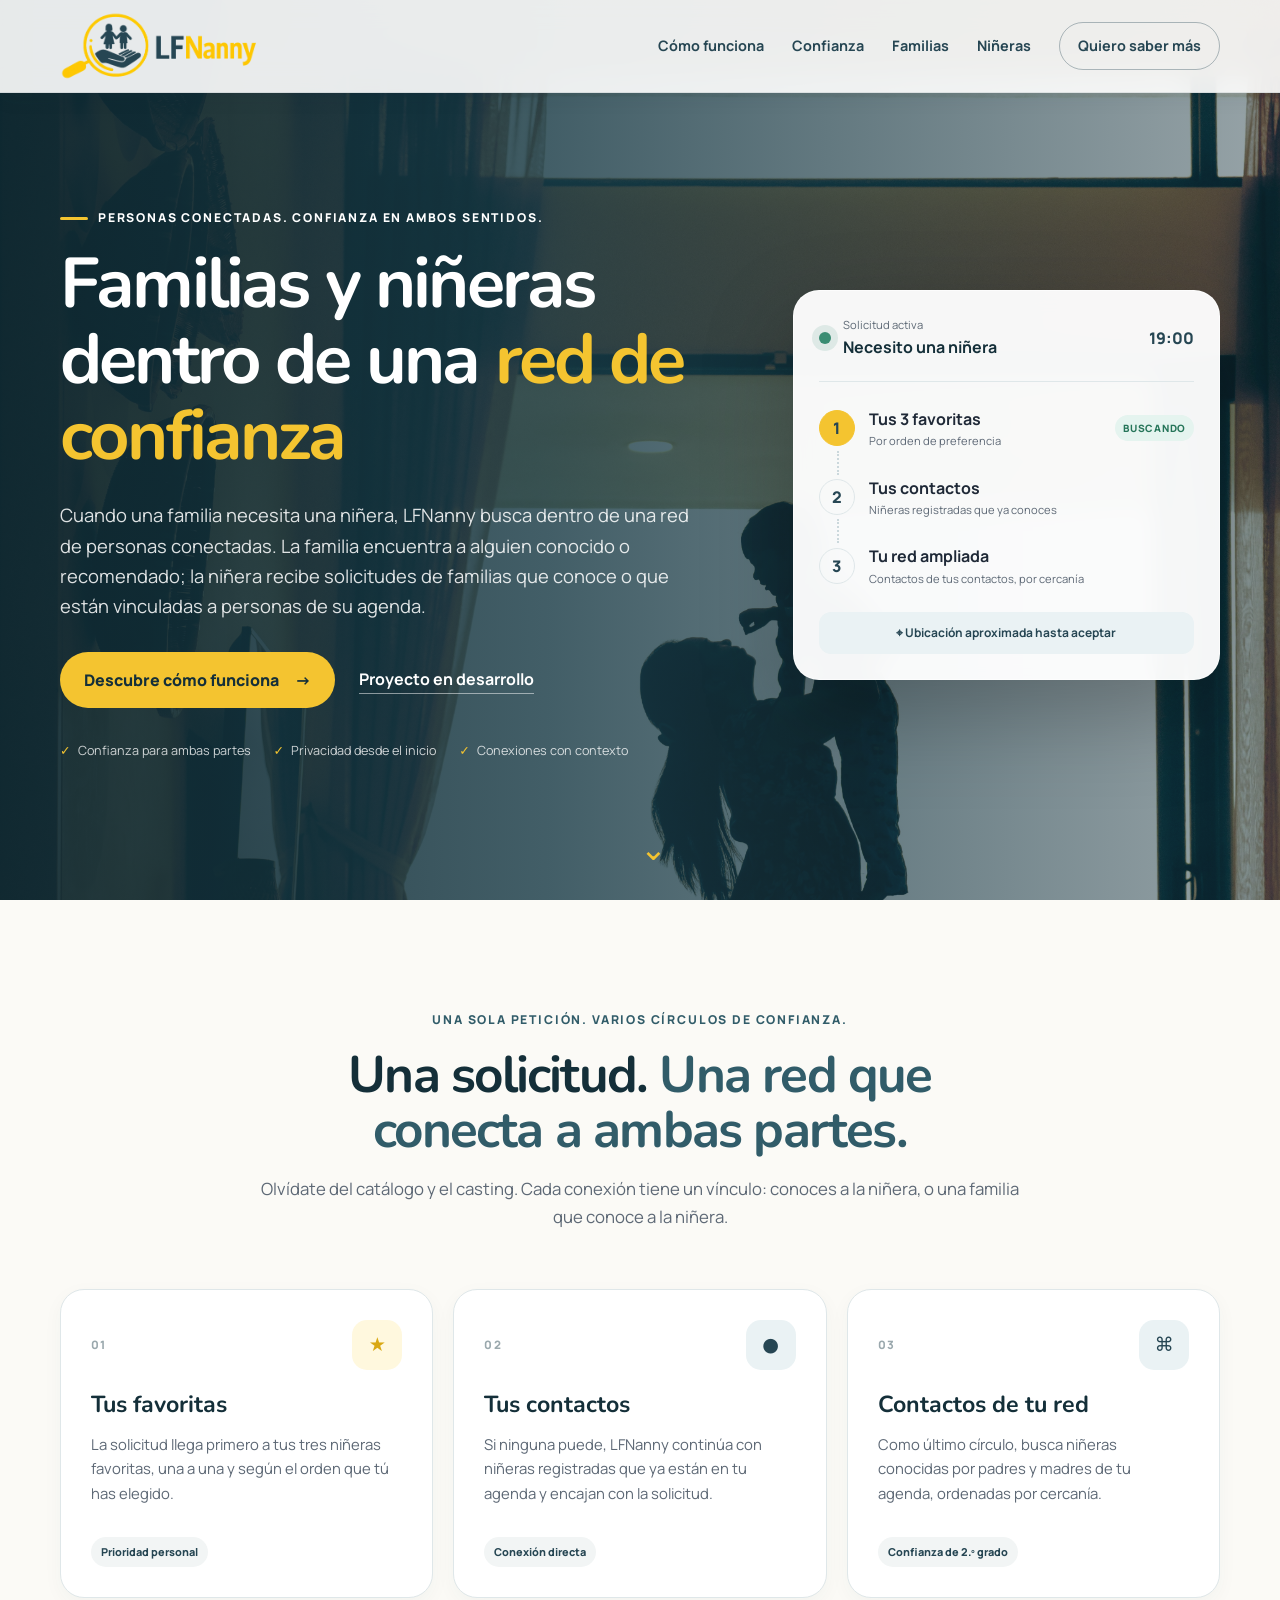
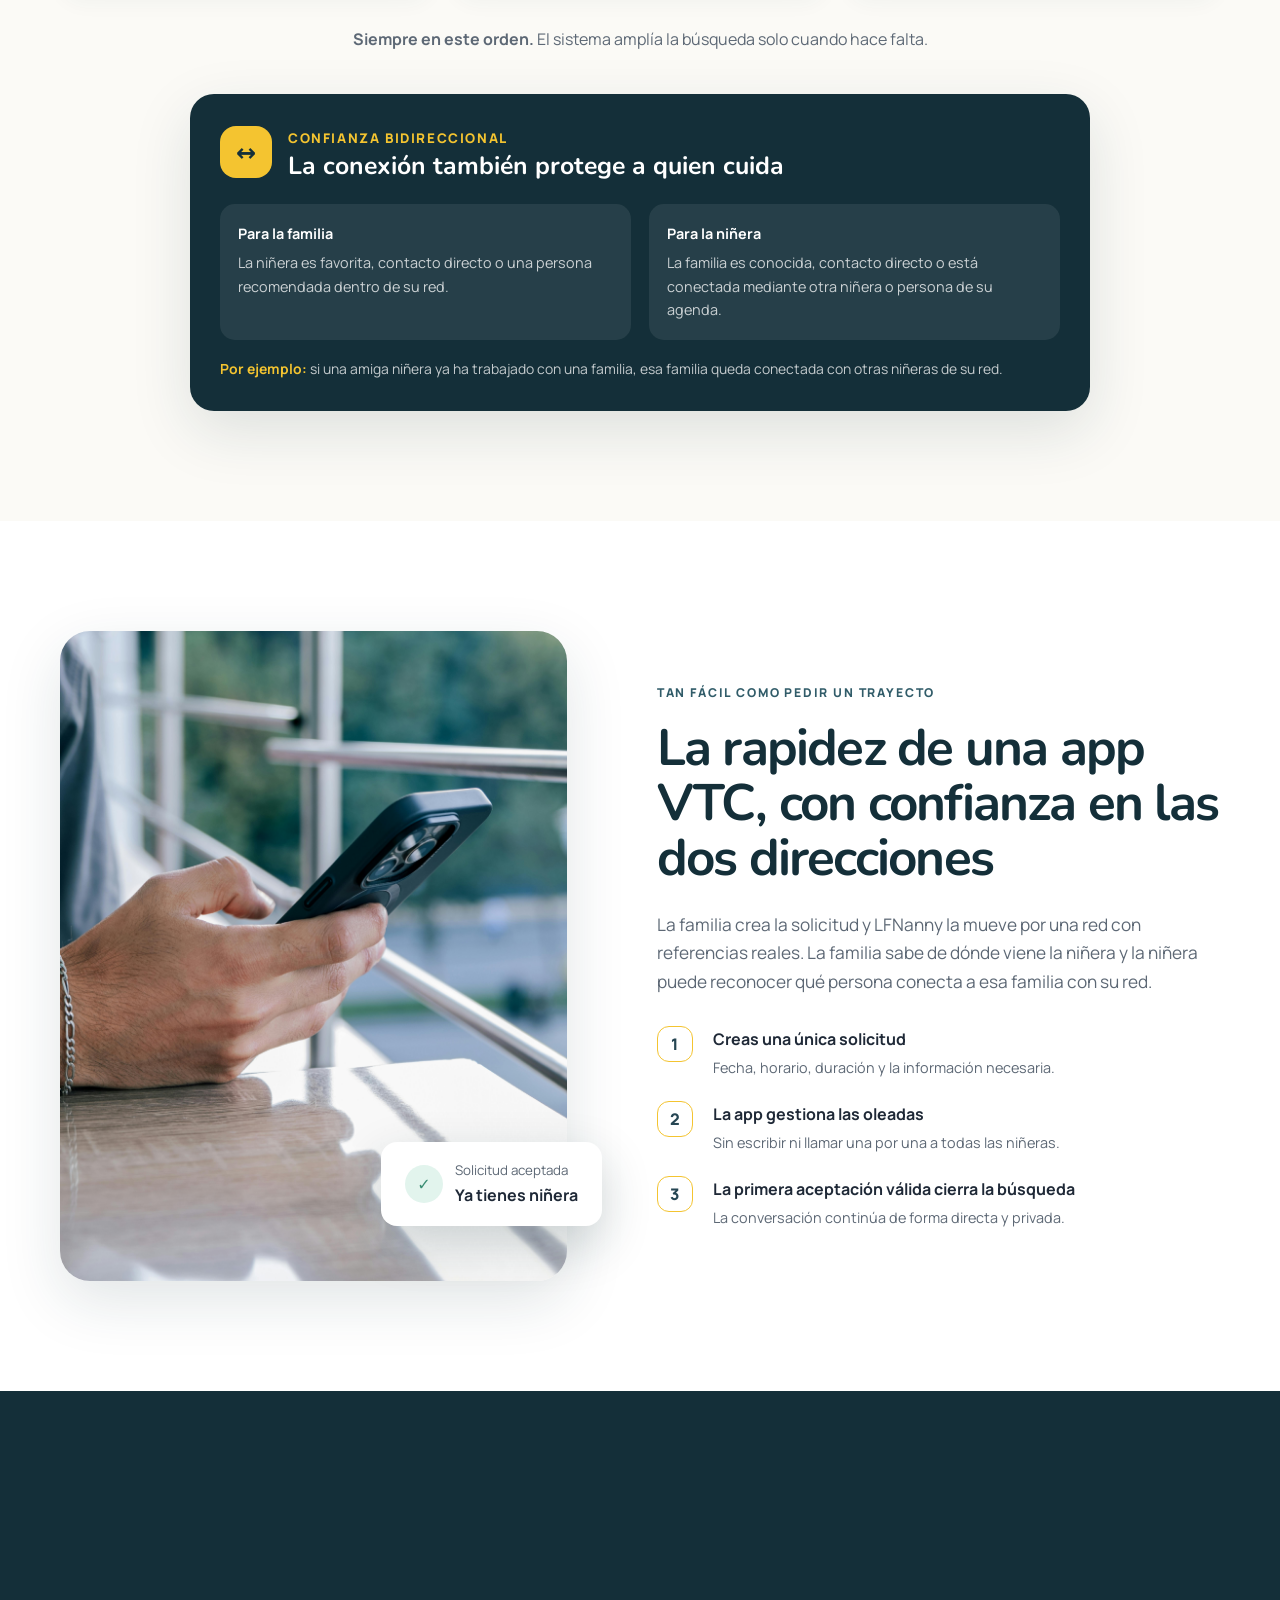
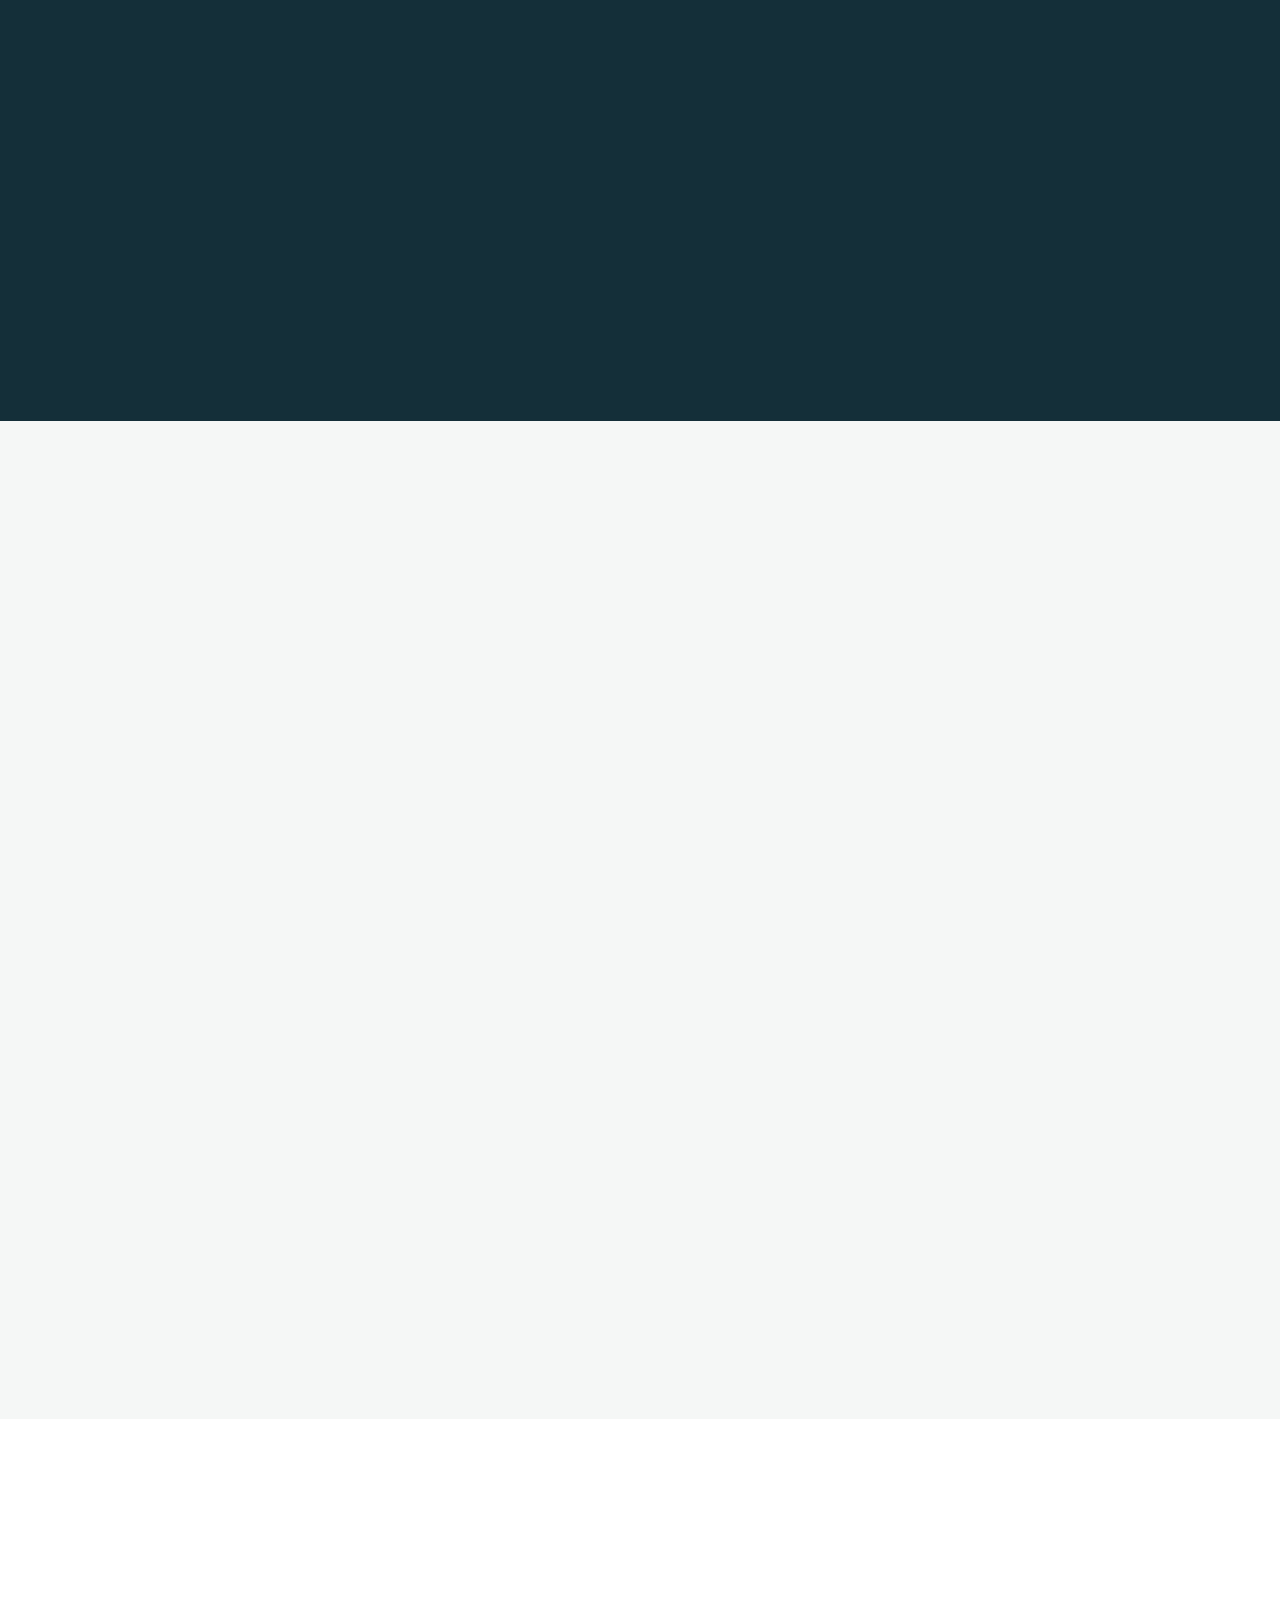
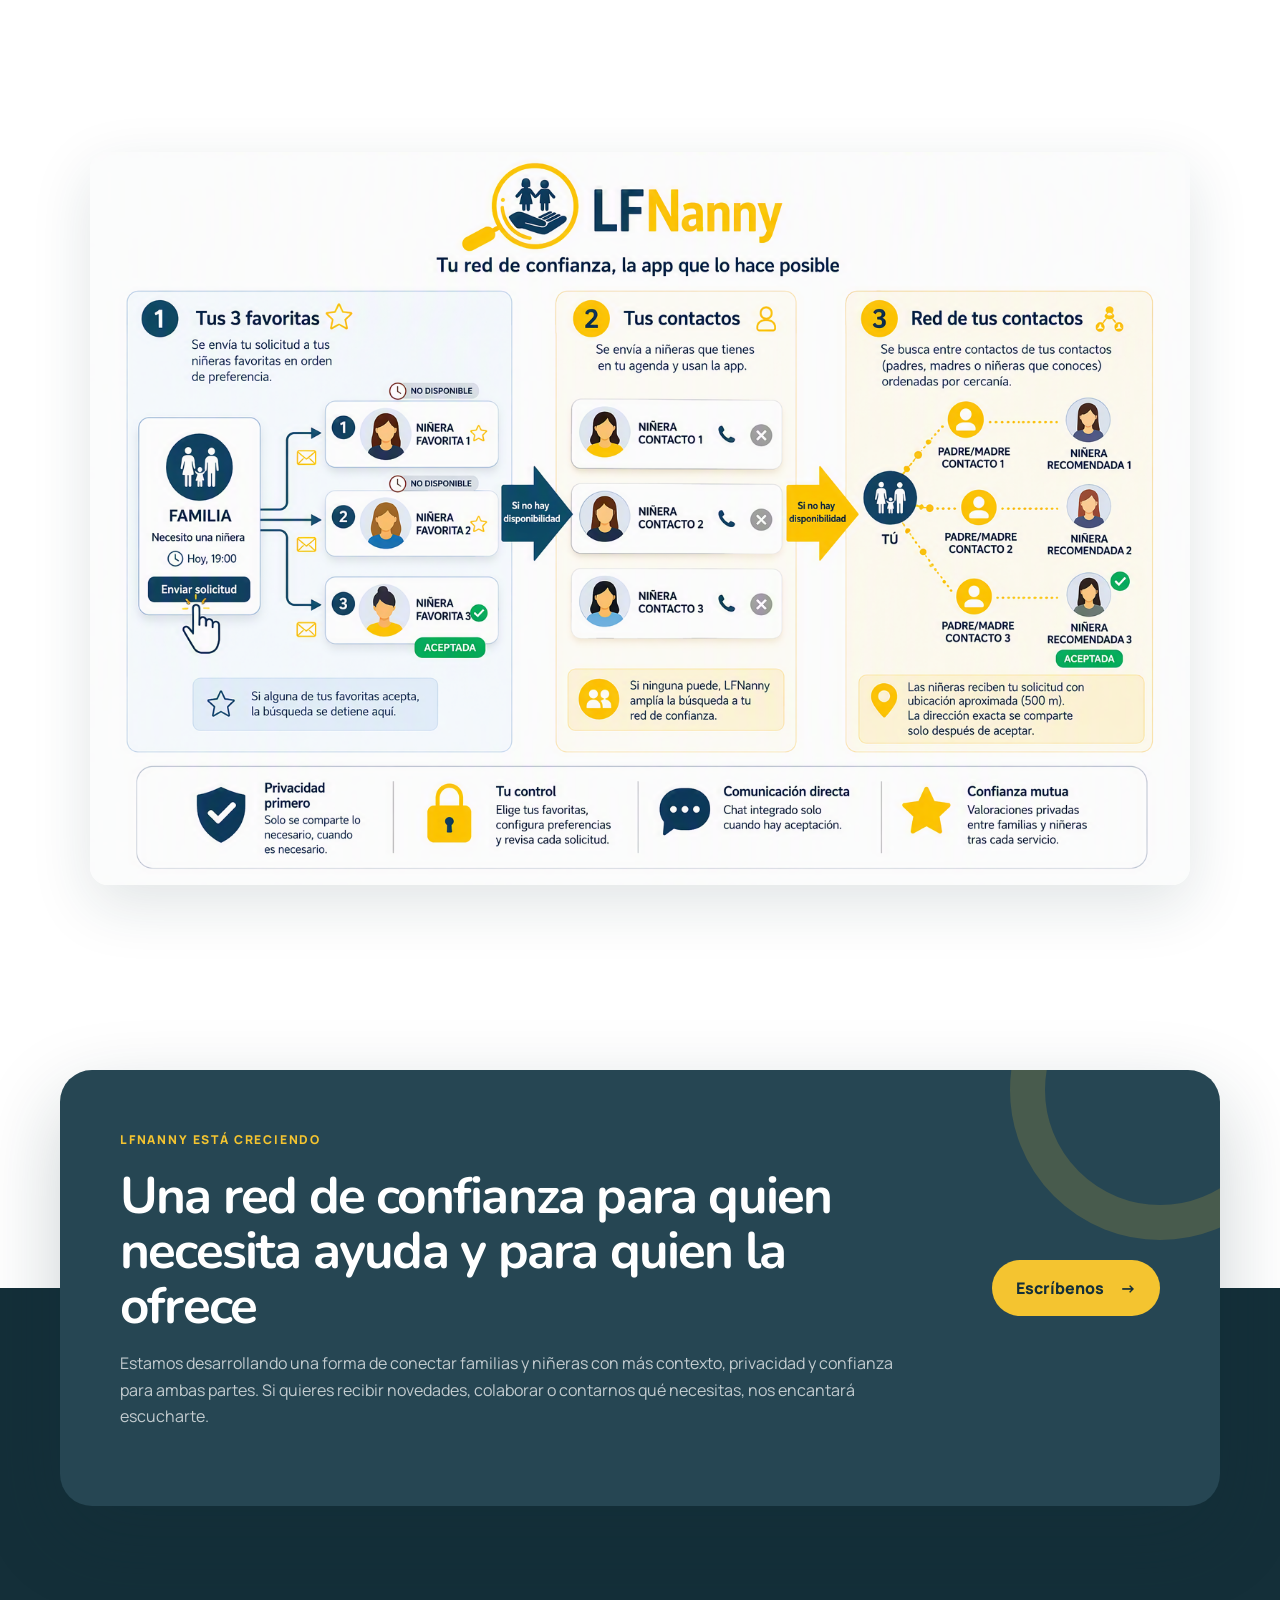
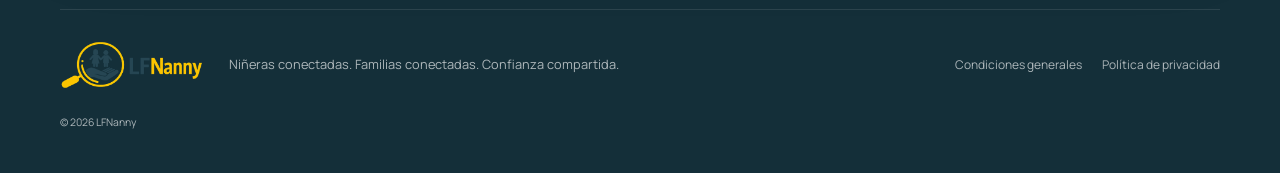
==== commit a97e37a5: "Initial clean structure" ====
--- a/web/index.html
+++ b/web/index.html
@@ -1,9 +1,6 @@
 <!doctype html>
 <html lang="es">
 <head>
-  <!-- Google Tag Manager -->
-  <script>(function(w,d,s,l,i){w[l]=w[l]||[];w[l].push({'gtm.start':new Date().getTime(),event:'gtm.js'});var f=d.getElementsByTagName(s)[0],j=d.createElement(s),dl=l!='dataLayer'?'&l='+l:'';j.async=true;j.src='https://www.googletagmanager.com/gtm.js?id='+i+dl;f.parentNode.insertBefore(j,f);})(window,document,'script','dataLayer','GTM-5TBQX7C6');</script>
-  <!-- End Google Tag Manager -->
   <meta charset="utf-8">
   <meta name="viewport" content="width=device-width,initial-scale=1">
   <meta name="theme-color" content="#264653">
@@ -13,7 +10,6 @@
   <link rel="stylesheet" href="css/style.css">
 </head>
 <body>
-  <noscript><iframe src="https://www.googletagmanager.com/ns.html?id=GTM-5TBQX7C6" height="0" width="0" style="display:none;visibility:hidden"></iframe></noscript>
   <a class="skip-link" href="#contenido">Saltar al contenido</a>
 
   <header class="site-header" id="site-header">
